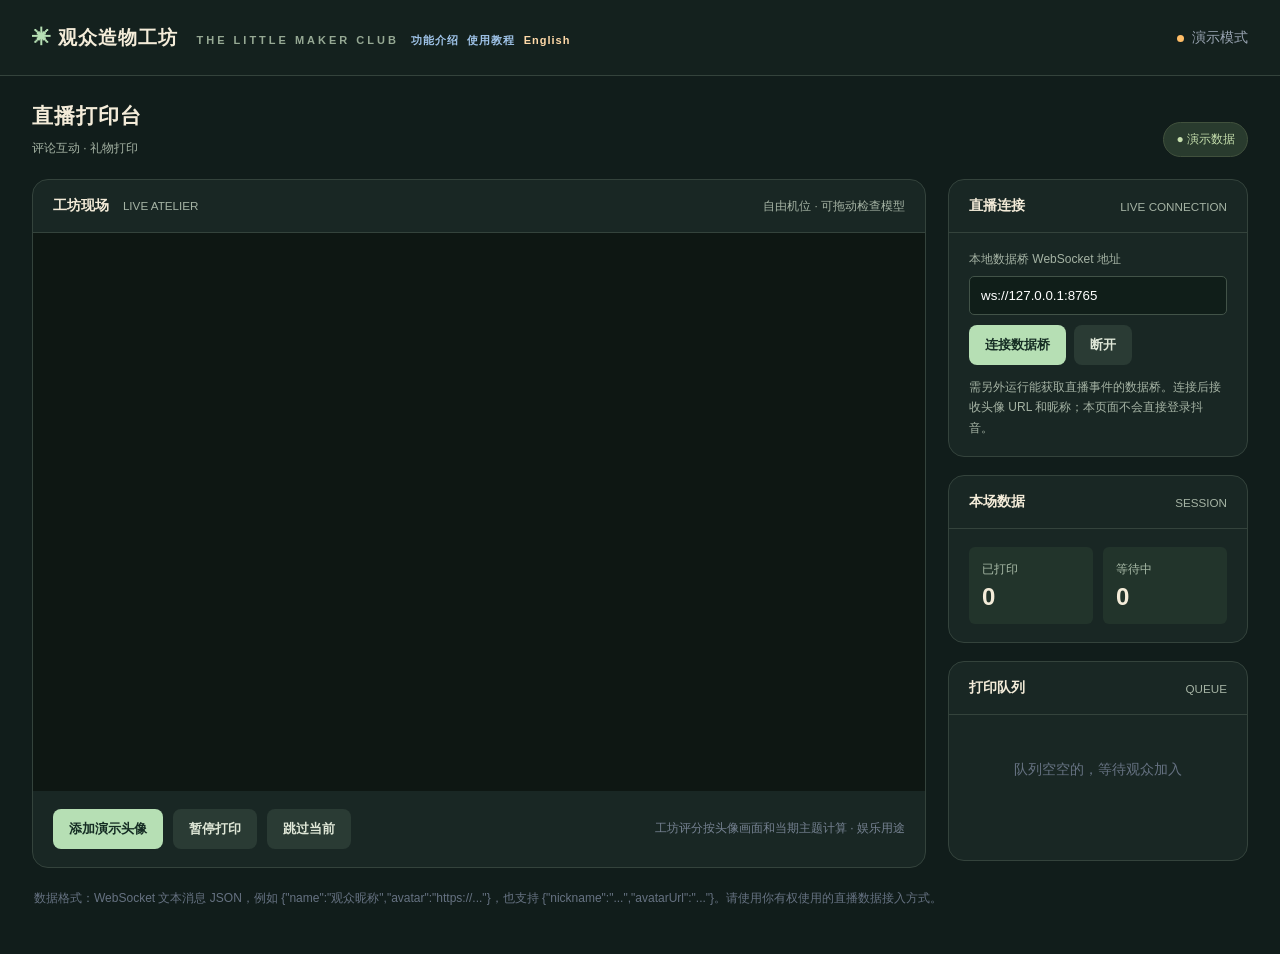
==== index.html @ a40df963 "Award free large portraits at print milestones and count queued interactions" ====
<!doctype html><html lang="zh-CN"><head><meta charset="utf-8"><meta name="viewport" content="width=device-width,initial-scale=1"><title>观众造物工坊 · LITTLE MAKER CLUB</title><style>
.scene-bar{display:flex;gap:7px;align-items:center;flex-wrap:wrap;padding:12px 18px;background:#171c24;border-bottom:1px solid #303642}.scene-bar>span{color:#a9b1bb;font-size:12px;margin-right:8px}.scene-bar button{font-size:12px;padding:8px 11px;background:#272e38;color:#c8cfd8;border:1px solid transparent}.scene-bar button.selected{background:#4a3930;border-color:#c99b70;color:#ffe0be}.scene-bar button:focus-visible{outline:2px solid #e6bd91;outline-offset:2px}

.print-hud{position:absolute;right:20px;bottom:24px;width:215px;padding:14px 16px;background:#071c27da;border:1px solid #74e8ff55;border-radius:8px;color:#adf6ff;box-shadow:0 0 28px #00bbff14;pointer-events:none;font:12px "Microsoft YaHei",sans-serif}.print-hud b{float:right;font:600 13px monospace;color:#efffff}.fx-track{height:3px;background:#ffffff18;margin-top:12px;overflow:hidden}.fx-track i{display:block;width:0;height:100%;background:#67efff;box-shadow:0 0 9px #46e6ff}

.canvas{height:740px!important}.overlay{display:none}.result{bottom:12px;left:18px;transform:none;opacity:.9;scale:.8;transform-origin:bottom left}.live{color:#fff5db!important} .layout{grid-template-columns:minmax(0,1fr) 300px!important} @media(max-width:850px){.layout{grid-template-columns:1fr!important}.canvas{height:650px!important}}

*{box-sizing:border-box}body{margin:0;background:#0b0e14;color:#f4f5f7;font:14px 'Microsoft YaHei',sans-serif}header{height:72px;border-bottom:1px solid #262b35;display:flex;align-items:center;justify-content:space-between;padding:0 32px;background:#11151d}.brand{font-weight:800;font-size:19px;letter-spacing:1px}.brand b{color:#ff654f}.tag{font-size:11px;letter-spacing:2px;color:#7d8796;margin-left:12px}.status{color:#9aa5b3}.dot{display:inline-block;width:7px;height:7px;border-radius:50%;background:#ffbd67;margin-right:8px}main{max-width:1600px;margin:auto;padding:26px 32px}.top{display:flex;justify-content:space-between;align-items:end;margin-bottom:22px}h1{font-size:24px;margin:0 0 6px}p{margin:0;color:#8792a1}.badge{background:#28221d;color:#ffbc79;padding:8px 12px;border-radius:6px;font-size:12px}.layout{display:grid;grid-template-columns:minmax(0,1fr) 320px;gap:18px}.panel{background:#141922;border:1px solid #292f3b;border-radius:10px;overflow:hidden}.stagehead,.panelhead{padding:17px 20px;display:flex;align-items:center;justify-content:space-between;border-bottom:1px solid #292f3b;font-weight:bold}.stagehead small,.panelhead small{color:#788394;font-weight:normal}.canvas{height:510px;position:relative;background:radial-gradient(ellipse at 50% 48%,#303a48,#151b25 65%,#10151e)}canvas{width:100%;height:100%;display:block}.overlay{position:absolute;left:22px;top:20px;color:#a0aab8;font-size:12px;line-height:2}.overlay strong{display:block;color:#fff;font-size:15px}.live{position:absolute;right:20px;top:20px;color:#ff806b;font-size:12px}.result{position:absolute;bottom:22px;left:50%;transform:translateX(-50%);background:#f4f0e9;color:#1b2028;border-radius:8px;padding:10px 22px;display:flex;align-items:center;gap:14px;min-width:220px;box-shadow:0 8px 25px #0008}.result img,.avatar{width:48px;height:48px;border-radius:50%;object-fit:cover;background:#e9a48d}.result strong{font-size:24px}.result span{display:block;font-size:11px;color:#656b73}.controls{padding:18px 20px;display:flex;gap:10px;align-items:center;flex-wrap:wrap}button{border:0;border-radius:6px;padding:11px 16px;cursor:pointer;font-weight:bold;background:#ff6852;color:white}button.secondary{background:#252c37;color:#d5dce5}button:hover{filter:brightness(1.12)}.hint{color:#768292;font-size:12px;margin-left:auto}.side{display:flex;flex-direction:column;gap:18px}.body{padding:18px 20px}.label{color:#98a3b1;font-size:12px;margin-bottom:8px;display:block}input{width:100%;background:#0e131b;border:1px solid #343c49;color:#fff;padding:11px;border-radius:5px;outline:none}input:focus{border-color:#ff6852}.row{display:flex;gap:8px;margin-top:10px}.row button{white-space:nowrap}.note{font-size:12px;line-height:1.7;color:#7f8a99;margin-top:12px}.metrics{display:grid;grid-template-columns:1fr 1fr;gap:10px}.metric{background:#1b222d;padding:13px;border-radius:6px}.metric small{color:#8894a3}.metric strong{display:block;font-size:24px;margin-top:6px}.queue{min-height:145px}.item{display:flex;align-items:center;gap:10px;padding:10px 0;border-bottom:1px solid #272e39}.item img{width:34px;height:34px;border-radius:50%}.item span{flex:1}.item b{color:#ffae80}.empty{color:#667282;text-align:center;padding:28px 0}footer{color:#667282;font-size:12px;padding:20px 2px;line-height:1.7}@media(max-width:850px){.layout{grid-template-columns:1fr}.canvas{height:400px}main{padding:20px 15px}header{padding:0 16px}.tag{display:none}}
body.scene-only header,body.scene-only .top,body.scene-only .side,body.scene-only .controls,body.scene-only .stagehead,body.scene-only footer,body.scene-only .scene-bar{display:none!important}
body.scene-only main{max-width:none;margin:0;padding:0}
body.scene-only .layout{display:block;padding:0;gap:0}
body.scene-only .layout>section.panel{margin:0;border:0;background:transparent;box-shadow:none}
body.scene-only .canvas{width:100vw;height:100vh;border:0;border-radius:0}
body.scene-only{background:#0b0e14}
.ad-strip{display:flex;align-items:center;justify-content:center;gap:10px;flex-wrap:wrap;background:#121a26;border-bottom:1px solid #2a3547;color:#b9c6d6;font-size:13.5px;padding:10px 22px;letter-spacing:.4px}


.ad-strip .wx{background:#0d1420;border:1px solid #3a4658;border-radius:6px;padding:5px 14px;color:#ffbc79;font:600 14px Consolas,'Courier New',monospace;cursor:pointer}.ad-strip .wx:hover{border-color:#ffbc79;color:#ffd9a8}.ad-strip .wx.copied{border-color:#67e8ff;color:#67e8ff}.stagehead{justify-content:flex-start;gap:14px}.stagehead small{margin-left:auto}
</style><meta name="referrer" content="no-referrer"><link rel="stylesheet" href="assets/live-rules.css"><link rel="stylesheet" href="assets/workshop.css?v=20261122-gift-icons"></head><body><div class="ad-strip"><span class="zg">本程序由 志哥AI 免费开源出品</span><span>·</span><span><b>完全免费</b>，不收取任何费用</span><span>·</span><span>想要同款直播程序或定制开发？<b>600～1800 元</b>即可完整定制，加志哥本人微信：</span><button type="button" class="wx" data-wx="EEEyuan99" title="点击复制微信号">EEEyuan99</button><button type="button" class="wx" data-wx="19372388661" title="点击复制微信号">19372388661</button></div><script src="wx-copy.js"></script><header><div class="brand"><b>✳</b> 观众造物工坊 <span class="tag">THE LITTLE MAKER CLUB</span> <a href="./features.html" style="color:#9fc3e8;font-size:11px;text-decoration:none;margin-left:6px">功能介绍</a> <a href="./guide.html" style="color:#9fc3e8;font-size:11px;text-decoration:none;margin-left:2px">使用教程</a> <a href="./index-en.html" hreflang="en" style="color:#ffd9a8;font-size:11px;text-decoration:none;margin-left:2px" title="Switch to English version">English</a></div><div class="status"><i class="dot"></i><span id="status">演示模式</span></div></header><main><div class="top"><div><h1>直播打印台</h1><p>评论互动 · 礼物打印</p></div><div class="badge" id="mode">● 演示数据</div></div><div class="layout"><section class="panel"><div class="stagehead"><span>工坊现场 <small style="margin-left:10px">LIVE ATELIER</small></span><small>自由机位 · 可拖动检查模型</small></div><div class="canvas" id="stage"><div class="overlay"><strong>AVATAR PRINTER 01</strong>正在制作观众的专属头像<br>打印完成后自动切换下一位</div><div class="live">● LIVE PREVIEW</div><div class="result"><img id="currentImg" alt="当前头像"><div><span id="currentName">等待头像进入队列</span><strong id="score">-- <small>分</small></strong></div></div></div><div class="controls"><button id="demo">添加演示头像</button><button class="secondary" id="toggle">暂停打印</button><button class="secondary" id="skip">跳过当前</button><span class="hint">工坊评分按头像画面和当期主题计算 · 娱乐用途</span></div></section><aside class="side"><div class="panel"><div class="panelhead">直播连接 <small>LIVE CONNECTION</small></div><div class="body"><label class="label" for="url">本地数据桥 WebSocket 地址</label><input id="url" value="ws://127.0.0.1:8765" spellcheck="false"><div class="row"><button id="connect">连接数据桥</button><button class="secondary" id="disconnect">断开</button></div><p class="note">需另外运行能获取直播事件的数据桥。连接后接收头像 URL 和昵称；本页面不会直接登录抖音。</p></div></div><div class="panel"><div class="panelhead">本场数据 <small>SESSION</small></div><div class="body metrics"><div class="metric"><small>已打印</small><strong id="count">0</strong></div><div class="metric"><small>等待中</small><strong id="waiting">0</strong></div></div></div><div class="panel"><div class="panelhead">打印队列 <small>QUEUE</small></div><div class="body queue" id="queue"><div class="empty">队列空空的，等待观众加入</div></div></div></aside></div><footer>数据格式：WebSocket 文本消息 JSON，例如 {"name":"观众昵称","avatar":"https://..."}，也支持 {"nickname":"...","avatarUrl":"..."}。请使用你有权使用的直播数据接入方式。</footer></main><script type="importmap">{"imports":{"three":"./assets/three.module.js"}}</script><script type="module">
const SCENE_MODE=/[?&]scene\b/.test(location.search);
if(SCENE_MODE)document.body.classList.add('scene-only');
import {WorkshopSession,workshopRules,eventAmount,countWaitingInteractions,FreePrintDraw} from './workshop-state.mjs?v=free-print';
import {InteractionGate,giftPlan,referenceRules} from './interaction-plan.mjs';
import {decorateGift,GIFT_STYLES,LABEL_LAYOUT} from './gift-product.mjs?v=complete-halo';
import {SCORE_THEMES,scorePortrait} from './workshop-score.mjs?v=high-score-2';
import {createPrinterHeat,paintChampion,updatePortraitLeaders,expirePortraitLeaders} from './workshop-machinery.mjs?v=champion-8';
import {GiftDirector} from './gift-director.mjs?v=frame-right-4';
const interactionGate=new InteractionGate();
import {EventAudit} from './event-audit.mjs';
const eventAudit=new EventAudit();
import {mountWorkshopHUD} from './workshop-hud.mjs?v=free-print';
const workshopSession=new WorkshopSession();
let freePrintDraw=new FreePrintDraw();
import {SceneChannel} from './scene-channel.mjs';
import {SceneOutput,AA_MODES} from './scene-output.mjs';
import {FortuneSlip} from './fortune-slip.mjs?v=portrait-center-exit';
const sceneChan=new SceneChannel();
let viewPC=null,viewStream=null,lastViewSeen=0,pendingViewIce=[];
let directOutput=false;
function closeViewConnection(){viewPC?.close();viewPC=null;viewStream?.getTracks().forEach(t=>t.stop());viewStream=null;pendingViewIce=[];}
setInterval(()=>{if(mirrorConnected&&Date.now()-lastViewSeen>12000){closeViewConnection();mirrorConnected=false;setSceneDetached(false);updateYieldNote()}},3000);
const peerSid=Date.now().toString(36)+Math.random().toString(36).slice(2,7),peerBorn=Date.now(),peers=new Map();
function peerRank(p){return p.born-(p.scene?1e12:0)}
function myRank(){return peerBorn-(SCENE_MODE?1e12:0)}
function iAmLeader(){const now=Date.now();for(const[sid,p]of[...peers]){if(now-p.t>6000){peers.delete(sid);continue}if(peerRank(p)<myRank()||(peerRank(p)===myRank()&&sid<peerSid))return false}return true}
function printAllowed(){return iAmLeader()}
let mirrorConnected=false;
function updateYieldNote(){const el=document.getElementById('yield-note');if(!el)return;let t='';
if(mirrorConnected)t+='📺 画面已移至独立窗口：OBS 直接抓取该窗口';
if(!SCENE_MODE&&peers.size)t+=(t?'；':'')+'🎬 另一打印窗口接管打印中：本窗口只计数，不重复打印';
el.textContent=t}
if(sceneChan){sceneChan.onmessage=ev=>{const m=ev.data||{};
if(directOutput&&m.type?.startsWith('view-'))return;
if(m&&m.type==='who'&&m.sid&&m.sid!==peerSid){peers.set(m.sid,{t:Date.now(),born:m.born,scene:!!m.scene});updateYieldNote()}
else if(m&&m.type==='view-request'&&iAmLeader()){lastViewSeen=Date.now();
  (async()=>{try{
    if(viewPC){try{viewPC.close()}catch(e){}viewPC=null}
    if(!viewStream){viewStream=renderer.domElement.captureStream(0);viewStream.getVideoTracks().forEach(t=>t.contentHint='detail')}
    pendingViewIce=[];viewPC=new RTCPeerConnection();const inputChannel=viewPC.createDataChannel('controls',{ordered:false,maxRetransmits:0});inputChannel.onmessage=e=>{try{const m=JSON.parse(e.data);if(m.type==='view-camera-change')sceneChan.onmessage({data:m})}catch(e){}};
    viewStream.getVideoTracks().forEach(t=>{try{viewPC.addTrack(t,viewStream)}catch(e){}});
    viewPC.onicecandidate=e=>{if(e.candidate)try{sceneChan.postMessage({type:'view-ice',candidate:{candidate:e.candidate.candidate,sdpMid:e.candidate.sdpMid,sdpMLineIndex:e.candidate.sdpMLineIndex}})}catch(e){}};
    for(const sender of viewPC.getSenders()){const params=sender.getParameters();if(!params.encodings?.length)params.encodings=[{}];params.encodings[0].scaleResolutionDownBy=1;params.encodings[0].maxBitrate=80000000;params.encodings[0].maxFramerate=targetFps;params.degradationPreference='maintain-resolution';try{await sender.setParameters(params)}catch(e){}}
    const codecs=RTCRtpSender.getCapabilities?.('video')?.codecs||[];const preferred=codecs.filter(c=>c.mimeType.toLowerCase()==='video/h264');if(preferred.length)for(const transceiver of viewPC.getTransceivers())transceiver.setCodecPreferences([...preferred,...codecs.filter(c=>!preferred.includes(c))]);
    const offer=await viewPC.createOffer();await viewPC.setLocalDescription(offer);
    mirrorConnected=true;lastViewSeen=Date.now();updateYieldNote();
    try{sceneChan.postMessage({type:'view-offer',sdp:{type:offer.type,sdp:offer.sdp}})}catch(e){}
  }catch(e){console.warn('[view]',e)}})();
}
else if(m&&m.type==='view-stats'){const el=document.getElementById('output-fps');if(el)el.textContent='目标 '+targetFps+' FPS · 实际解码：'+m.fps+' FPS · '+m.width+'×'+m.height}
else if(m&&m.type==='view-camera-request'){sceneChan.postMessage({type:'view-camera',p:camera.position.toArray(),t:controls.target.toArray(),fov:camera.fov})}
else if(m&&m.type==='view-camera-change'&&Array.isArray(m.p)&&Array.isArray(m.t)&&m.p.length===3&&m.t.length===3&&[...m.p,...m.t].every(Number.isFinite)){const damping=controls.enableDamping;controls.enableDamping=false;controls.update();camera.position.fromArray(m.p);controls.target.fromArray(m.t);controls.update();controls.enableDamping=damping;clearTimeout(cameraSaveTimer);cameraSaveTimer=setTimeout(()=>{try{localStorage.setItem('printer-view-last',JSON.stringify({p:camera.position.toArray(),t:controls.target.toArray()}))}catch(e){}},300)}
else if(m&&m.type==='view-answer'&&viewPC&&m.sdp){lastViewSeen=Date.now();viewPC.setRemoteDescription(m.sdp).then(async()=>{for(const c of pendingViewIce.splice(0))await viewPC.addIceCandidate(c)}).catch(()=>{})}
else if(m&&m.type==='view-ice'&&viewPC&&m.candidate){lastViewSeen=Date.now();viewPC.remoteDescription?viewPC.addIceCandidate(m.candidate).catch(()=>{}):pendingViewIce.push(m.candidate)}
else if(m&&(m.type==='view-ping'||m.type==='view-ready')){lastViewSeen=Date.now();setSceneDetached(true);if(!mirrorConnected){mirrorConnected=true;updateYieldNote()}}
else if(m&&m.type==='view-bye'){closeViewConnection();mirrorConnected=false;setSceneDetached(false);updateYieldNote()}};setInterval(()=>{try{sceneChan.postMessage({type:'who',sid:peerSid,born:peerBorn,scene:SCENE_MODE})}catch(e){}},2000);setInterval(updateYieldNote,2500)}
import {addRulesDownload} from './download-rules.mjs';
import {nextRenderScale} from './render-budget.mjs';
import {PRINT_DEFAULTS,printOptions,renderPrintSettings} from './print-settings.mjs?v=completion-speech';
import {GiftSpeech} from './gift-speech.mjs?v=chinese-female-2';
import {FEMALE_VOICES,isFemaleChineseVoice} from './neural-voices.mjs';
import {PrinterAudio} from './printer-audio.mjs?v=recorded-only-4';
import {DemoRules,RULES} from './demo-rules.mjs';
import * as THREE from './assets/three.module.js';
import {OrbitControls} from './assets/OrbitControls.js';
import {Reflector} from './assets/Reflector.js';
import {batchStaticSiblings} from './scene-batching.mjs';
import {createControlBridge} from './control-bridge.mjs?v=delta-4';
const $=id=>document.getElementById(id),stage=$('stage'),scene=new THREE.Scene();
const machineAudio=new PrinterAudio();
scene.background=new THREE.Color('#d8c8b3');scene.fog=null;
const camera=new THREE.PerspectiveCamera(36,1,.1,500);camera.position.set(5.8,8.2,18.6);const renderer=new THREE.WebGLRenderer({antialias:false,powerPreference:'high-performance'});renderer.setPixelRatio(1);renderer.shadowMap.enabled=true;renderer.shadowMap.type=THREE.PCFSoftShadowMap;renderer.localClippingEnabled=true;renderer.outputColorSpace=THREE.SRGBColorSpace;renderer.toneMapping=THREE.ACESFilmicToneMapping;renderer.toneMappingExposure=1.05;stage.prepend(renderer.domElement);
renderer.shadowMap.autoUpdate=false;const sceneOutput=new SceneOutput(renderer);
const fortuneSlip=new FortuneSlip(sceneOutput.scene);
const controls=new OrbitControls(camera,renderer.domElement);controls.target.set(3.4,2.2,1.15);controls.enableDamping=true;controls.maxPolarAngle=Math.PI/2-.05;controls.minDistance=3;controls.maxDistance=180;
scene.add(new THREE.HemisphereLight(0xffe9cf,0x4b4040,.65));const key=new THREE.DirectionalLight(0xffe9d0,2.6);key.position.set(-5,11,7);key.castShadow=true;key.shadow.mapSize.set(1024,1024);Object.assign(key.shadow.camera,{left:-10,right:10,top:10,bottom:-10});key.shadow.bias=-.00008;key.shadow.normalBias=.018;scene.add(key);const fill=new THREE.DirectionalLight(0xd9e6ff,.8);fill.position.set(6,4,2);scene.add(fill);
const material=(color,metalness=0,roughness=.5)=>new THREE.MeshStandardMaterial({color,metalness,roughness});const black=new THREE.MeshPhysicalMaterial({color:'#424951',metalness:.92,roughness:.24,clearcoat:.45,clearcoatRoughness:.16,envMapIntensity:1.6}),rubber=material('#242623',0,.9),blue=new THREE.MeshPhysicalMaterial({color:'#365b49',metalness:.88,roughness:.2,clearcoat:.7,clearcoatRoughness:.12,envMapIntensity:1.7}),silver=material('#d9e0e4',1,.12),white=material('#f2efe1',.05,.43),brass=material('#ae8c4b',.7,.3);
function mesh(geo,mat,parent=scene){let m=new THREE.Mesh(geo,mat);m.castShadow=m.receiveShadow=true;parent.add(m);return m}
function box(w,h,d,x,y,z,mat,parent=scene){let m=mesh(new THREE.BoxGeometry(w,h,d),mat,parent);m.position.set(x,y,z);return m}
function cyl(r,len,x,y,z,mat,axis='y',parent=scene){let m=mesh(new THREE.CylinderGeometry(r,r,len,80),mat,parent);m.position.set(x,y,z);if(axis==='x')m.rotation.z=Math.PI/2;if(axis==='z')m.rotation.x=Math.PI/2;return m}
function torus(r,t,x,y,z,mat,parent=scene){let m=mesh(new THREE.TorusGeometry(r,t,24,128),mat,parent);m.position.set(x,y,z);return m}
function tube(points,r,mat,parent=scene){return mesh(new THREE.TubeGeometry(new THREE.CatmullRomCurve3(points.map(p=>new THREE.Vector3(...p))),48,r,8,false),mat,parent)}
function texture(w,h,draw){let c=document.createElement('canvas');c.width=w;c.height=h;draw(c.getContext('2d'),w,h);let t=new THREE.CanvasTexture(c);t.colorSpace=THREE.SRGBColorSpace;return t}
const wood=texture(1024,1024,(c,w,h)=>{c.fillStyle='#785039';c.fillRect(0,0,w,h);let seed=31;function rand(){seed=(seed*1664525+1013904223)>>>0;return seed/4294967296}for(let i=0;i<2600;i++){let y=rand()*h;c.strokeStyle=`rgba(${rand()>.5?'30,13,4':'229,163,101'},${rand()*.13})`;c.lineWidth=rand()*3;c.beginPath();c.moveTo(0,y);for(let x=0;x<=w;x+=32)c.lineTo(x,y+Math.sin(x/150+i)*rand()*12);c.stroke()}});wood.wrapS=wood.wrapT=THREE.RepeatWrapping;wood.repeat.set(3,3);
const desk=box(38,.3,32,0,-.35,0,new THREE.MeshPhysicalMaterial({map:wood,bumpMap:wood,bumpScale:.005,roughness:.19,metalness:0,clearcoat:1,clearcoatRoughness:.1,envMapIntensity:1.35}));const wall=box(40,20,.3,0,9,-6,material('#d8cbb8',0,.95));
// Home maker corner: warm daylight, shelving and everyday desk objects.
const oak=new THREE.MeshStandardMaterial({map:wood,roughness:.68});const cream=material('#e8dcc6',0,.84),sage=material('#819378',0,.85),terra=material('#b5785c',0,.8);
// Wall trim and a broad, softly lit window behind the machine.
box(38,.18,.15,0,.1,-5.76,cream);box(5.1,5.5,.16,-6.2,5.3,-5.72,cream);
let daylightTex=texture(256,512,(c,w,h)=>{let g=c.createLinearGradient(0,0,0,h);g.addColorStop(0,'#bad0d7');g.addColorStop(.65,'#e4e7d7');g.addColorStop(1,'#b2bea0');c.fillStyle=g;c.fillRect(0,0,w,h);c.fillStyle='#879c8155';for(let i=0;i<9;i++){c.beginPath();c.arc(i*35,h-30-(i%3)*24,45,0,Math.PI*2);c.fill()}});
let windowPane=mesh(new THREE.PlaneGeometry(4.7,5.1),new THREE.MeshBasicMaterial({map:daylightTex}));windowPane.position.set(-6.2,5.3,-5.62);box(.1,5.2,.12,-6.2,5.3,-5.51,cream);box(4.8,.1,.12,-6.2,5.25,-5.51,cream);box(5.5,.16,.65,-6.2,2.53,-5.35,oak);
const curtainMat=material('#d4bfa1',0,1);for(let side of [-1,1])for(let i=0;i<7;i++){let fold=cyl(.11,5.8,-6.2+side*2.6+i*.085,5.3,-5.25,curtainMat);fold.scale.z=.6}cyl(.055,6.3,-6.1,8.3,-5.25,brass,'x');
// Warm wooden shelves with spare filament and books.
for(let y of [3.5,6.5]){box(5.2,.16,.95,5.9,y,-5.15,oak);for(let x of [3.8,8]){box(.08,.55,.06,x,y-.3,-5.6,black);box(.08,.06,.65,x,y-.08,-5.3,black)}}
for(let i=0;i<5;i++){let x=4.05+i*.29;box(.23,.8+(i%3)*.15,.6,x,7.05,-5.18,material(['#879c88','#d7b89c','#a98b7c','#bcc3bc','#b39c78'][i]));box(.19,.025,.015,x,6.9,-4.87,cream)}
for(let i=0;i<3;i++){let x=5+i*.9;cyl(.38,.24,x,3.98,-5.05,black,'z');cyl(.29,.27,x,3.98,-5.05,material(['#dbc5a4','#9da99a','#c38767'][i]),'z');cyl(.09,.29,x,3.98,-5.05,cream,'z')}
function plant(x,y,z,scale=1){const g=new THREE.Group();scene.add(g);g.position.set(x,y,z);g.scale.setScalar(scale);let pot=mesh(new THREE.CylinderGeometry(.34,.25,.53,40),terra,g);pot.position.y=.265;cyl(.3,.025,0,.53,0,material('#433a2b'),'y',g);for(let i=0;i<8;i++){let a=i*2.4,h=.8+(i%3)*.18;let stem=tube([[0,.5,0],[Math.cos(a)*.12,h,Math.sin(a)*.12],[Math.cos(a)*.34,h+.12,Math.sin(a)*.34]],.016,sage,g);let leaf=mesh(new THREE.SphereGeometry(1,24,12),sage,g);leaf.scale.set(.13,.3,.045);leaf.position.set(Math.cos(a)*.34,h+.15,Math.sin(a)*.34);leaf.rotation.set(.35,a,-.5*Math.cos(a))}}
plant(7.5,6.6,-5.2,.85);plant(-5.7,-.18,-2,1.35);
// Reading lamp, ceramic mug, notebook and a small supply box on the desk.
cyl(.48,.09,5.6,-.12,-1.6,black);cyl(.045,2.08,5.6,.94,-1.6,brass);let shade=mesh(new THREE.ConeGeometry(.65,.75,48,1,true),new THREE.MeshStandardMaterial({color:'#e5cda8',roughness:.9,side:THREE.DoubleSide}));shade.position.set(5.6,2.13,-1.6);let lamp=new THREE.PointLight(0xffc282,6,8,1.7);lamp.position.set(5.6,1.86,-1.6);scene.add(lamp);const nightSpot=new THREE.SpotLight(0xffc47b,34,13,.88,.72,1.35);nightSpot.position.set(5.6,1.93,-1.6);nightSpot.target.position.set(4.7,.62,.45);scene.add(nightSpot,nightSpot.target);const nightBounce=new THREE.PointLight(0xffbf76,5.5,9,1.8);nightBounce.position.set(3.25,1.45,.55);scene.add(nightBounce);const lampGlowTex=texture(128,128,(c,w,h)=>{let g=c.createRadialGradient(w/2,h/2,1,w/2,h/2,w*.49);g.addColorStop(0,'rgba(255,235,188,.85)');g.addColorStop(.2,'rgba(255,196,112,.42)');g.addColorStop(1,'rgba(255,163,76,0)');c.fillStyle=g;c.fillRect(0,0,w,h)});const lampGlow=new THREE.Sprite(new THREE.SpriteMaterial({map:lampGlowTex,color:0xffd18a,transparent:true,opacity:.6,blending:THREE.AdditiveBlending,depthWrite:false,toneMapped:false}));lampGlow.position.set(5.6,1.93,-1.6);lampGlow.scale.set(2.8,2.8,1);lampGlow.visible=false;scene.add(lampGlow);cyl(.19,.06,5.6,1.78,-1.6,new THREE.MeshBasicMaterial({color:0xffedc3}));
cyl(.27,.55,5.4,.1,.7,cream);cyl(.23,.01,5.4,.38,.7,material('#684735'));let handle=torus(.17,.045,5.72,.13,.7,cream);box(1.2,.09,.85,6.4,-.08,.8,sage);box(1.13,.05,.8,6.4,-.025,.8,cream);box(1.2,.025,.85,6.4,.015,.8,sage);let pen=cyl(.025,.9,6.3,.07,.7,brass,'x');pen.rotation.y=.25;// Linen-wrapped rigid storage box: generated fabric albedo and derived PBR microdetail.
const storage=new THREE.Group();storage.position.set(-5.9,-.175,1.2);scene.add(storage);
function roundedStorageBox(w,h,d,r,mat,x,y,z){const geo=new THREE.BoxGeometry(w,h,d,10,8,10),a=geo.attributes.position;const inner=new THREE.Vector3(w/2-r,h/2-r,d/2-r);for(let i=0;i<a.count;i++){let p=new THREE.Vector3().fromBufferAttribute(a,i),q=p.clone().clamp(inner.clone().negate(),inner);const offset=p.clone().sub(q).normalize().multiplyScalar(r);p.copy(q).add(offset);a.setXYZ(i,p.x,p.y,p.z)}geo.computeVertexNormals();let m=mesh(geo,mat,storage);m.position.set(x,y,z);return m}
const storageCloth=new THREE.MeshPhysicalMaterial({color:0xc6b99e,metalness:0,roughness:.9,sheen:.45,sheenColor:0xe4d9c2,sheenRoughness:.85});const lidCloth=storageCloth.clone();lidCloth.color.set(0xe8dfce);const pipingMat=material('#b8a98c',0,.92);
roundedStorageBox(1.4,.65,1.1,.025,storageCloth,0,.325,0);roundedStorageBox(1.45,.045,1.15,.018,material('#625848',0,1),0,.663,0);roundedStorageBox(1.49,.095,1.19,.025,lidCloth,0,.715,0);
// Turned fabric piping and small stitched thread segments around the lid edge.
for(let z of [-.588,.588]){cyl(.008,1.42,0,.7,z,pipingMat,'x',storage);for(let x=-.68;x<.7;x+=.047)box(.022,.003,.003,x,.735,z,pipingMat,storage)}for(let x of [-.738,.738]){cyl(.008,1.12,x,.7,0,pipingMat,'z',storage);for(let z=-.53;z<.55;z+=.047)box(.003,.003,.022,x,.735,z,pipingMat,storage)}
new THREE.TextureLoader().load('./assets/generated/linen.png',albedo=>{albedo.colorSpace=THREE.SRGBColorSpace;albedo.wrapS=albedo.wrapT=THREE.RepeatWrapping;albedo.repeat.set(1.8,1.2);albedo.anisotropy=renderer.capabilities.getMaxAnisotropy();
const canvas=document.createElement('canvas');canvas.width=canvas.height=512;const c=canvas.getContext('2d',{willReadFrequently:true});c.drawImage(albedo.image,0,0,512,512);const src=c.getImageData(0,0,512,512),height=new Float32Array(512*512);for(let i=0;i<height.length;i++)height[i]=(src.data[i*4]*.2126+src.data[i*4+1]*.7152+src.data[i*4+2]*.0722)/255;
function dataMap(normal){const data=new Uint8Array(512*512*4);for(let y=0;y<512;y++)for(let x=0;x<512;x++){const i=y*512+x;let rgb;if(normal){let dx=(height[y*512+(x+1)%512]-height[y*512+(x+511)%512])*1.6,dy=(height[((y+1)%512)*512+x]-height[((y+511)%512)*512+x])*1.6;let n=new THREE.Vector3(-dx,-dy,1).normalize();rgb=[(n.x*.5+.5)*255,(n.y*.5+.5)*255,(n.z*.5+.5)*255]}else{let r=210+height[i]*35;rgb=[r,r,r]}data.set([...rgb,255],i*4)}const t=new THREE.DataTexture(data,512,512);t.wrapS=t.wrapT=THREE.RepeatWrapping;t.repeat.copy(albedo.repeat);t.magFilter=THREE.LinearFilter;t.minFilter=THREE.LinearMipmapLinearFilter;t.generateMipmaps=true;t.anisotropy=albedo.anisotropy;t.needsUpdate=true;return t}
const normal=dataMap(true),roughness=dataMap(false);for(const mat of [storageCloth,lidCloth]){mat.map=albedo;mat.normalMap=normal;mat.normalScale.set(.65,.65);mat.roughnessMap=roughness;mat.needsUpdate=true}
});
// A small framed print adds a lived-in background without crowding the printer.
box(1.65,1.95,.12,1.1,4.8,-5.73,oak);let art=texture(256,320,(c,w,h)=>{c.fillStyle='#eee2cb';c.fillRect(0,0,w,h);c.fillStyle='#c8956a';c.beginPath();c.arc(155,105,49,0,Math.PI*2);c.fill();c.fillStyle='#8d9a80';c.beginPath();c.moveTo(0,320);c.lineTo(0,245);c.quadraticCurveTo(100,100,256,230);c.lineTo(256,320);c.fill()});let picture=mesh(new THREE.PlaneGeometry(1.45,1.75),new THREE.MeshStandardMaterial({map:art,roughness:1}));picture.position.set(1.1,4.8,-5.66);
// Black aluminium gantry, grooves, screws, leadscrews and feet.
box(6.6,.4,4.25,0,.28,-.1,black);const glassBedMaterial=new THREE.MeshPhysicalMaterial({color:0x171e20,metalness:.15,roughness:.19,clearcoat:1,clearcoatRoughness:.12});box(6.05,.12,3.8,0,.55,-.1,glassBedMaterial);
// Actual planar reflection with restrained, angle-dependent glass reflectance.
const bedShader={...Reflector.ReflectorShader,uniforms:THREE.UniformsUtils.clone(Reflector.ReflectorShader.uniforms)};
bedShader.vertexShader=bedShader.vertexShader.replace('varying vec4 vUv;', 'varying vec4 vUv; varying float vFacing;').replace('vUv = textureMatrix', 'vFacing = abs(dot(normalize(normalMatrix * normal), normalize(-(modelViewMatrix * vec4(position,1.0)).xyz))); vUv = textureMatrix');
bedShader.fragmentShader=bedShader.fragmentShader.replace('varying vec4 vUv;', 'varying vec4 vUv; varying float vFacing;').replace('gl_FragColor = vec4( blendOverlay( base.rgb, color ), 1.0 );','float reflectance = 0.28 + 0.4 * pow(1.0 - clamp(vFacing,0.0,1.0),3.0); gl_FragColor = vec4(base.rgb * vec3(0.92,0.97,1.0), reflectance);');
const bedReflection=new Reflector(new THREE.PlaneGeometry(5.82,3.52),{textureWidth:384,textureHeight:256,clipBias:.003,shader:bedShader,multisample:0});bedReflection.rotation.x=-Math.PI/2;bedReflection.position.set(0,.613,-.1);bedReflection.material.transparent=true;bedReflection.material.depthWrite=false;bedReflection.renderOrder=1;scene.add(bedReflection);
// Clear-coated wood: softly filtered live reflections layered over grain and shadows.
const deskShader={...bedShader,uniforms:THREE.UniformsUtils.clone(bedShader.uniforms)};
deskShader.fragmentShader=bedShader.fragmentShader.replace('vec4 base = texture2DProj( tDiffuse, vUv );',`vec2 uv=vUv.xy/vUv.w;vec2 blur=vec2(.0011,.0015);vec4 base=texture2D(tDiffuse,uv)*.4; base+=texture2D(tDiffuse,uv+vec2(blur.x,0.0))*.15; base+=texture2D(tDiffuse,uv-vec2(blur.x,0.0))*.15; base+=texture2D(tDiffuse,uv+vec2(0.0,blur.y))*.15; base+=texture2D(tDiffuse,uv-vec2(0.0,blur.y))*.15;`).replace('0.28 + 0.4 * pow','0.23 + 0.32 * pow').replace('vec3(0.92,0.97,1.0)','vec3(1.0,0.96,0.90)');
const deskReflection=new Reflector(new THREE.PlaneGeometry(37.9,31.9),{textureWidth:384,textureHeight:256,clipBias:.002,shader:deskShader,multisample:0});deskReflection.rotation.x=-Math.PI/2;deskReflection.position.set(0,-.197,0);deskReflection.material.transparent=true;deskReflection.material.depthWrite=false;deskReflection.renderOrder=0;scene.add(deskReflection);
// Exclude other mirrors from offscreen passes to avoid recursive reflection renders.
let lastReflectionPass=-Infinity,shadowThisFrame=false;
for(const [surface,other] of [[deskReflection,bedReflection],[bedReflection,deskReflection]]){const renderReflection=surface.onBeforeRender;let lastReflectionAt=-Infinity;surface.onBeforeRender=function(...args){const now=performance.now();if(shadowThisFrame||now-lastReflectionAt<500||now-lastReflectionPass<70)return;lastReflectionAt=lastReflectionPass=now;const visible=other.visible;other.visible=false;try{return renderReflection.apply(this,args)}finally{other.visible=visible}}}

for(let x of [-3.05,3.05]){box(.32,5.8,.38,x,3.4,-1.45,black);box(.045,5.5,.018,x,3.45,-1.248,rubber);cyl(.05,5.3,x-.13,3.3,-1.13,silver);box(.68,.24,.85,x,.63,-1.4,blue);for(let y of [.7,5.9])cyl(.07,.04,x,y,-1.2,silver,'z')}
box(6.5,.34,.4,0,6.25,-1.45,black);for(let x of [-3,3])for(let z of [-1.55,1.45])cyl(.18,.22,x,.05,z,rubber);
const gantry=new THREE.Group();scene.add(gantry);gantry.position.y=2.6;box(6,.18,.28,0,0,-1.28,silver,gantry);box(5.9,.07,.03,0,-.11,-1.09,rubber,gantry);for(let i=0;i<28;i++)box(.035,.04,.02,-2.85+i*.21,-.11,-1.066,black,gantry);for(let x of [-3.05,3.05]){box(.48,.58,.46,x,0,-1.4,blue,gantry);for(let dx of [-.14,.14])for(let dy of [-.18,.18])cyl(.035,.025,x+dx,dy,-1.155,silver,'z',gantry)}
const head=new THREE.Group();gantry.add(head);head.position.z=-.83;box(.83,.8,.65,0,0,0,blue,head);box(.64,.42,.52,0,.59,-.05,black,head);box(.58,.56,.035,0,-.02,.34,black,head);torus(.25,.032,0,-.02,.38,silver,head);cyl(.21,.035,0,-.02,.37,rubber,'z',head);const fan=new THREE.Group();head.add(fan);fan.position.set(0,-.02,.4);for(let i=0;i<7;i++){let blade=box(.085,.24,.018,0,.11,0,black,fan);blade.rotation.z=i*Math.PI*2/7;blade.position.set(Math.sin(-blade.rotation.z)*.11,Math.cos(blade.rotation.z)*.11,0)}cyl(.06,.05,0,-.02,.43,silver,'z',head);cyl(.1,.18,0,-.48,.04,brass,'y',head);let tip=mesh(new THREE.ConeGeometry(.09,.14,20),brass,head);tip.rotation.z=Math.PI;tip.position.set(0,-.64,.04);
const wires=[];const spoolColors=['#1383ba','#e1bd34','#d13138','#4e938c'];for(let i=0;i<4;i++){let x=-3.7-i*.24;cyl(.6,.14,x,4.02,-1.2,black,'x');cyl(.48,.17,x,4.02,-1.2,material(spoolColors[i],.1,.5),'x');cyl(.15,.2,x,4.02,-1.2,silver,'x');wires.push(tube([[x,4.5,-1.2],[-3.5,6.5,-1.3],[-1,6.4,-1.4],[0,3.3,-.9]],.025,material(spoolColors[i])))}let cable=tube([[-2.8,6.3,-1.5],[-.4,5.8,-1.5],[0,3.3,-1]],.075,black);
// Mechanical fittings are children of the moving head; hoses terminate in their sockets.
const filamentPorts=[];for(let i=0;i<4;i++){let port=new THREE.Object3D();port.position.set(-.21+i*.14,.91,-.06);head.add(port);filamentPorts.push(port);cyl(.052,.1,port.position.x,.85,port.position.z,silver,'y',head);cyl(.037,.035,port.position.x,.905,port.position.z,black,'y',head)}
const harnessPort=new THREE.Object3D();harnessPort.position.set(.29,.72,-.23);head.add(harnessPort);cyl(.09,.21,.29,.64,-.23,rubber,'y',head);for(let y=.57;y<.75;y+=.035)torus(.09,.009,.29,y,-.23,rubber,head).rotation.x=Math.PI/2;
const hosePose=new THREE.Vector3(Infinity,Infinity,Infinity);
const hoseEnds=filamentPorts.map(()=>new THREE.Vector3());
const harnessEnd=new THREE.Vector3();
function updateHoses(){
if(Math.abs(hosePose.x-head.position.x)<.0001&&Math.abs(hosePose.y-gantry.position.y)<.0001&&Math.abs(hosePose.z-head.position.z)<.0001)return;
hosePose.set(head.position.x,gantry.position.y,head.position.z);
head.updateWorldMatrix(true,false);
const ends=hoseEnds;
for(let i=0;i<filamentPorts.length;i++)ends[i].copy(filamentPorts[i].position).applyMatrix4(head.matrixWorld);
const end=harnessEnd.copy(harnessPort.position).applyMatrix4(head.matrixWorld);
for(let i=0;i<wires.length;i++){const target=ends[i];const curve=new THREE.CatmullRomCurve3([new THREE.Vector3(-3.7-i*.24,4.5,-1.2),new THREE.Vector3(-3.5,6.55+i*.04,-1.3),new THREE.Vector3(-1,Math.max(6.4,target.y+.7),-1.4),target.clone().add(new THREE.Vector3(0,.38,0)),target]);updateHoseGeometry(wires[i],curve,56,.025,10)}
updateHoseGeometry(cable,new THREE.CatmullRomCurve3([new THREE.Vector3(-2.8,6.3,-1.5),new THREE.Vector3(-.4,Math.max(5.8,end.y+.8),-1.5),end.clone().add(new THREE.Vector3(0,.35,0)),end]),48,.065,12)}
// Preserve the tube topology, UVs and GPU buffers as the print head moves.
function updateHoseGeometry(object,curve,segments,radius,sides){
 let geo=object.geometry;
 if(!geo.userData.dynamicHose){geo.dispose();geo=new THREE.TubeGeometry(curve,segments,radius,sides,false);geo.userData.dynamicHose=true;geo.attributes.position.setUsage(THREE.DynamicDrawUsage);geo.attributes.normal.setUsage(THREE.DynamicDrawUsage);object.geometry=geo;return}
 geo.parameters.path=curve;
 const frames=curve.computeFrenetFrames(segments,false),point=new THREE.Vector3(),pos=geo.attributes.position,normal=geo.attributes.normal;
 for(let i=0;i<=segments;i++){curve.getPointAt(i/segments,point);const n=frames.normals[i],b=frames.binormals[i];for(let j=0;j<=sides;j++){const angle=j/sides*Math.PI*2,sin=Math.sin(angle),cos=-Math.cos(angle),x=cos*n.x+sin*b.x,y=cos*n.y+sin*b.y,z=cos*n.z+sin*b.z,k=i*(sides+1)+j;normal.setXYZ(k,x,y,z);pos.setXYZ(k,point.x+radius*x,point.y+radius*y,point.z+radius*z)}}
 pos.needsUpdate=normal.needsUpdate=true;geo.computeBoundingSphere();
}
// Chamfered machined face plate and polished edge inlays catch the studio sunlight.
function chamferPanel(w,h,d,r,mat,parent,x,y,z){let shape=new THREE.Shape();shape.moveTo(-w/2+r,-h/2);shape.lineTo(w/2-r,-h/2);shape.lineTo(w/2,-h/2+r);shape.lineTo(w/2,h/2-r);shape.lineTo(w/2-r,h/2);shape.lineTo(-w/2+r,h/2);shape.lineTo(-w/2,h/2-r);shape.lineTo(-w/2,-h/2+r);shape.closePath();let m=mesh(new THREE.ExtrudeGeometry(shape,{depth:d,bevelEnabled:true,bevelThickness:.012,bevelSize:.012,bevelSegments:2,steps:1}),mat,parent);m.position.set(x,y,z);return m}
chamferPanel(.77,.75,.035,.065,blue,head,0,0,.325);torus(.273,.025,0,-.02,.405,silver,head);for(let x of [-.34,.34])box(.018,.48,.02,x,0,.38,silver,head);for(let x of [-3.05,3.05]){box(.022,5.45,.025,x-.14,3.4,-1.225,silver);box(.022,5.45,.025,x+.14,3.4,-1.225,silver)}box(6.15,.028,.035,0,6.38,-1.23,silver);
// Detailed conveyor: twin extrusion rails, bearing blocks, drums and geared motor.
const beltMaterial=material('#262923',0,.88);const beltTexture=texture(512,512,(c,w,h)=>{c.fillStyle='#777';c.fillRect(0,0,w,h);for(let i=0;i<512;i+=4){c.fillStyle=i%8?'#666':'#888';c.fillRect(0,i,w,1)}for(let i=0;i<512;i+=8){c.fillStyle='#777';c.fillRect(i,0,1,h)}});beltTexture.colorSpace=THREE.NoColorSpace;beltTexture.wrapS=beltTexture.wrapT=THREE.RepeatWrapping;beltTexture.repeat.set(8,2);beltMaterial.bumpMap=beltTexture;beltMaterial.bumpScale=.006;
const beltStart=-4.3,beltEnd=12,beltLength=beltEnd-beltStart,beltCenter=(beltEnd+beltStart)/2,beltSpeed=.21;box(beltLength+.2,.25,2.1,beltCenter,.3,3.2,black);box(beltLength,.07,1.85,beltCenter,.46,3.2,beltMaterial);
const rollerGroup=new THREE.Group();scene.add(rollerGroup);const rollers=[];
for(let x of [beltStart+.13,beltEnd-.13]){let drum=new THREE.Group();drum.position.set(x,.32,3.2);rollerGroup.add(drum);cyl(.18,1.88,0,0,0,silver,'z',drum);for(let z of [-.9,.9])cyl(.185,.055,0,0,z,black,'z',drum);box(.025,.025,1.7,0,.18,0,rubber,drum);rollers.push(drum);for(let z of [2.17,4.23]){box(.42,.37,.14,x,.32,z,blue);cyl(.12,.17,x,.32,z,silver,'z');cyl(.06,.2,x,.32,z,black,'z');for(let dx of [-.14,.14])for(let dy of [-.12,.12])bolt(x+dx,.32+dy,z+.1)}}
for(let z of [2.16,4.24]){box(beltLength,.24,.12,beltCenter,.3,z,silver);for(let y of [.24,.35])box(beltLength-.25,.028,.015,beltCenter,y,z+.07,black);for(let x=-3.7;x<=beltEnd-.5;x+=.75)bolt(x,.42,z+.08);box(beltLength-.5,.04,.055,beltCenter,.53,z,silver)}
for(let x of [-3.55,3.55,10.9])for(let z of [2.4,4]){box(.16,.4,.16,x,.03,z,black);cyl(.045,.17,x,-.18,z,silver);cyl(.17,.055,x,-.23,z,rubber)}
box(.56,.55,.66,-4.15,.18,4.69,blue);for(let y=-.02;y<.43;y+=.065)box(.63,.025,.58,-4.15,y,4.7,blue);cyl(.19,.21,-4.15,.2,5.1,black,'z');for(let dx of [-.19,.19])for(let dy of [-.18,.18])bolt(-4.15+dx,.2+dy,5.025);tube([[-4.2,.15,4.8],[-4.6,-.1,4.8],[-4.8,-.13,3.6]],.032,black);
const updatePrinterHeat=createPrinterHeat(THREE,scene,head);
const beltLines=[];for(let i=0;i<84;i++)beltLines.push(box(.012,.006,1.82,beltStart+i*beltLength/84,.5,3.2,material('#373b34')));
// All belt strips have identical geometry and material; render them in one call.
const beltLineInstances=new THREE.InstancedMesh(beltLines[0].geometry,beltLines[0].material,beltLines.length);
beltLineInstances.castShadow=beltLineInstances.receiveShadow=true;beltLineInstances.instanceMatrix.setUsage(THREE.DynamicDrawUsage);beltLineInstances.frustumCulled=false;scene.add(beltLineInstances);
for(let i=0;i<beltLines.length;i++){const b=beltLines[i];b.updateMatrix();beltLineInstances.setMatrixAt(i,b.matrix);scene.remove(b);if(i){b.geometry.dispose();b.material.dispose()}}
function updateBeltLines(){for(let i=0;i<beltLines.length;i++){const b=beltLines[i];b.position.x=beltStart+(i*beltLength/84+beltOffset)%beltLength;b.updateMatrix();beltLineInstances.setMatrixAt(i,b.matrix)}beltLineInstances.instanceMatrix.needsUpdate=true}
// Articulated arm with joint housings, forked links, harness and parallel gripper.
box(.9,.09,.85,-3.7,.51,2.4,black);for(let x of [-4.02,-3.38])for(let z of [2.1,2.7]){cyl(.045,.035,x,.57,z,silver)}cyl(.36,.17,-3.7,.64,2.4,silver);cyl(.3,.24,-3.7,.83,2.4,blue);
const arm=new THREE.Group();arm.position.set(-3.7,.95,2.4);scene.add(arm);
function joint(parent,r){cyl(r,.46,0,0,0,blue,'z',parent);for(let z of [-.25,.25]){cyl(r*.8,.06,0,0,z,silver,'z',parent);cyl(r*.52,.075,0,0,z,black,'z',parent)}for(let i=0;i<6;i++){let a=i*Math.PI/3;bolt(Math.cos(a)*r*.67,Math.sin(a)*r*.67,.3,parent)}}
const shoulder=new THREE.Group();arm.add(shoulder);shoulder.rotation.z=-.25;joint(shoulder,.23);for(let z of [-.18,.18]){box(.21,1.1,.085,0,.6,z,silver,shoulder);box(.11,.7,.02,0,.6,z+Math.sign(z)*.05,blue,shoulder)}box(.27,.7,.23,0,.57,0,black,shoulder);
const elbow=new THREE.Group();elbow.position.y=1.19;shoulder.add(elbow);elbow.rotation.z=-.4;joint(elbow,.2);for(let z of [-.16,.16]){box(.17,.85,.07,0,.48,z,silver,elbow);box(.08,.55,.015,0,.48,z+Math.sign(z)*.045,blue,elbow)}box(.2,.55,.22,0,.45,0,black,elbow);
const wrist=new THREE.Group();wrist.position.y=.94;elbow.add(wrist);wrist.rotation.z=-.8;joint(wrist,.14);box(.35,.2,.3,0,.18,0,black,wrist);const fingers=[];for(let side of [-1,1]){let f=new THREE.Group();f.position.x=side*.15;wrist.add(f);box(.055,.3,.15,0,.4,0,silver,f);box(.09,.08,.15,-side*.035,.55,0,black,f);fingers.push(f)}
tube([[-.15,.1,-.31],[-.27,.5,-.31],[-.13,1.1,-.31]],.035,black,shoulder);tube([[-.12,.1,-.29],[-.24,.45,-.29],[-.12,.88,-.29]],.027,black,elbow);for(let y of [.3,.75])box(.28,.045,.035,0,y,-.31,rubber,shoulder);
// Precision joint flange details and end-effector linear slide.
for(const [part,r] of [[shoulder,.23],[elbow,.2],[wrist,.14]]){for(let z of [-.3,.3]){torus(r*.85,.012,0,0,z,silver,part);torus(r*.59,.009,0,0,z,black,part)}for(let i=0;i<12;i++){let angle=i*Math.PI/6;let fin=box(.026,.07,.3,Math.cos(angle)*r,Math.sin(angle)*r,0,blue,part);fin.rotation.z=angle-Math.PI/2}cyl(r*.3,.035,0,0,.315,silver,'z',part);for(let y of [.33,.65]){bolt(-.065,y,.235,part);bolt(.065,y,.235,part)}}
box(.48,.08,.34,0,.27,0,silver,wrist);for(let z of [-.1,.1])cyl(.022,.43,0,.31,z,silver,'x',wrist);for(let i=0;i<fingers.length;i++){let finger=fingers[i];box(.11,.09,.32,0,.3,0,blue,finger);for(let y=.43;y<.58;y+=.025)box(.012,.008,.145,i?-.034:.034,y,0,rubber,finger);bolt(0,.38,.09,finger)}
for(let y of [.38,.72]){box(.31,.045,.12,0,y,-.33,blue,shoulder);bolt(-.11,y,-.255,shoulder);bolt(.11,y,-.255,shoulder)}tube([[-.25,.05,-.2],[-.42,.4,-.3],[-.25,.8,-.32]],.018,material('#ba9a50',.4,.5),shoulder);
// Reachable two-link arm with a true grasp attachment at the upper rim.
const armL1=3.27,armL2=3.06;for(const child of shoulder.children){if(child===elbow)continue;if(child.position.y>.25){child.position.y*=armL1/1.19;child.scale.y*=armL1/1.19}}elbow.position.y=armL1;
for(const child of elbow.children){if(child===wrist)continue;if(child.position.y>.25){child.position.y*=armL2/.94;child.scale.y*=armL2/.94}}wrist.position.y=armL2;
const gripAnchor=new THREE.Object3D();gripAnchor.position.set(0,.55,0);wrist.add(gripAnchor);let transferState=null;
function solveArm(target,opening){const dx=target.x-arm.position.x,dz=target.z-arm.position.z;const horizontal=Math.hypot(dx,dz);const wy=target.y-arm.position.y+.55;const distance=Math.hypot(horizontal,wy);const clamped=Math.min(armL1+armL2-.001,Math.max(.201,distance));const c=(clamped*clamped-armL1*armL1-armL2*armL2)/(2*armL1*armL2);const e=-Math.acos(THREE.MathUtils.clamp(c,-1,1));const a=Math.atan2(wy,horizontal)-Math.atan2(armL2*Math.sin(e),armL1+armL2*Math.cos(e));arm.rotation.y=-Math.atan2(dz,dx);shoulder.rotation.z=a-Math.PI/2;elbow.rotation.z=e;wrist.rotation.z=Math.PI-(shoulder.rotation.z+elbow.rotation.z);wrist.rotation.order="ZYX";wrist.rotation.y=Math.PI/2;fingers.forEach((g,i)=>g.position.x=(i?1:-1)*opening)}
const restGrip=new THREE.Vector3(-2.7,2.5,2.4);function articulateArm(){solveArm(restGrip,.22)}articulateArm();
const transferTarget=new THREE.Vector3();
function transferEase(u){u=THREE.MathUtils.clamp(u,0,1);return u*u*(3-2*u)}
function beginTransfer(){
 const p=currentProduct;
 const pick=new THREE.Vector3(.25,p.g.position.y+2.3*p.factor,-.05-.13*p.factor);
 transferState={pick,place:pick.clone().add(new THREE.Vector3(0,-.105,3.25)),start:gripAnchor.getWorldPosition(new THREE.Vector3()),offset:p.g.position.clone().sub(pick),released:false};
}
function beltReadyForTransfer(product){
 const tail=products.at(-1);
 if(!tail)return true;
 const clearance=tail.halfWidth*tail.factor+product.halfWidth*product.factor+.14;
 // The arm takes another 4.45 simulation seconds before it lowers the product.
 return tail.g.position.x+3.85*beltSpeed-.25>=clearance;
}
function runTransfer(t){
 const st=transferState,p=currentProduct,target=transferTarget,grip=.12*p.factor;
 let opening=.24;
 if(t<1.2)target.copy(st.start).lerp(st.pick,transferEase(t/1.2));
 else if(t<1.65){
  target.copy(st.pick);
  opening=THREE.MathUtils.lerp(.24,grip,transferEase((t-1.2)/.45));
 }else if(t<4.45){
  target.copy(st.pick).lerp(st.place,transferEase((t-2.07)/1.94));
  target.y+=.7*transferEase(Math.min((t-1.65)/.7,(4.45-t)/.7));
  opening=grip;
 }else if(t<4.9){
  target.copy(st.place);
  opening=THREE.MathUtils.lerp(grip,.24,transferEase((t-4.45)/.45));
 }else target.copy(st.place).lerp(restGrip,transferEase((t-4.9)/1.1));
 solveArm(target,opening);
 if(t>=1.65&&!st.released){
  // Keep the medallion upright as the wrist turns toward the belt.
  if(t<4.45)gripAnchor.getWorldPosition(p.g.position).add(st.offset);
  else{
   p.g.position.copy(st.place).add(st.offset);
   st.released=true;
   products.push(p);
  }
 }
 if(t>=6){currentProduct=null;transferState=null;active=null;busy=false;phase='idle';next()}
}
function updateScreen(){}
// Neutral studio reflection capture gives metals actual reflected shapes.
const studio=new THREE.Scene();studio.background=new THREE.Color('#45413b');
function softbox(w,h,x,y,z,power){let m=new THREE.Mesh(new THREE.PlaneGeometry(w,h),new THREE.MeshBasicMaterial({color:new THREE.Color(power,power*.97,power*.92),side:THREE.DoubleSide}));m.position.set(x,y,z);m.lookAt(0,2,0);studio.add(m)}
softbox(6,8,-6,6,4,5);softbox(3,7,6,4,1,3);softbox(7,3,0,9,-3,4);const pmrem=new THREE.PMREMGenerator(renderer);const studioTarget=pmrem.fromScene(studio,.06,.1,50);scene.environment=studioTarget.texture;scene.environmentIntensity=.65;pmrem.dispose();studio.traverse(o=>{o.geometry?.dispose();o.material?.dispose()});
const rimLight=new THREE.DirectionalLight(0xe0ecff,1);rimLight.position.set(3,7,-4);scene.add(rimLight);
const grain=texture(512,512,(c,w,h)=>{let seed=73;for(let y=0;y<h;y++)for(let x=0;x<w;x++){seed=(seed*1664525+1013904223)>>>0;let v=115+(seed>>>27);c.fillStyle=`rgb(${v},${v},${v})`;c.fillRect(x,y,1,1)}});grain.colorSpace=THREE.NoColorSpace;grain.wrapS=grain.wrapT=THREE.RepeatWrapping;grain.repeat.set(5,5);grain.anisotropy=renderer.capabilities.getMaxAnisotropy();black.bumpMap=grain;black.bumpScale=.004;blue.bumpMap=grain;blue.bumpScale=.003;rubber.bumpMap=grain;rubber.bumpScale=.009;
// Fine extrusion channels, fasteners and mounting plates.
function bolt(x,y,z,parent=scene){let m=mesh(new THREE.CylinderGeometry(.045,.045,.025,6),silver,parent);m.rotation.x=Math.PI/2;m.position.set(x,y,z);let socket=cyl(.018,.027,x,y,z+.012,black,'z',parent)}
for(let x of [-3.05,3.05]){for(let dx of [-.105,.105]){box(.025,5.5,.012,x+dx,3.4,-1.247,silver);box(.022,5.5,.014,x+dx*.5,3.4,-1.235,rubber)}box(.49,.65,.045,x,.98,-1.18,black);for(let dx of [-.16,.16])for(let y of [.76,1.2,6.16,6.33])bolt(x+dx,y,-1.14);for(let y=.85;y<5.8;y+=.075){let ring=torus(.053,.007,x-.13,y,-1.13,silver);ring.rotation.x=Math.PI/2}}
for(let x=-2.6;x<=2.6;x+=.38)bolt(x,0,-1.09,gantry);
for(let x of [-.31,.31])for(let y of [-.3,.3])bolt(x,y,.37,head);
for(let y=.37;y<.78;y+=.065)box(.69,.025,.58,0,y,-.06,silver,head);
for(let x of [-2.55,2.55])for(let z of [-1.5,1.3]){cyl(.105,.16,x,.58,z,silver);box(.26,.05,.35,x,.66,z,black)}
for(let z of [-1.9,1.7])box(5.7,.04,.025,0,.62,z,silver);
const bedLabel=texture(512,128,(c,w,h)=>{c.fillStyle='#c6c6bc';c.font='24px monospace';c.fillText('CAUTION  /  HOT SURFACE',12,52);c.font='16px monospace';c.fillText('PRECISION MOTION SYSTEM',12,92)});let plate=mesh(new THREE.PlaneGeometry(1.9,.47),new THREE.MeshStandardMaterial({map:bedLabel,transparent:true,roughness:.7}));plate.rotation.x=-Math.PI/2;plate.position.set(0,.619,1.15);
const portraitView=document.createElement('button');portraitView.className='secondary';portraitView.textContent='头像近景';let closeView=false;portraitView.onclick=()=>{closeView=!closeView;if(closeView){camera.position.set(2,4.8,11);controls.target.set(1.5,1.65,2.2)}else{camera.position.set(6.8,9.6,24.5);controls.target.set(3.6,2.3,1.3)}controls.update();portraitView.textContent=closeView?'返回全景':'头像近景'};document.querySelector('.controls').append(portraitView);
const qualitySelect=document.createElement('select');qualitySelect.style.cssText='background:#151c28;color:#d9e9ff;border:1px solid #31445d;border-radius:8px;padding:9px;min-width:180px';
const QUALITY_PRESETS={lite:{label:'流畅优先 · 1×',ratio:1,refl:0,shadow:0,fx:1},1:{label:'标准 · 1×',ratio:1,refl:384,shadow:1024,fx:1},2:{label:'高画质 · 1.25×',ratio:1.25,refl:768,shadow:1536,fx:1},4:{label:'超高画质 · 1.5×',ratio:1.5,refl:1024,shadow:2048,fx:1},8:{label:'极致画质 · 2×',ratio:2,refl:1024,shadow:2048,fx:1}};
for(const [value,p] of Object.entries(QUALITY_PRESETS)){const o=document.createElement('option');o.value=value;o.textContent=p.label;qualitySelect.append(o)}
qualitySelect.style.minWidth='180px';
let qualityKey='';try{qualityKey=localStorage.getItem('printer-quality-key')||''}catch(e){}
if(!QUALITY_PRESETS[qualityKey]){let q='';try{q=localStorage.getItem('printer-quality')}catch(e){}qualityKey=(q==='1'||q==='2'||q==='4'||q==='8')?q:'lite'}
let qualityLite=false,fxEnabled=true,giftEffectsEnabled=true,sceneReflectionsEnabled=false,qualityLevel=2;
try{sceneReflectionsEnabled=localStorage.getItem('printer-scene-reflections')==='on'}catch(e){}
function applyQuality(){renderScaleLimit=Infinity;const p=QUALITY_PRESETS[qualityKey];qualityLevel=p.ratio;qualityLite=qualityKey==='lite';fxEnabled=!!p.fx;const reflectionsOn=!qualityLite&&sceneReflectionsEnabled;bedReflection.visible=deskReflection.visible=reflectionsOn;if(reflectionsOn){const rw=p.refl>=1024?1024:p.refl>=768?768:384,rh=p.refl>=1024?768:p.refl>=768?512:256;bedReflection.getRenderTarget().setSize(rw,rh);deskReflection.getRenderTarget().setSize(rw,rh)}if(p.shadow){key.castShadow=true;const sm=p.shadow;if(key.shadow.mapSize.x!==sm){key.shadow.mapSize.set(sm,sm);key.shadow.map?.dispose();key.shadow.map=null;key.shadow.needsUpdate=true}}else{key.castShadow=false}if(!fxEnabled){const all=new Set(products);if(currentProduct)all.add(currentProduct);for(const q of all)if(q.glint){q.glint.visible=false;q.glintAge=null}}try{localStorage.setItem('printer-quality-key',qualityKey);localStorage.setItem('printer-quality',String(p.ratio))}catch(e){}qualitySelect.value=qualityKey;resizeRenderSurface();syncVisualPreset()}
qualitySelect.onchange=()=>{qualityKey=qualitySelect.value;applyQuality()};setTimeout(applyQuality,0);document.querySelector('.controls').insertBefore(qualitySelect,document.querySelector('.hint'));
const overlayButton=document.createElement('button');overlayButton.className='secondary';let overlayOn=true;try{overlayOn=localStorage.getItem('printer-overlay')!=='off'}catch(e){}function applyOverlay(){const el=document.querySelector('.canvas .result');if(el)el.style.display=overlayOn?'':'none';overlayButton.textContent=overlayOn?'状态牌：显示':'状态牌：隐藏';overlayButton.setAttribute('aria-pressed',String(overlayOn));try{localStorage.setItem('printer-overlay',overlayOn?'on':'off')}catch(e){}}overlayButton.onclick=()=>{overlayOn=!overlayOn;applyOverlay()};applyOverlay();document.querySelector('.controls').appendChild(overlayButton);
const aaButton=document.createElement('select');aaButton.id='antialias-mode';aaButton.style.cssText=qualitySelect.style.cssText;
let aaMode='msaa4';try{const saved=localStorage.getItem('printer-aa-mode');if(AA_MODES[saved])aaMode=saved}catch(e){}
for(const [value,mode] of Object.entries(AA_MODES)){const o=document.createElement('option');o.value=value;o.textContent=mode.label;aaButton.append(o)}
function applyAA(){renderScaleLimit=Infinity;aaButton.value=aaMode;try{localStorage.setItem('printer-aa-mode',aaMode)}catch(e){}resizeRenderSurface();syncVisualPreset()}
aaButton.title='MSAA 平滑模型边缘；超采样同时改善文字、纹理。实际档位受显卡支持限制。';aaButton.onchange=()=>{aaMode=aaButton.value;applyAA()};setTimeout(applyAA,0);document.querySelector('.controls').appendChild(aaButton);

// Switchable rooms are independent of the printer and its simulation state.
function decorGroup(build){const before=new Set(scene.children);build();const group=new THREE.Group();for(const child of [...scene.children])if(!before.has(child))group.add(child);scene.add(group);group.visible=false;return group}
const study=decorGroup(()=>{box(2.4,5.3,.65,8,2.5,-5.1,oak);for(let y of [.2,1.5,2.8,4.1]){box(2.3,.08,.75,8,y,-4.96,cream);for(let i=0;i<6;i++){let h=.6+(i%3)*.14;box(.22,h,.48,7.1+i*.32,y+h/2+.05,-4.8,material(['#9caeab','#dfc9a8','#967f68'][i%3]))}}let clockFace=cyl(.55,.08,-2.7,4.8,-5.65,cream,'z');torus(.55,.025,-2.7,4.8,-5.57,brass);box(.025,.32,.025,-2.7,4.94,-5.59,black);let hand=box(.26,.025,.025,-2.58,4.8,-5.57,black);box(1.4,.07,1,-5.5,-.1,3.4,cream)});
const rainTexture=texture(256,512,(c,w,h)=>{let g=c.createLinearGradient(0,0,0,h);g.addColorStop(0,'#18283f');g.addColorStop(1,'#526879');c.fillStyle=g;c.fillRect(0,0,w,h);for(let i=0;i<22;i++){let x=(i*71)%w,y=250+(i*43)%230;c.fillStyle=i%3?'#edd6a85e':'#9ac5e354';c.fillRect(x,y,5,9)}c.strokeStyle='#c8ddeb70';c.lineWidth=1;for(let i=0;i<130;i++){let x=(i*47)%w,y=(i*97)%h;c.beginPath();c.moveTo(x,y);c.lineTo(x-3,y+12+i%15);c.stroke()}});
const workshop=decorGroup(()=>{box(3.8,2.3,.12,5.9,5,-4.9,material('#9c7853'));for(let x=4.2;x<7.7;x+=.24)for(let y=4.05;y<6;y+=.24)cyl(.023,.015,x,y,-4.82,black,'z');for(let i=0;i<5;i++){let x=4.5+i*.6;box(.12,.55,.1,x,4.85,-4.68,material(['#a74b35','#b9a05c','#52665e'][i%3]));cyl(.025,.38,x,5.3,-4.68,silver)}box(.75,.16,.18,7,5.4,-4.65,silver);box(.12,.7,.12,7,5.05,-4.65,oak);box(1.75,.55,1.1,-5.7,.07,3.1,material('#596656'));box(1.85,.06,1.18,-5.7,.38,3.1,black);box(.5,.1,.08,-5.7,.47,3.1,silver)});
const garden=decorGroup(()=>{plant(7.5,-.18,.4,1.5);plant(-7,-.18,1.3,1.8);plant(3.9,6.6,-5.1,.9);plant(-7.8,2.62,-5.2,.8);for(let i=0;i<6;i++){let x=-8.8+i*.55;box(.065,8,.065,x,3.9,-5.5,oak)}for(let i=0;i<10;i++){let y=7-i*.33;let leaf=mesh(new THREE.SphereGeometry(1,20,12),sage);leaf.scale.set(.15,.28,.05);leaf.position.set(8.2+Math.sin(i)*.22,y,-4.7);leaf.rotation.z=Math.sin(i)*.7}});
// Generated photographic plates and material scans, stored with this project.
const generatedLoader=new THREE.TextureLoader(),generatedRooms={};let requestedRoom='home';
const generatedStatus=document.createElement('div');generatedStatus.style.cssText='position:absolute;left:18px;top:18px;color:#fff;background:#26332bd9;border-radius:5px;padding:6px 10px;font-size:11px';generatedStatus.textContent='生图背景加载中';stage.append(generatedStatus);
const backdrop=mesh(new THREE.PlaneGeometry(32,18),new THREE.MeshBasicMaterial({color:0xffffff}));backdrop.position.set(1,8,-5.79);backdrop.castShadow=backdrop.receiveShadow=false;backdrop.visible=false;
// Remove duplicate background decoration; foreground desk props remain genuine 3D.
for(const o of [...scene.children]){if(o!==backdrop&&o!==wall&&o.position.z<-4.3)o.visible=false}
for(const group of [study,workshop,garden])for(const o of group.children)if(o.position.z<-4.3)o.visible=false;
for(const id of ['home','study','night','workshop','garden'])generatedLoader.load('./assets/generated/'+(id==='home'?'home-window-v2':id)+'.png',t=>{t.colorSpace=THREE.SRGBColorSpace;t.anisotropy=renderer.capabilities.getMaxAnisotropy();generatedRooms[id]=t;if(requestedRoom===id)applyGeneratedRoom(id)},undefined,()=>{if(requestedRoom===id)generatedStatus.textContent='背景加载失败，请刷新重试'});
function applyGeneratedRoom(id){requestedRoom=id;const t=generatedRooms[id];backdrop.visible=!!t;if(t){backdrop.material.map=t;backdrop.material.needsUpdate=true;generatedStatus.textContent='AI生图背景 · 3D实时打印'}else generatedStatus.textContent='生图背景加载中'}
generatedLoader.load('./assets/generated/oak.png',t=>{wood.image=t.image;wood.needsUpdate=true;wood.anisotropy=renderer.capabilities.getMaxAnisotropy();t.dispose()});
generatedLoader.load('./assets/generated/plaster.png',t=>{t.colorSpace=THREE.SRGBColorSpace;t.wrapS=t.wrapT=THREE.RepeatWrapping;t.repeat.set(8,4);wall.material.map=t;wall.material.needsUpdate=true});
generatedLoader.load('./assets/generated/linen.png',t=>{t.colorSpace=THREE.SRGBColorSpace;t.wrapS=t.wrapT=THREE.RepeatWrapping;t.repeat.set(2,4);curtainMat.map=t;curtainMat.needsUpdate=true;shade.material.map=t;shade.material.needsUpdate=true});
const rooms={home:{name:'温馨家庭',wall:'#d8cbb8',sky:'#d8c8b3',key:2.6,env:.65,lamp:6,exposure:1.05},study:{name:'日光书房',wall:'#e2ded2',sky:'#e1ddd1',key:3.1,env:.8,lamp:1,exposure:1.08,group:study},night:{name:'雨夜工作角',wall:'#555d6b',sky:'#343e50',key:.72,env:.34,lamp:11,exposure:1.18},workshop:{name:'复古手作室',wall:'#b6a28a',sky:'#b1a08c',key:2,env:.55,lamp:8,exposure:1.03,group:workshop},garden:{name:'清新植物房',wall:'#c7d2ba',sky:'#ccd6bf',key:2.8,env:.8,lamp:2,exposure:1.08,group:garden}};
const sceneBar=document.createElement('div');sceneBar.className='scene-bar';const sceneLabel=document.createElement('span');sceneLabel.textContent='房间场景';sceneBar.append(sceneLabel);const sceneButtons=[];
function setRoom(id){machineAudio.cue('scene');applyGeneratedRoom(id);const r=rooms[id]||rooms.home;for(const g of [study,workshop,garden])g.visible=g===r.group;wall.material.color.set(r.wall);scene.background.set(r.sky);key.intensity=r.key*(id==='night'?1:1.5);key.color.set(id==='night'?'#a9c6ed':'#ffe9d0');fill.intensity=id==='night'?.34:.8;rimLight.intensity=id==='night'?.28:1;lamp.intensity=id==='night'?11:r.lamp;nightSpot.visible=id==='night';nightBounce.visible=id==='night';lampGlow.visible=id==='night';scene.environmentIntensity=r.env*1.55;renderer.toneMappingExposure=id==='night'?1.18:r.exposure;windowPane.material.map=id==='night'?rainTexture:daylightTex;windowPane.material.needsUpdate=true;curtainMat.color.set(id==='garden'?'#abb89c':id==='night'?'#8e8b99':'#d4bfa1');desk.material.color.set(id==='workshop'?'#c2a17b':'#ffffff');for(const b of sceneButtons){b.setAttribute('aria-pressed',String(b.dataset.room===id));b.classList.toggle('selected',b.dataset.room===id)}try{localStorage.setItem('printer-room',id)}catch{}}
for(const [id,r] of Object.entries(rooms)){let b=document.createElement('button');b.type='button';b.textContent=r.name;b.dataset.room=id;b.onclick=()=>setRoom(id);sceneButtons.push(b);sceneBar.append(b)}document.querySelector('.stagehead').after(sceneBar);let savedRoom='home';try{savedRoom=localStorage.getItem('printer-room')||'home'}catch{}setRoom(rooms[savedRoom]?savedRoom:'home');
const viewBar=document.createElement('div');viewBar.className='scene-bar';const viewLabel=document.createElement('span');viewLabel.textContent='镜头视角';viewBar.append(viewLabel);
const viewList=document.createElement('div');viewList.style.cssText='display:flex;gap:6px;flex-wrap:wrap;align-items:center';
const defaultCamPos=camera.position.toArray().map(n=>+n.toFixed(3)),defaultCamTarget=controls.target.toArray().map(n=>+n.toFixed(3));
window.__getCam=()=>({p:camera.position.toArray().map(n=>+n.toFixed(3)),t:controls.target.toArray().map(n=>+n.toFixed(3))});
let championLayoutDirty=true;
window.__setCam=(p,t)=>{camera.position.set(p[0],p[1],p[2]);controls.target.set(t[0],t[1],t[2]);controls.update();championLayoutDirty=true};
function loadViews(){try{return JSON.parse(localStorage.getItem('printer-views')||'[]')}catch(e){return []}}
function saveViews(v){try{localStorage.setItem('printer-views',JSON.stringify(v));championLayoutDirty=true}catch(e){}}
function applyView(v){if(!v)return;camera.position.set(v.p[0],v.p[1],v.p[2]);controls.target.set(v.t[0],v.t[1],v.t[2]);controls.update();championLayoutDirty=true;sceneChan?.postMessage({type:'view-camera',p:camera.position.toArray(),t:controls.target.toArray(),fov:camera.fov});try{localStorage.setItem('printer-view-active',v.id)}catch(e){}}
let viewActiveId='';try{viewActiveId=localStorage.getItem('printer-view-active')||''}catch(e){}
function renderViews(){viewList.innerHTML='';for(const v of loadViews()){const b=document.createElement('button');b.type='button';b.textContent=(viewActiveId===v.id?'● ':'')+v.name;b.title='点击恢复'+v.name;b.onclick=()=>{applyView(v);viewActiveId=v.id;renderViews()};const d=document.createElement('button');d.type='button';d.textContent='✕';d.title='删除'+v.name;d.onclick=e=>{e.stopPropagation();saveViews(loadViews().filter(x=>x.id!==v.id));if(viewActiveId===v.id)viewActiveId='';renderViews()};viewList.append(b,d)}
const add=document.createElement('button');add.type='button';add.textContent='＋保存当前视角';add.onclick=()=>{const views=loadViews();if(views.length>=10){add.textContent='最多10个';setTimeout(()=>{add.textContent='＋保存当前视角'},1200);return}const v={id:'v'+Date.now(),name:'镜头'+(views.length+1),p:camera.position.toArray().map(n=>+n.toFixed(3)),t:controls.target.toArray().map(n=>+n.toFixed(3))};views.push(v);saveViews(views);viewActiveId=v.id;try{localStorage.setItem('printer-view-active',v.id)}catch(e){};renderViews();add.textContent='已保存✓';setTimeout(()=>{add.textContent='＋保存当前视角'},1200)};viewList.append(add);
const init=document.createElement('button');init.type='button';init.textContent='初始视角';init.onclick=()=>{applyView({id:'',p:defaultCamPos,t:defaultCamTarget});viewActiveId='';renderViews()};viewList.append(init)}
if(!loadViews().length)saveViews([{id:'init0',name:'初始',p:defaultCamPos,t:defaultCamTarget}]);
try{if(localStorage.getItem('printer-camera-medium-v1')!=='1'){const views=loadViews();const initial=views.find(v=>v.id==='init0');if(initial){initial.p=[...defaultCamPos];initial.t=[...defaultCamTarget];saveViews(views)}const lastView=JSON.parse(localStorage.getItem('printer-view-last')||'null');if(lastView?.p&&Math.hypot(lastView.p[0]-6.8,lastView.p[1]-9.6,lastView.p[2]-24.5)<1){lastView.p=[...defaultCamPos];lastView.t=[...defaultCamTarget];localStorage.setItem('printer-view-last',JSON.stringify(lastView))}localStorage.setItem('printer-camera-medium-v1','1')}}catch{}
const activeView=loadViews().find(v=>v.id===viewActiveId);
if(activeView)applyView(activeView);
else{try{const lv=JSON.parse(localStorage.getItem('printer-view-last')||'null');if(lv&&lv.p){camera.position.set(lv.p[0],lv.p[1],lv.p[2]);controls.target.set(lv.t[0],lv.t[1],lv.t[2]);controls.update()}}catch(e){}}
controls.addEventListener('end',()=>{championLayoutDirty=true;sceneChan?.postMessage({type:'view-camera',p:camera.position.toArray(),t:controls.target.toArray(),fov:camera.fov});try{localStorage.setItem('printer-view-last',JSON.stringify({p:camera.position.toArray().map(n=>+n.toFixed(3)),t:controls.target.toArray().map(n=>+n.toFixed(3))}))}catch(e){}});
renderViews();sceneBar.after(viewBar);viewBar.append(viewList);
const batchingStats=batchStaticSiblings(scene,new Set([desk,wall,backdrop,windowPane,bedReflection,deskReflection,...wires,cable,...rollers,...beltLines]));
const scoreCards=new Map();
const scoreCanvas=document.createElement('canvas');
scoreCanvas.width=scoreCanvas.height=40;
const scoreContext=scoreCanvas.getContext('2d',{willReadFrequently:true});
const championTime={value:0};
const championWidth=3.1,championHeight=3.95;
const championFrames=[1,2].map(rank=>{
 const group=new THREE.Group();
 group.visible=false;
 scene.add(group);
 const faceTexture=texture(768,988,()=>{});
 faceTexture.anisotropy=renderer.capabilities.getMaxAnisotropy();
 const frame=box(championWidth,championHeight,.1,0,0,0,brass,group);
 frame.castShadow=false;
 const background=new THREE.ShaderMaterial({
 uniforms:{time:championTime,rainbow:{value:rank===1}},
 vertexShader:'varying vec2 vUv;void main(){vUv=uv;gl_Position=projectionMatrix*modelViewMatrix*vec4(position,1.);}',
 fragmentShader:`varying vec2 vUv;uniform float time;uniform bool rainbow;
 vec3 spectrum(float phase){
  return .57+.43*cos(phase+vec3(0.,4.18879,2.09439));
 }
 void main(){
  vec2 p=vUv-.5;
  float edge=max(abs(p.x),abs(p.y));
  float border=smoothstep(.39,.48,edge);
  float flow=pow(max(0.,sin(atan(p.y,p.x)*3.-time*1.45)),10.);
  float pulse=.5+.5*sin(time*1.6);
  vec3 base=mix(vec3(.015,.027,.045),vec3(.035,.065,.075),vUv.y);
  vec3 gold=vec3(.72,.39,.10)*(flow*.85+.16*pulse)*border;
  vec3 color=base+(rainbow?spectrum(atan(p.y,p.x)*2.-time*2.)*(border*.72+.045):gold);
  for(int i=0;i<5;i++){
   float a=time*1.15+float(i)*1.256637;
   vec2 orbit=.30*vec2(cos(a),sin(a))+vec2(0.,.06);
   float d=length(p-orbit);
   vec3 light=rainbow?spectrum(a*2.):vec3(1.,.77,.36);
   color+=(.68*exp(-d*d*2400.)+.16*exp(-d*d*260.))*light;
  }
  gl_FragColor=vec4(color,1.);
 }`
 });
 const glow=mesh(new THREE.PlaneGeometry(championWidth-.14,championHeight-.14),background,group);
 glow.position.z=.055;
 glow.castShadow=false;
 const face=mesh(new THREE.PlaneGeometry(championWidth-.14,championHeight-.14),new THREE.MeshBasicMaterial({map:faceTexture,toneMapped:false,transparent:true,depthWrite:false}),group);
 face.position.z=.065;
 face.castShadow=false;
 return {rank,group,faceTexture,shown:undefined,shownAvatar:undefined};
});
const champions={live:[]},viewerSince={live:new Map()},viewerActivity=new Map();
const portraitCamera=camera.clone();
function alignPortraitCamera(view,target){
 const dz=view.position.z-target.z;
 if(dz<=0)return;
 const distance=Math.hypot(view.position.x-target.x,dz);
 view.position.x=target.x;
 view.position.z=target.z+distance;
 view.lookAt(target);
}
function broadcastCamera(){
 if(camera.aspect>=1)return camera;
 portraitCamera.position.copy(camera.position);
 portraitCamera.quaternion.copy(camera.quaternion);
 portraitCamera.aspect=camera.aspect;
 portraitCamera.projectionMatrix.copy(camera.projectionMatrix);
 // A vertical lens shift places the conveyor lower without adding camera pitch.
 portraitCamera.projectionMatrix.elements[9]+=.20;
 portraitCamera.projectionMatrixInverse.copy(portraitCamera.projectionMatrix).invert();
 alignPortraitCamera(portraitCamera,controls.target);
 portraitCamera.updateMatrixWorld(true);
 return portraitCamera;
}
let championAspect=0;
function fitChampionFrames(outputCamera){
 if(championAspect===camera.aspect&&!championLayoutDirty)return;
 championAspect=camera.aspect;
 championLayoutDirty=false;
 const saved=loadViews().find(view=>view.name==='镜头2'&&view.p?.length===3&&view.t?.length===3&&[...view.p,...view.t].every(Number.isFinite));
 const reference=outputCamera.clone();
 if(saved){
  const target=new THREE.Vector3().fromArray(saved.t);
  reference.position.fromArray(saved.p);
  reference.lookAt(target);
  if(reference.aspect<1)alignPortraitCamera(reference,target);
 }
 reference.updateMatrixWorld(true);
 const portrait=reference.aspect<1,centers=portrait?[-.66,-.17]:[-.41,-.13];
 const top=portrait?.83:.81,z=-5.54;
 const beamTop=Math.max(...[-3.25,0,3.25].map(x=>new THREE.Vector3(x,6.45,-1.25).project(reference).y));
 const bottom=Math.min(top-.07,Math.max(portrait?.16:.31,beamTop+.04));
 const cursor=new THREE.Vector2(),raycaster=new THREE.Raycaster(),corner=new THREE.Vector3();
 const wallPlane=new THREE.Plane(new THREE.Vector3(0,0,1),-z);
 for(let i=0;i<championFrames.length;i++){
  const {group}=championFrames[i],x=centers[i],halfSpace=portrait?.235:.124;
  cursor.set(x,(top+bottom)/2);
  raycaster.setFromCamera(cursor,reference);
  if(!raycaster.ray.intersectPlane(wallPlane,group.position)){group.visible=false;continue}
  group.visible=true;
  let min=0,max=2.5;
  for(let attempt=0;attempt<12;attempt++){
   const scale=(min+max)/2,halfWidth=championWidth*scale/2,halfHeight=championHeight*scale/2;
   let fits=true;
   for(const dx of [-halfWidth,halfWidth])for(const dy of [-halfHeight,halfHeight]){
    corner.set(group.position.x+dx,group.position.y+dy,z+.065*scale).project(reference);
    fits&&=Math.abs(corner.x-x)<=halfSpace&&corner.y>=bottom&&corner.y<=top;
   }
   if(fits)min=scale;else max=scale;
  }
  group.scale.setScalar(min);
 }
}
function showChampion(){
 const leaders=champions.live;
 for(const frame of championFrames){
  const entry=leaders[frame.rank-1]||null;
  if(entry===frame.shown&&entry?.avatar===frame.shownAvatar)continue;
  frame.shown=entry;
  frame.shownAvatar=entry?.avatar;
  paintChampion(frame.faceTexture.image,entry,entry?.avatar,frame.rank);
  frame.faceTexture.needsUpdate=true;
 }
}
function scoreCompletedJob(job,product){
 const key=job.transactionId;
 let card=key&&scoreCards.get(key);
 const avatar=product.avatarMat.map?.image;
 if(!card){
  const tally=job.live?workshopSession.live.completed:workshopSession.demo.completed;
  const theme=Math.floor(tally/8)%SCORE_THEMES.length;
  let image=null;
  if(avatar?.width&&avatar?.height){
   try{
    const edge=Math.min(avatar.width,avatar.height);
    scoreContext.drawImage(avatar,(avatar.width-edge)/2,(avatar.height-edge)/2,edge,edge,0,0,40,40);
    image=scoreContext.getImageData(0,0,40,40);
   }catch{}
  }
  const giftLevel=job.priority||job.giftLevel||String(job.source||'').startsWith('礼物')?Math.max(1,job.giftLevel||1):0;
  const stayMinutes=job.stayMinutes||0;
  const encodedGiftValue=Number(job.priorityValue)%1000;
  const giftValue=encodedGiftValue||giftLevel*3;
  card={theme,value:job.scoreScored?job.score:scorePortrait(image,theme,giftLevel,job.score,{live:job.live,stayMinutes,giftValue})};
  if(key&&job.copy<job.total)scoreCards.set(key,card);
 }
 if(key&&job.copy===job.total)scoreCards.delete(key);
 job.score=card.value;
 drawProductLabel(product.labelTex.image.getContext('2d'),2048,840,job);
 product.labelTex.needsUpdate=true;
}
function viewerRankKey(userId,name){
 return String(userId||'').trim()||'nickname:'+String(name||'观众').normalize('NFKC').trim();
}
function recordCompletedLeader(job,product,blessing){
 const group='live';
 const avatar=product?.avatarMat?.map?.image||null;
 let userId;
 if(job.live){
  const fallback=viewerRankKey(null,job.name);
  userId=viewerRankKey(job.userId,job.name);
  const matches=champions.live.filter(entry=>entry.live&&viewerRankKey(null,entry.name)===fallback);
  const previous=matches.length===1?matches[0]:null;
  if(previous?.userId===fallback&&job.userId&&!champions.live.some(entry=>entry.userId===userId))previous.userId=userId;
  else if(previous&&!job.userId)userId=previous.userId;
 }else{
  const previous=champions.live.find(entry=>!entry.live&&entry.name===job.name);
  userId=previous?.userId||'machine:'+String(job.transactionId||job.name||Date.now());
 }
 const record={name:job.name,userId,live:!!job.live,score:job.score,avatar,blessing,lastActiveAt:Date.now()};
 const existing=champions.live.find(entry=>entry.userId===userId);
 if(existing)existing.lastActiveAt=record.lastActiveAt;
 if(!updatePortraitLeaders(champions[group],record))return;
 showChampion();
 if(!avatar){
  const img=new Image();
  img.crossOrigin='anonymous';
  img.onload=()=>{if(champions[group].includes(record)){record.avatar=img;showChampion()}};
  img.onerror=()=>{img.onerror=null;img.src=fallbackAvatar(job.name)};
  img.src=job.avatar||fallbackAvatar(job.name);
 }
}
function drawProductLabel(c,w,h,v){
 c.save();c.scale(2,2);w/=2;h/=2;
 c.fillStyle='#101d29';c.fillRect(0,0,w,h);
 c.strokeStyle='#b99a64';c.lineWidth=4;c.strokeRect(12,12,w-24,h-24);
 const chars=Array.from(String(v.name||'观众').trim());
 const name=chars.length>7?chars.slice(0,6).join('')+'…':chars.join('');
 c.textAlign='center';c.textBaseline='middle';
 c.font='bold 128px "Microsoft YaHei",sans-serif';c.fillStyle='#fff5dc';c.fillText(name,w/2,150);
 c.font='bold 106px "Microsoft YaHei",sans-serif';c.fillStyle='#ffdc88';
 c.fillText(Number.isFinite(v.score)?'工坊评分  '+v.score+' 分':'正在制作',w/2,305);
 c.restore();
}

const products=[];let currentProduct=null,phase='idle',elapsed=0,active=null,last=performance.now(),beltOffset=0,loadId=0;
const productGeometryCache=new Map();
function productGeometry(key,create){
 let geometry=productGeometryCache.get(key);
 if(!geometry){
  geometry=create();
  geometry.userData.sharedProduct=true;
  geometry.computeBoundingBox();
  geometry.computeBoundingSphere();
  productGeometryCache.set(key,geometry);
 }
 return geometry;
}
function productRing(radius,tube,x,y,z,material,group){
 const ring=mesh(productGeometry('ring:'+radius+':'+tube,()=>new THREE.TorusGeometry(radius,tube,24,128)),material,group);
 ring.position.set(x,y,z);
 return ring;
}
function productPortrait(){
 const segments=96,rings=18,positions=[],uvs=[],indices=[],radius=.607;
 for(let r=0;r<=rings;r++){let rr=r/rings;for(let j=0;j<=segments;j++){let angle=j/segments*Math.PI*2,px=Math.cos(angle)*rr,py=Math.sin(angle)*rr;positions.push(px*radius,py*radius,.065*(1-rr*rr));uvs.push(.5+px*.5,.5+py*.5)}}
 for(let r=0;r<rings;r++)for(let j=0;j<segments;j++){let a=r*(segments+1)+j,b=a+segments+1;indices.push(a,b,a+1,b,b+1,a+1)}
 const geometry=new THREE.BufferGeometry();
 geometry.setAttribute('position',new THREE.Float32BufferAttribute(positions,3));
 geometry.setAttribute('uv',new THREE.Float32BufferAttribute(uvs,2));
 geometry.setIndex(indices);
 geometry.computeVertexNormals();
 return geometry;
}
function productCover(portrait){
 const geometry=portrait.clone(),positions=geometry.attributes.position,radius=.607;
 for(let i=0;i<positions.count;i++){
  const x=positions.getX(i),y=positions.getY(i);
  const rr=Math.min(1,(x*x+y*y)/(radius*radius));
  positions.setZ(i,.018+.125*(1-rr));
 }
 geometry.computeVertexNormals();
 return geometry;
}
function createProduct(v){let g=new THREE.Group();scene.add(g);g.position.set(.25,0,-.05);let plane=new THREE.Plane(new THREE.Vector3(0,-1,0),.6);const isGift=!!v.giftLevel||String(v.source||'').startsWith('礼物');const giftLevel=v.giftLevel||1;const giftStyle=GIFT_STYLES[giftLevel];g.userData={giftLevel:isGift?giftLevel:0,giftStyle:isGift?giftStyle.name:'普通头像',live:!!v.live};const tier=isGift?3:v.score>=80?2:v.score>=70?1:0;
let porcelain=new THREE.MeshPhysicalMaterial({color:[0x98623a,0xc6d0d6,0x252b2c,0xefebe0][tier],metalness:[0,.85,.12,.05][tier],roughness:[.38,.24,.2,.22][tier],clearcoat:[.5,.35,.7,.8][tier],clippingPlanes:[plane]});
if(isGift){porcelain.color.setHex(giftStyle.body)}
if(tier===0){porcelain.map=wood;porcelain.color.set(0xffffff)}
if(tier===1){porcelain.bumpMap=grain;porcelain.bumpScale=.002}
if(tier>=2){porcelain.bumpMap=grain;porcelain.bumpScale=.001}
box(1.75,.12,.85,0,.64,0,porcelain,g);let stand=box(1.52,.55,.58,0,.91,-.02,porcelain,g);stand.rotation.x=-.16;// Raised medallion: machined edge, inset portrait and convex clear resin.
let rimMat=new THREE.MeshPhysicalMaterial({color:[0xb87843,0xdce4e9,0xc3cbd0,0xeac16b][tier],metalness:1,roughness:[.2,.12,.1,.14][tier],envMapIntensity:2.4,clearcoat:1,clearcoatRoughness:.06,clippingPlanes:[plane]});
if(isGift){rimMat.color.setHex(giftStyle.metal);rimMat.emissive.setHex(giftStyle.metal);rimMat.emissiveIntensity=.16;rimMat.envMapIntensity=3.5;rimMat.roughness=.1}
let frameBody=mesh(new THREE.CylinderGeometry(tier===2?.735:.69,tier===2?.735:.69,.22,tier===2?8:96),rimMat,g);frameBody.rotation.x=Math.PI/2;frameBody.position.set(0,1.7,-.14);
if(tier===0){productRing(.68,.025,0,1.7,.012,porcelain,g)}
if(tier===1){for(let i=0;i<32;i++){let a=i*Math.PI/16;let notch=box(.014,.035,.025,Math.cos(a)*.674,1.7+Math.sin(a)*.674,.012,rimMat,g);notch.rotation.z=a-Math.PI/2}}
if(tier===3&&!isGift){productRing(.705,.018,0,1.7,.014,rimMat,g);box(1.72,.045,.78,0,.72,0,rimMat,g);for(let x of [-.7,.7])box(.07,.42,.57,x,.93,-.02,rimMat,g)}
if(tier===2){let lower=mesh(new THREE.CylinderGeometry(.86,.88,.12,8),porcelain,g);lower.scale.z=.48;lower.position.y=.66}

let insetMat=new THREE.MeshStandardMaterial({color:0x292c30,metalness:.55,roughness:.35,clippingPlanes:[plane]});
productRing(.635,.025,0,1.7,-.012,insetMat,g);productRing(.672,.018,0,1.7,-.002,rimMat,g);productRing(.665,.014,0,1.7,-.252,rimMat,g);
let avatarMat=new THREE.MeshBasicMaterial({color:0xffffff,toneMapped:false,clippingPlanes:[plane]});
// Radially curved UV surface preserves the full image while catching light like a badge.
const portraitGeo=productGeometry('portrait',productPortrait);
let face=mesh(portraitGeo,avatarMat,g);face.position.set(0,1.7,.006);
// Solid convex cover glass: refraction, Fresnel reflections and a polished rim.
const coverGeometry=productGeometry('cover',()=>productCover(portraitGeo));
let glassMat=new THREE.MeshPhysicalMaterial({color:0xffffff,metalness:0,roughness:.025,transmission:0,transparent:true,opacity:.035,ior:1.5,specularIntensity:1,envMapIntensity:2.2,clearcoat:1,clearcoatRoughness:.012,depthWrite:false,clippingPlanes:[plane]});
let cover=mesh(coverGeometry,glassMat,g);cover.position.set(0,1.7,.018);cover.castShadow=false;cover.receiveShadow=false;
const glassEdgeMat=new THREE.MeshPhysicalMaterial({color:0xe8f4f2,metalness:0,roughness:.055,transparent:true,opacity:.24,envMapIntensity:1.6,clearcoat:1,clearcoatRoughness:.03,depthWrite:false,clippingPlanes:[plane]});
let glassEdge=productRing(.607,.012,0,1.7,.036,glassEdgeMat,g);glassEdge.castShadow=false;glassEdge.receiveShadow=false;
// A brief softbox reflection sweeps across the convex glass on completion.
const glintMaterial=new THREE.ShaderMaterial({transparent:true,depthWrite:false,blending:THREE.AdditiveBlending,toneMapped:false,uniforms:{sweep:{value:-1.4},strength:{value:0}},vertexShader:`varying vec2 glassUv;void main(){glassUv=uv;gl_Position=projectionMatrix*modelViewMatrix*vec4(position,1.0);}`,fragmentShader:`varying vec2 glassUv;uniform float sweep;uniform float strength;void main(){vec2 p=glassUv*2.0-1.0;float edge=1.0-smoothstep(.91,1.0,length(p));float d=abs(p.x+p.y*.38-sweep);float core=exp(-d*d/0.0018);float glow=exp(-d*d/0.022);float a=(core*.5+glow*.16)*edge*strength;gl_FragColor=vec4(vec3(1.0,.82,.42),a);}`});
let glint=mesh(coverGeometry,glintMaterial,g);glint.position.set(0,1.7,.022);glint.castShadow=glint.receiveShadow=false;glint.visible=false;glint.renderOrder=4;
// A small bevel under the portrait and a stepped plinth give the object weight.
box(1.58,.055,.72,0,.726,.005,porcelain,g);box(1.7,.035,.8,0,.572,0,porcelain,g);box(.48,.14,.22,0,1.15,-.14,porcelain,g);
const giftFX=isGift?decorateGift(THREE,g,plane,giftLevel):null;
let labelTex=texture(2048,840,(c,w,h)=>drawProductLabel(c,w,h,{name:v.name}));labelTex.anisotropy=renderer.capabilities.getMaxAnisotropy();let label=mesh(new THREE.PlaneGeometry(LABEL_LAYOUT.width,LABEL_LAYOUT.height),new THREE.MeshBasicMaterial({map:labelTex,toneMapped:false,clippingPlanes:[plane]}),g);label.position.set(0,LABEL_LAYOUT.y,LABEL_LAYOUT.z);label.rotation.x=-.16;g.userData.label={...LABEL_LAYOUT,texture:[2048,840]};

const productBounds=new THREE.Box3().setFromObject(g);
label.renderOrder=20;
const entry={labelMat:label.material,labelTime:0,g,plane,avatarMat,labelTex,giftFX,glint,glintAge:null,disposed:false,halfWidth:(productBounds.max.x-productBounds.min.x)/2};
const loader=new THREE.TextureLoader();
const useAvatar=tex=>{
 if(entry.disposed){tex.dispose();return}
 tex.colorSpace=THREE.SRGBColorSpace;
 tex.anisotropy=renderer.capabilities.getMaxAnisotropy();
 tex.minFilter=THREE.LinearMipmapLinearFilter;
 tex.magFilter=THREE.LinearFilter;
 tex.generateMipmaps=true;
 avatarMat.map=tex;
 avatarMat.color.set('#ffffff');
 avatarMat.needsUpdate=true;
};
loader.load(v.avatar||fallbackAvatar(v.name),useAvatar,undefined,()=>{
 if(!entry.disposed&&v.avatar)loader.load(fallbackAvatar(v.name),useAvatar);
});
return entry;
}
function disposeProduct(p){
 if(p.disposed)return;
 fortuneSlip.release(p);
 p.disposed=true;p.g.removeFromParent();const geometries=new Set(),materials=new Set(),textures=new Set();
 p.g.traverse(o=>{if(o.geometry)geometries.add(o.geometry);if(o.material)for(const mat of Array.isArray(o.material)?o.material:[o.material]){materials.add(mat);if(mat.map&&mat.map!==wood&&mat.map!==grain)textures.add(mat.map)}});
 for(const geo of geometries)if(!geo.userData.sharedProduct)geo.dispose();for(const tex of textures)tex.dispose();for(const mat of materials)mat.dispose();
}
let autoDemo=false;let lastDemoFill=0;function replenishDemo(force){if(liveMode||liveEverConnected||!autoDemo||paused||busy||queue.length||!demoPeople.length)return;const demoGap=Number(printRules.demoGapMs);if(!force&&(demoGap===0||(lastDemoFill&&Date.now()-lastDemoFill<demoGap)))return;lastDemoFill=Date.now();const person=randomPerson();queue.push({...person,size:Math.random()<.3?'large':'small',priority:false,source:'自动演示',copy:1,total:1});renderQueue();updateScreen()}
function idleTestFill(){
 if(!printRules.idleFill||!printAllowed()||paused||!demoPeople.length)return;
 if(busy||queue.length){lastLiveMsgAt=Date.now();return}
 const idleSeconds=Number(printRules.idleSeconds)||30;
 if(Date.now()-lastLiveMsgAt<idleSeconds*1000)return;
 const person=randomPerson();
 lastLiveMsgAt=Date.now();
 queue.push({...person,size:'small',priority:false,live:false,source:'空闲补位·测试头像',copy:1,total:1});
 machineAudio.cue('queue');renderQueue();next();
}
function enqueueFreePrint(){
 const live=liveMode||liveEverConnected;
 const viewer=freePrintDraw.draw(workshopSession.totalCompleted,live,demoPeople,Date.now(),liveRoom);
 if(!viewer)return false;
 queue.push({...viewer,size:'large',priority:false,live,freePrint:true,source:'随机事件·免费大头像',
  copy:1,total:1});
 renderQueue();
 return true;
}
function preemptForGift(){
 if(paused||!busy||phase!=='printing'||active?.priority||active?.giftLevel||!queue[0]?.priority)return;
 let at=queue.findIndex(job=>!job.priority);if(at<0)at=queue.length;
 queue.splice(at,0,active);
 if(currentProduct)disposeProduct(currentProduct);
 currentProduct=null;transferState=null;active=null;busy=false;phase='idle';elapsed=0;lastPct=-1;articulateArm(0);
}
function next(){if(autoDemo)replenishDemo();if(paused||busy||!queue.length)return;busy=true;active=queue.shift();if(!Number.isFinite(active.score))active.score=60+Math.floor(Math.random()*36);currentProduct=createProduct(active);currentProduct.factor=active.size==='huge'?1.85:active.size==='large'?(active.priority||String(active.source||'').startsWith('礼物')?1.6:1.35):1;currentProduct.g.scale.setScalar(currentProduct.factor);currentProduct.g.position.y=.57*(1-currentProduct.factor);prepareFilament(currentProduct);machineAudio.cue('start');phase='printing';elapsed=0;renderQueue();$('currentName').textContent=active.name;$('currentImg').src=active.avatar||fallbackAvatar(active.name);$('score').textContent='打印中';updateScreen()}
let liveWindow=null;
function setSceneDetached(detached){
 stage.style.display=detached?'none':'';
 liveButton.textContent=detached?'显示兼容小窗':'兼容直播小窗';
 const status=document.getElementById('room-open-status');
 if(status)status.textContent=detached?'画面已移至独立窗口，主程序继续控制。关闭弹窗可恢复画面。':'画面已回到主程序。';
}

let cameraSaveTimer=0;let smoothMode=true;try{smoothMode=localStorage.getItem('printer-smooth')!=='off'}catch(e){}let renderScaleLimit=Infinity,perfFrames=0,perfStart=performance.now(),renderFps=0;
const frameRates=[24,30,60,90,120];let targetFps=30;try{const saved=Number(localStorage.getItem('printer-target-fps'));if(frameRates.includes(saved))targetFps=saved}catch(e){}
const outputSizes={landscape:[1280,720],'landscape-1080p':[1920,1080],portrait:[720,1280],'portrait-1080p':[1080,1920],'landscape-4k':[3840,2160],'portrait-4k':[2160,3840]};
let outputOrient='portrait-1080p';try{const savedOrient=localStorage.getItem('printer-orient');const userChoseOrient=localStorage.getItem('printer-orient-user-choice')==='1';outputOrient=userChoseOrient&&outputSizes[savedOrient]?savedOrient:(savedOrient?.startsWith('portrait')?savedOrient:'portrait-1080p');localStorage.setItem('printer-orient',outputOrient)}catch(e){}
if(!outputSizes[outputOrient])outputOrient='portrait-1080p';
// Preserve full-resolution portrait output while selecting the highest preset; costly live reflections stay off.
try{if(localStorage.getItem('printer-max-quality-v3')!=='on'){
  outputOrient='portrait-4k';qualityKey='8';aaMode='msaa4';targetFps=30;smoothMode=false;
  localStorage.setItem('printer-orient',outputOrient);
  localStorage.setItem('printer-orient-user-choice','1');
  localStorage.setItem('printer-quality-key',qualityKey);
  localStorage.setItem('printer-quality','2');
  localStorage.setItem('printer-aa-mode',aaMode);
  localStorage.setItem('printer-target-fps',String(targetFps));
  localStorage.setItem('printer-smooth','off');
  localStorage.setItem('printer-scene-reflections','off');
  localStorage.setItem('printer-max-quality-v3','on');
}}catch{}
function resizeRenderSurface(){const [w,h]=outputSizes[outputOrient];sceneOutput.configure(w,h,qualityLevel,aaMode,smoothMode?renderScaleLimit:Infinity);renderer.domElement.style.objectFit='contain';}
function resize(){const [w,h]=outputSizes[outputOrient];if(camera.aspect!==w/h){camera.aspect=w/h;camera.updateProjectionMatrix()}resizeRenderSurface()}
window.addEventListener('resize',resize);resize();
const outputTools=document.createElement('div');outputTools.style.cssText='display:flex;gap:8px;align-items:center;flex-wrap:wrap;padding:12px 20px;border-top:1px solid #292f3b';
const liveButton=document.createElement('button');liveButton.textContent='兼容直播小窗';liveButton.className='secondary';
const directButton=document.createElement('button');directButton.id='direct-output';directButton.textContent='直播直出 · 免转码';directButton.title='直接捕获本窗口，按 Esc 返回控制台；保留画质与互动队列';
let controlScroll=0;
function setDirectOutput(enabled){
 if(enabled===directOutput)return;
 if(enabled){controlScroll=window.scrollY;directOutput=true;closeViewConnection();mirrorConnected=false;setSceneDetached(false);document.body.classList.add('scene-only','direct-output');window.scrollTo(0,0);window.pywebview?.api?.close_scene_window?.().catch(()=>{})}
 else{directOutput=false;document.body.classList.remove('direct-output');if(!SCENE_MODE)document.body.classList.remove('scene-only');window.pywebview?.api?.resize_direct_output?.(false).catch(()=>{});window.scrollTo(0,controlScroll)}
 resize();
}
directButton.onclick=async()=>{if(window.pywebview?.api?.open_control_window){try{await window.pywebview.api.open_control_window()}catch(e){alert('配置窗口打开失败：'+e.message);return}}if(!outputOrient.startsWith('portrait')){sizeSelect.value=outputOrient.endsWith('4k')?'portrait-4k':'portrait-1080p';sizeSelect.dispatchEvent(new Event('change'))}setDirectOutput(true);if(window.pywebview?.api?.resize_direct_output){const borderW=Math.max(0,window.outerWidth-window.innerWidth),borderH=Math.max(0,window.outerHeight-window.innerHeight),height=Math.max(600,window.outerHeight),clientHeight=Math.max(1,height-borderH),width=Math.round(clientHeight*9/16+borderW);try{await window.pywebview.api.resize_direct_output(true,width,height)}catch(e){console.warn('竖屏窗口调整失败',e)}}};
window.addEventListener('keydown',e=>{if(e.key==='Escape'&&directOutput){e.preventDefault();setDirectOutput(false)}});
const directStyle=document.createElement('style');directStyle.textContent='body.direct-output{overflow:hidden}body.direct-output .output-tools,body.direct-output .output-settings{display:none!important}';document.head.append(directStyle);
outputTools.className='output-tools';outputTools.append(directButton);
const advancedButton=document.createElement('button');advancedButton.textContent='高级画质设置';advancedButton.className='secondary';advancedButton.setAttribute('aria-expanded','false');
outputTools.append(liveButton,advancedButton);const restartButton=document.createElement('button');
const topRestartButton=document.createElement('button');topRestartButton.id='restart-program-top';
const restartButtons=[restartButton,topRestartButton];
async function restartProgram(){
 if(!window.pywebview?.api){alert('请从桌面快捷方式打开程序后使用完整重启。');return}
 restartButtons.forEach(b=>{b.disabled=true;b.textContent='正在重启…'});
 try{await window.pywebview.api.restart_program()}catch(e){restartButtons.forEach(b=>{b.disabled=false;b.textContent='重启整个程序'});alert('重启失败：'+e.message)}
}
restartButtons.forEach(b=>{b.type='button';b.textContent='重启整个程序';b.className='secondary';b.title='关闭并重新启动整个程序，当前打印进度会重置';b.onclick=restartProgram});
outputTools.append(restartButton);
const topActions=document.createElement('div');topActions.style.cssText='display:flex;align-items:center;justify-content:flex-end;gap:10px;flex-wrap:wrap';
const modeBadge=document.getElementById('mode');modeBadge.before(topActions);topActions.append(topRestartButton,modeBadge);
stage.after(outputTools);
const outputSettings=document.createElement('div');outputSettings.hidden=true;outputSettings.style.cssText='padding:14px 20px;background:#141922;border-top:1px solid #292f3b';outputTools.after(outputSettings);
outputSettings.className='output-settings';
const sizeLabel=document.createElement('label');sizeLabel.textContent='输出分辨率 / 方向　';
const sizeSelect=document.createElement('select');sizeSelect.id='output-resolution';sizeSelect.style.cssText=qualitySelect.style.cssText;
for(const [value,label] of [['landscape','横屏 1280×720'],['landscape-1080p','横屏 1920×1080'],['portrait','竖屏 720×1280'],['portrait-1080p','竖屏 1080×1920'],['landscape-4k','横屏 4K · 3840×2160'],['portrait-4k','竖屏 4K · 2160×3840']]){const o=document.createElement('option');o.value=value;o.textContent=label;sizeSelect.append(o)}
sizeSelect.value=outputOrient;sizeLabel.append(sizeSelect);
const qualityLabel=document.createElement('label');qualityLabel.textContent='渲染精细度　';qualityLabel.style.cssText='display:inline-flex;align-items:center;gap:8px;margin:8px 16px';qualityLabel.append(qualitySelect);const aaLabel=document.createElement('label');aaLabel.textContent='抗锯齿　';aaLabel.style.cssText=qualityLabel.style.cssText;aaLabel.append(aaButton);outputSettings.append(sizeLabel,qualityLabel,aaLabel);
const visualPresets={low:{label:'低画质 · 流畅优先',key:'lite',aa:'off',description:'原生分辨率，关闭反射与阴影。'},standard:{label:'标准画质 · 均衡',key:'1',aa:'msaa2',description:'原生分辨率，MSAA 2×，基础反射和阴影。'},high:{label:'高画质 · 推荐',key:'2',aa:'msaa4',description:'1.25× 内部渲染，MSAA 4×，精细反射。'},ultra:{label:'超高画质 · 精细',key:'4',aa:'msaa4',description:'1.5× 内部渲染，MSAA 4×，更精细阴影；开销更高。'}};
const presetLabel=document.createElement('label');presetLabel.textContent='画质预设　';presetLabel.style.cssText=qualityLabel.style.cssText;
const presetSelect=document.createElement('select');presetSelect.id='visual-preset';presetSelect.style.cssText=qualitySelect.style.cssText;
for(const [value,preset] of Object.entries(visualPresets)){const option=document.createElement('option');option.value=value;option.textContent=preset.label;presetSelect.append(option)}
const customOption=document.createElement('option');customOption.value='custom';customOption.textContent='自定义';customOption.disabled=true;presetSelect.append(customOption);
presetLabel.append(presetSelect);outputSettings.prepend(presetLabel);
const presetDescription=document.createElement('p');presetDescription.style.cssText='margin:8px 0;color:#9fc3e8;font-size:12px';outputSettings.append(presetDescription);
function syncVisualPreset(){const match=Object.entries(visualPresets).find(([,p])=>p.key===qualityKey&&p.aa===aaMode);presetSelect.value=match?match[0]:'custom';presetDescription.textContent=match?match[1].description:'自定义画质：保留你选择的渲染倍数和抗锯齿设置。'}
presetSelect.onchange=()=>{const preset=visualPresets[presetSelect.value];if(!preset)return;qualityKey=preset.key;aaMode=preset.aa;applyQuality();applyAA();syncVisualPreset()};
syncVisualPreset();
const fpsLabel=document.createElement('label');fpsLabel.textContent='目标帧率　';fpsLabel.style.cssText=qualityLabel.style.cssText;
const fpsSelect=document.createElement('select');fpsSelect.id='target-fps';fpsSelect.style.cssText=sizeSelect.style.cssText;
for(const fps of frameRates){const option=document.createElement('option');option.value=String(fps);option.textContent=fps+' FPS';fpsSelect.append(option)}
fpsSelect.value=String(targetFps);fpsLabel.append(fpsSelect);outputSettings.append(fpsLabel);
const smoothLabel=document.createElement('label');smoothLabel.style.cssText='display:flex;align-items:center;gap:8px;margin:10px 0';
const smoothToggle=document.createElement('input');smoothToggle.type='checkbox';smoothToggle.checked=smoothMode;smoothToggle.style.cssText='width:18px;height:18px;margin:0';
smoothLabel.append(smoothToggle,document.createTextNode('流畅优先：掉帧时降低超采样，反射最高 30 FPS'));outputSettings.append(smoothLabel);
smoothToggle.onchange=()=>{smoothMode=smoothToggle.checked;renderScaleLimit=Infinity;perfFrames=0;perfStart=performance.now();try{localStorage.setItem('printer-smooth',smoothMode?'on':'off')}catch(e){}resizeRenderSurface()};
 const reflectionLabel=document.createElement('label');reflectionLabel.style.cssText='display:flex;align-items:center;gap:8px;margin:10px 0';
 const reflectionToggle=document.createElement('input');reflectionToggle.type='checkbox';reflectionToggle.checked=sceneReflectionsEnabled;reflectionToggle.style.cssText='width:18px;height:18px;margin:0';
 reflectionLabel.append(reflectionToggle,document.createTextNode('桌面与地面实时反射（额外渲染场景，可能明显增加负载）'));outputSettings.append(reflectionLabel);
 reflectionToggle.onchange=()=>{sceneReflectionsEnabled=reflectionToggle.checked;try{localStorage.setItem('printer-scene-reflections',sceneReflectionsEnabled?'on':'off')}catch(e){}applyQuality()};
const giftFxLabel=document.createElement('label');giftFxLabel.style.cssText='display:flex;align-items:center;gap:8px;margin:10px 0';
const giftFxToggle=document.createElement('input');giftFxToggle.type='checkbox';try{giftEffectsEnabled=localStorage.getItem('printer-gift-fx')!=='off'}catch(e){}giftFxToggle.checked=giftEffectsEnabled;giftFxToggle.style.cssText='width:18px;height:18px;margin:0';
giftFxLabel.append(giftFxToggle,document.createTextNode('礼物头像动态光圈（可临时关闭排查卡顿）'));outputSettings.append(giftFxLabel);
giftFxToggle.onchange=()=>{giftEffectsEnabled=giftFxToggle.checked;try{localStorage.setItem('printer-gift-fx',giftEffectsEnabled?'on':'off')}catch(e){}};
const renderNote=document.createElement('p');renderNote.style.cssText='font-size:12px;color:#9fc3e8;margin:8px 0';outputSettings.append(renderNote);
const captureCompatButton=document.createElement('button');captureCompatButton.className='secondary';captureCompatButton.textContent='开启捕获兼容模式并重启';captureCompatButton.style.cssText='margin:8px 0';
const captureCompatNote=document.createElement('p');captureCompatNote.style.cssText='font-size:12px;color:#9fb3c8;line-height:1.6';captureCompatNote.textContent='小窗已使用独立进程和独立浏览器配置。直播伴侣请优先添加“窗口捕获”，重新选择“直播小窗 · Avatar Printer”；旧素材需重新选择窗口。仍黑屏时可尝试软件兼容模式，会重启且降低性能。';
let captureCompatEnabled=false;
async function syncCaptureCompatibility(){if(!window.pywebview?.api)return;try{captureCompatEnabled=await window.pywebview.api.get_capture_compatibility();captureCompatButton.textContent=captureCompatEnabled?'关闭捕获兼容模式并重启':'开启捕获兼容模式并重启'}catch(e){}}
window.addEventListener('pywebviewready',syncCaptureCompatibility);syncCaptureCompatibility();
captureCompatButton.onclick=async()=>{if(!window.pywebview?.api){captureCompatNote.textContent='请从桌面快捷方式打开程序使用兼容模式。';return}captureCompatButton.disabled=true;try{await window.pywebview.api.set_capture_compatibility(!captureCompatEnabled);captureCompatButton.textContent='正在重启…'}catch(e){captureCompatButton.disabled=false;captureCompatNote.textContent='设置失败，请先重启整个程序加载新版功能：'+e.message}};
outputSettings.append(captureCompatButton,captureCompatNote);

function measureRender(now){perfFrames++;if(now-perfStart<3000)return;renderFps=perfFrames*1000/(now-perfStart);perfFrames=0;perfStart=now;if(smoothMode&&(!document.hidden||mirrorConnected)){const ratio=sceneOutput.scale,next=nextRenderScale(ratio,renderFps,targetFps);if(next<ratio){renderScaleLimit=next;resizeRenderSurface()}}renderNote.textContent='主渲染 '+Math.round(renderFps)+' FPS · 当前内部倍率 '+sceneOutput.scale.toFixed(2)+'× · 内部 '+sceneOutput.target.width+'×'+sceneOutput.target.height+' · MSAA '+sceneOutput.samples+'×';}

fpsSelect.onchange=async()=>{targetFps=Number(fpsSelect.value);nextRenderAt=0;try{localStorage.setItem('printer-target-fps',String(targetFps))}catch(e){}fpsNote.textContent='目标 '+targetFps+' FPS，等待实际帧率更新…';fpsSelect.disabled=true;try{if(viewPC)for(const sender of viewPC.getSenders()){const params=sender.getParameters();if(params.encodings?.length){params.encodings[0].maxFramerate=targetFps;await sender.setParameters(params)}}}catch(e){fpsNote.textContent='渲染帧率已更新，传输设置失败，请关闭并重新打开弹窗。'}finally{fpsSelect.disabled=false}};

const outputHelp=document.createElement('p');outputHelp.textContent='倍数提高内部渲染精度，让边缘更细腻，不改变输出分辨率，也不代表清晰度成倍增加。4×、8× 占用显卡较高。设置立即生效并自动保存。弹出后主程序收起画面，关闭弹窗后恢复。OBS 选择「直播小窗 · Avatar Printer」。声音继续由主窗口播放。帧率为目标上限，实际受屏幕刷新率、显卡性能和画质设置影响。';outputHelp.style.cssText='margin-top:12px;font-size:12px';outputSettings.append(outputHelp);const fpsNote=document.createElement('p');fpsNote.id='output-fps';fpsNote.style.cssText='margin-top:8px;font-size:12px;color:#9fc3e8';fpsNote.textContent='弹窗目标 '+targetFps+' FPS，打开弹窗后显示实际解码帧率。';outputSettings.append(fpsNote);
advancedButton.onclick=()=>{outputSettings.hidden=!outputSettings.hidden;advancedButton.setAttribute('aria-expanded',String(!outputSettings.hidden))};
sizeSelect.onchange=()=>{outputOrient=sizeSelect.value;try{localStorage.setItem('printer-orient',outputOrient);localStorage.setItem('printer-orient-user-choice','1')}catch(e){}resize();const [w,h]=outputSizes[outputOrient];if(window.pywebview?.api){sceneChan?.postMessage({type:'view-size',width:w,height:h})}else if(liveWindow&&!liveWindow.closed){try{liveWindow.resizeTo(w+liveWindow.outerWidth-liveWindow.innerWidth,h+liveWindow.outerHeight-liveWindow.innerHeight)}catch(e){}}};
async function openLiveView(){
 const st=$('room-open-status');
 let orient='landscape';try{orient=localStorage.getItem('printer-orient')||orient}catch(e){}
 if(window.pywebview?.api){try{st.textContent=await window.pywebview.api.open_scene_window('/live-view.html?scene=1',orient)}catch(e){st.textContent=e.message}return}
 if(liveWindow&&!liveWindow.closed){liveWindow.focus();return}
 const [popupWidth,popupHeight]=outputSizes[outputOrient];
 liveWindow=window.open('./live-view.html','avatar-printer-live','popup=yes,width='+popupWidth+',height='+popupHeight+',resizable=yes,scrollbars=no');
 st.textContent=liveWindow?'正在打开独立画面，连接成功后主程序将收起画面。OBS 请选择「观众造物工坊 · 直播画面」。':'弹窗被拦截，请允许本站弹窗后重试。';
}
liveButton.onclick=openLiveView;
function requestSceneFrame(callback){window.requestAnimationFrame(callback)}
machineAudio.isHidden=()=>document.hidden&&!mirrorConnected;
// Accelerated FDM preview: discrete layers, perimeter toolpath and deposited filament.
let simulationSpeed=6;const transportSpeed=4,printDuration=12,layerCount=72;
function layerPath(layer){let y=.58+(layer+1)/layerCount*1.85;let halfWidth,front,back;
if(y<.73){halfWidth=.84;front=.4;back=-.42}else if(y<1.18){halfWidth=.74;front=.25;back=-.3}else{halfWidth=Math.sqrt(Math.max(.0001,.69*.69-(y-1.7)*(y-1.7)));front=-.015;back=-.24}
const corners=[[-halfWidth,front],[halfWidth,front],[halfWidth,back],[-halfWidth,back],[-halfWidth,front]];let points=[];
for(let i=0;i<4;i++){let a=corners[i],b=corners[i+1];for(let n=0;n<24;n++){let f=n/24;points.push(new THREE.Vector3(.25+a[0]+(b[0]-a[0])*f,y,-.05+a[1]+(b[1]-a[1])*f))}}
points.push(points[0].clone());return points}
const filamentPaths=Array.from({length:layerCount},(_,layer)=>layerPath(layer));
const filamentPositions=new Float32Array(layerCount*96*6);
let filamentIndex=0;
for(const path of filamentPaths)for(let i=0;i<path.length-1;i++)for(const point of [path[i],path[i+1]]){
 filamentPositions[filamentIndex++]=point.x-.25;
 filamentPositions[filamentIndex++]=point.y;
 filamentPositions[filamentIndex++]=point.z+.05;
}
function prepareFilament(p){p.paths=filamentPaths;let geo=new THREE.BufferGeometry();geo.setAttribute('position',new THREE.BufferAttribute(filamentPositions,3));geo.setDrawRange(0,0);let line=new THREE.LineSegments(geo,new THREE.LineBasicMaterial({color:0xb9b4a6,transparent:true,opacity:.48}));p.g.add(line);p.filament=line;
p.bead=mesh(new THREE.SphereGeometry(.018,12,8),new THREE.MeshStandardMaterial({color:0xe8dfcd,roughness:.7}),p.g);p.bead.scale.set(1,.5,1)}
function updateDeposition(f){let step=Math.min(layerCount-.0001,f*layerCount),layer=Math.floor(step),fraction=step-layer;let path=currentProduct.paths[layer],index=fraction*(path.length-1),i=Math.floor(index);let pos=path[i].clone().lerp(path[Math.min(i+1,path.length-1)],index-i);currentProduct.plane.constant=currentProduct.g.position.y+(.58+layer/layerCount*1.85)*currentProduct.factor;
currentProduct.filament.geometry.setDrawRange(0,(layer*96+Math.floor(index))*2);currentProduct.bead.position.set(pos.x-.25,pos.y,pos.z+.05);gantry.position.y=currentProduct.g.position.y+pos.y*currentProduct.factor+.715;head.position.x=.25+(pos.x-.25)*currentProduct.factor;head.position.z=-.05+(pos.z+.05)*currentProduct.factor-.04;fan.rotation.z+=.5;}
function updateEffects(dt){const update=p=>{p.labelTime=(p.labelTime||0)+(paused?0:dt);p.labelMat?.color.setScalar(.96+.04*Math.sin(p.labelTime*2));p.giftFX?.update(paused?0:dt,fxEnabled&&giftEffectsEnabled&&!!p.haloReady);if(!fxEnabled||p.glintAge===null||!p.glint)return;if(!paused)p.glintAge+=dt;const f=Math.min(p.glintAge/1.15,1);p.glint.visible=f<1;p.glint.material.uniforms.sweep.value=-1.45+f*2.9;p.glint.material.uniforms.strength.value=Math.sin(Math.PI*f);if(f>=1){p.glintAge=null;p.glint.visible=false}};for(const p of products)if(p.g.visible)update(p);if(currentProduct&&!products.includes(currentProduct))update(currentProduct)}
let lastGlintTime=performance.now();
let animScheduled=false;function requestAnimate(){if(animScheduled)return;animScheduled=true;requestSceneFrame(t=>{animScheduled=false;animate(t)})}
window.printerDiagnostics=()=>({camera:camera.position.toArray(),target:controls.target.toArray(),fps:renderFps,output:[renderer.domElement.width,renderer.domElement.height],internal:[sceneOutput.target.width,sceneOutput.target.height],samples:sceneOutput.samples,aa:aaMode,batching:batchingStats,geometryCount:renderer.info.memory.geometries,textureCount:renderer.info.memory.textures,connected:viewPC?.connectionState,rendererCount:document.querySelectorAll('#stage canvas').length});
window.controlBridge=createControlBridge(document,{shareState:!!window.chrome?.webview&&!SCENE_MODE});window.addEventListener('control-gesture',()=>{giftSpeech.unlocked=true});
function advanceBeltProducts(dt){
 for(let i=products.length-1;i>=0;i--){
  const product=products[i];
  product.g.position.x+=dt*beltSpeed;
  if(product.g.position.x+(product.halfWidth||.875)*product.factor>=beltEnd-.15){
   disposeProduct(product);
   products.splice(i,1);
  }
 }
}
function finishPrint(){
 phase='reveal';elapsed=0;
 try{scoreCompletedJob(active,currentProduct)}catch(error){console.warn('结算画面更新失败',error)}
 currentProduct.haloReady=!!active.giftLevel||String(active.source||'').startsWith('礼物');
 const blessing=fortuneSlip.reveal(currentProduct,currentProduct.haloReady,active.gender);
 machineAudio.cue('complete');
 if(active.copy===active.total){
  if(!active.live)giftSpeech.enqueue(active.name+'，'+active.score+'分，做好啦。',{kind:'print'});
  else {
   const name=String(active.name).replace(/[<>\n\r]/g,'').slice(0,24);
   giftSpeech.enqueue(`${name}，${active.score}分，抽到${blessing}。`,{kind:'print'});
  }
 }
 currentProduct.glintAge=0;
 currentProduct.plane.constant=100;
 currentProduct.bead.visible=false;
 currentProduct.filament.geometry.setDrawRange(0,Infinity);
 logPrint(active);
 enqueueFreePrint();
 recordCompletedLeader(active,currentProduct,blessing);
 const pp=$('print-progress');
 if(pp)pp.textContent='当前：'+active.name+' · 出分 '+active.score+'分';
 $('score').innerHTML=active.score+' <small>分</small>';
 updateScreen();
}
let lastShadowRefresh=0,nextRenderAt=0;
function animate(now){
 requestAnimate();
 if(now+.5<nextRenderAt)return;
 const frameInterval=1000/targetFps;
 nextRenderAt=Math.max(nextRenderAt+frameInterval,now);
 const seconds=Math.max(0,Math.min((now-last)/1000,.25));
 const dt=seconds*transportSpeed;
 last=now;
 if(!paused){
  if(busy||products.length){
   beltOffset=(beltOffset+dt*beltSpeed)%beltLength;
   beltTexture.offset.x=(beltTexture.offset.x-dt*beltSpeed/beltLength)%1;
   for(const r of rollers)r.rotation.z=(r.rotation.z-dt*beltSpeed/.18)%(2*Math.PI);
   updateBeltLines();
  }
  advanceBeltProducts(dt);
  if(busy){
   elapsed+=phase==='printing'?seconds*simulationSpeed:dt;
   if(phase==='printing'){
    const fraction=Math.min(elapsed/printDuration,1);
    updateDeposition(fraction);
    const pct=Math.round(fraction*100);
    if(pct!==lastPct){
     lastPct=pct;
     const pp=$('print-progress');
     if(pp)pp.textContent='当前：'+active.name+' · 打印中 '+pct+'%';
    }
    if(fraction===1)finishPrint();
   }else if(phase==='reveal'){
    const raised=THREE.MathUtils.lerp(gantry.position.y,4.8,1-Math.exp(-seconds*9.5));
    gantry.position.y=Math.abs(raised-4.8)<.015?4.8:raised;
    if(elapsed>.55&&beltReadyForTransfer(currentProduct)){
     machineAudio.cue('transfer');
     phase='transfer';elapsed=0;beginTransfer();
    }
   }else if(phase==='transfer')runTransfer(elapsed);
  }
  if(!busy)next();
  if(busy)updateHoses();
  championTime.value=(championTime.value+seconds)%(Math.PI*400);
 }
 showChampion();
 updatePrinterHeat(paused?0:seconds,(liveMode||liveEverConnected?workshopSession.live:workshopSession.demo).completed,phase==='printing'&&!paused,fxEnabled,renderer.domElement.height);
 machineAudio.update({phase,paused,elapsed,beltSpeed});
 updateEffects(Math.min((now-lastGlintTime)/1000,.05));
 lastGlintTime=now;
 giftDirector.tick(Math.min((now-(giftDirector.lastFrameAt||now))/1000,.1),busy?active:null,phase,currentProduct?.factor||1);
 giftDirector.lastFrameAt=now;
 controls.update();
 const outputCamera=broadcastCamera();
 if(giftDirector.mode==='far'&&!giftDirector.transition)fitChampionFrames(outputCamera);
 shadowThisFrame=(busy||products.length)&&now-lastShadowRefresh>=400;
 if(shadowThisFrame){renderer.shadowMap.needsUpdate=true;lastShadowRefresh=now}
 fortuneSlip.update(now,outputCamera);
 sceneOutput.render(scene,outputCamera);
 measureRender(now);
 if(viewPC)viewStream?.getVideoTracks()[0]?.requestFrame();
}

const demoEngine=new DemoRules();let queue=demoEngine.queue,count=0,paused=false,busy=false,socket,timer;const placeholder='data:image/svg+xml,'+encodeURIComponent('<svg xmlns="http://www.w3.org/2000/svg" width="100" height="100"><rect width="100" height="100" fill="#f2b59c"/><circle cx="50" cy="38" r="20" fill="#fff"/><path d="M15 100c3-40 67-40 70 0" fill="#fff"/></svg>');$('currentImg').src=placeholder;function fallbackAvatar(name){const safe=String(name||'').replace(/[<>\n\r]/g,'').trim()||'客人';let h=0;for(let i=0;i<safe.length;i++)h=(h*31+safe.charCodeAt(i))>>>0;const pals=[['#ffb284','#c96f4a'],['#a9b8f4','#5a6fd6'],['#91cbb1','#4d927b'],['#efa8b9','#d16a86'],['#e6bc6a','#bd8f3a'],['#ba9ee0','#7e5cc0'],['#89b9cd','#4f88a5'],['#d8b992','#a5825c']];const p=pals[h%pals.length];const c=document.createElement('canvas');c.width=c.height=128;const x=c.getContext('2d');const g=x.createLinearGradient(0,0,128,128);g.addColorStop(0,p[0]);g.addColorStop(1,p[1]);x.fillStyle=g;x.fillRect(0,0,128,128);x.fillStyle='rgba(255,255,255,.22)';for(let i=0;i<5;i++){x.beginPath();x.arc((h>>>(i*5))%128,(h>>>(i*7))%128,Math.max(2,10+((h>>>(i*3))%22)),0,7);x.fill()}x.fillStyle='#fff';x.font='800 54px "Microsoft YaHei",sans-serif';x.textAlign='center';x.textBaseline='middle';x.fillText(safe.slice(0,1),64,68);return c.toDataURL('image/png')}
let waitingInteractions=0,queueRefreshPending=false,visibleQueue=[];
function renderQueue(){
 if(queueRefreshPending)return;
 queueRefreshPending=true;
 setTimeout(()=>{
  queueRefreshPending=false;
  waitingInteractions=countWaitingInteractions(queue);
  $('waiting').textContent=queue.length;
  const visible=queue.slice(0,5),list=$('queue');
  if(visible.length===visibleQueue.length&&visible.every((job,i)=>job===visibleQueue[i])&&list.childElementCount)return;
  visibleQueue=visible;
  if(!visible.length){
   list.innerHTML='<div class="empty">队列空空的，等待观众加入</div>';
   return;
  }
  list.replaceChildren(...visible.map((job,i)=>{
   const row=document.createElement('div');
   row.className='item';
   const img=document.createElement('img');
   img.src=job.avatar||fallbackAvatar(job.name);
   img.onerror=()=>{img.onerror=null;img.src=placeholder};
   const name=document.createElement('span');
   name.textContent=(job.live?'':'[测试] ')+job.name+' · '+(job.size==='huge'?'超大':job.size==='large'?'大':'小')+'头像'+(job.total>1?' '+job.copy+'/'+job.total:'')+(job.priority?' · 礼物优先':'');
   const number=document.createElement('b');
   number.textContent='#'+(i+1);
   row.append(img,name,number);
   return row;
  }));
 },50);
}
function liveEvent(type,user,amount=1,sourceTag,markLive=true,details={}){
 const options=printOptions(printRules,type,sourceTag);
 const priority=type!=='like'&&!!options.priority;
 const protectTransactionId=busy&&(active?.priority||active?.giftLevel)?active.transactionId:null;
 const result=demoEngine.event(type,user,null,amount,{
  ...options,live:markLive,priority,giftLevel:details.giftLevel||0,
  priorityValue:details.priorityValue||0,protectTransactionId
 });
 const identity=String(user.userId||'');
 const joinedAt=markLive&&identity?viewerSince.live.get(identity):null;
 const stayMinutes=joinedAt?Math.max(0,(Date.now()-joinedAt)/60000):0;
 const score=scorePortrait(null,0,details.giftLevel||0,0,{
  live:markLive,stayMinutes,giftValue:Number(details.priorityValue)%1000||0
 });
 for(const job of result.jobs){
  job.live=!!markLive;
  job.userId=identity;
  job.gender=user.gender;
  job.stayMinutes=stayMinutes;
  job.score=score;
  job.scoreScored=!!markLive;
  job.giftLevel=details.giftLevel||0;
  job.priorityValue=details.priorityValue||0;
  if(sourceTag)job.source=sourceTag;
  if(details.giftName)job.giftName=details.giftName;
 }
 if(markLive)lastLiveMsgAt=Date.now();
 machineAudio.cue(priority?'gift':'queue');
 if(priority)preemptForGift();
 renderQueue();updateScreen();next();
 return result.added;
}
let liveRoom='',liveMode=false,lastPct=-1,liveEverConnected=false,lastSnapshotPeople=[],lastLiveFill=0,lastLiveMsgAt=Date.now();const liveStats={like:0,comment:0,gift:0};
function updateLiveStats(){const l=$('stat-likes'),c=$('stat-comments'),g=$('stat-gifts');if(l)l.textContent=liveStats.like;if(c)c.textContent=liveStats.comment;if(g)g.textContent=liveStats.gift}
function setLiveStatus(on){const el=$('live-status');if(!el)return;el.innerHTML=on?'<span style="color:#7fd69a">● 已连接数据桥 '+socket.url+'</span>':'<span style="color:#e08f8f">● 未连接 · 本地演示中</span>';const r=$('live-room');if(r)r.innerHTML=on&&liveRoom?'<a href="https://live.douyin.com/'+liveRoom+'" target="_blank" rel="noopener" style="color:#9fc3e8">打开直播间 '+liveRoom+' ↗</a>':'';const f=$('live-fetch');if(f&&!on)f.innerHTML='抓取：暂停（数据桥未连接，演示数据继续）'}
function add(v,isLive=true){
 const type=String(v.type||'comment'),name=String(v.name||v.nickname||'直播观众').slice(0,40),avatar=typeof (v.avatar||v.avatarUrl)==='string'?(v.avatar||v.avatarUrl):'';
 workshopSession.observe({...v,type},isLive);
 if(['comment','like','gift','follow','join','fansclub','share'].includes(type)){
  const user={name,avatar,userId:v.userId,gender:isLive?v.gender:undefined};
  if(isLive){
   const key=viewerRankKey(v.userId,name),now=Date.now(),since=viewerSince.live.get(key)??now;
   if(v.name||v.nickname)freePrintDraw.remember(key,user,now,String(v.room||liveRoom));
   viewerSince.live.delete(key);
   viewerSince.live.set(key,since);
   if(viewerSince.live.size>16000)viewerSince.live.delete(viewerSince.live.keys().next().value);
   viewerActivity.delete(key);
   viewerActivity.set(key,now);
   if(viewerActivity.size>16000)viewerActivity.delete(viewerActivity.keys().next().value);
   const fallback=viewerRankKey(null,name);
   const matches=champions.live.filter(entry=>entry.live&&viewerRankKey(null,entry.name)===fallback);
   const leader=champions.live.find(entry=>entry.userId===key)||
    (matches.length===1&&(!v.userId||matches[0].userId===fallback)?matches[0]:null);
   if(leader)leader.lastActiveAt=now;
  }
  let resultReason='',added=0;
  liveRoom=liveRoom||String(v.room||'');
  if(type==='gift'){
   const amount=eventAmount(v.count,isLive?Infinity:100),plan=giftPlan(v,printRules);if(isLive)liveStats.gift+=amount;updateLiveStats();
   if(printRules.gift&&printAllowed())added=liveEvent(plan.kind,user,amount,'礼物·'+plan.giftName,isLive,plan);
   else resultReason=printRules.gift?'另一个窗口负责打印':'礼物打印开关已关闭';
  }else{
   if(isLive&&type==='like')liveStats.like+=eventAmount(v.count);if(isLive&&type==='comment')liveStats.comment++;updateLiveStats();
   const amount=interactionGate.accept({...v,type,name},printRules,isLive),label={comment:'评论',like:'点赞',follow:'关注',join:'进场',fansclub:'粉丝团',share:'分享'}[type];
   if(amount&&printAllowed())added=liveEvent('like',user,amount,label,isLive);else resultReason=amount?'另一个窗口负责打印':interactionGate.reason;
  }
  eventAudit.record({...v,type,name},isLive,added,resultReason);requestAuditRender();
  if(isLive&&printAllowed()&&enqueueFreePrint())next();
  return;
 }
 if(type==='capture-status'){const f=$('live-fetch');if(f)f.textContent='抓取：直播间窗口已断开，正在重连…';return}
 if(type==='hello'){liveRoom=String(v.room||'');$('mode').textContent='● 直播数据';$('status').textContent='数据桥已连接 · 房间 '+liveRoom.slice(0,16);setLiveStatus(true);const ri=$('room-input');if(ri&&document.activeElement!==ri&&!ri.value)ri.value=liveRoom;if(Array.isArray(v.people)&&v.people.length)lastSnapshotPeople=v.people.slice(0,8)}else if(type==='room'){liveRoom=String(v.room||'');setLiveStatus(true);const ri=$('room-input');if(ri&&document.activeElement!==ri&&!ri.value)ri.value=liveRoom}else if(type==='ping'){if(v.room){if(!liveRoom)liveRoom=String(v.room);setLiveStatus(true);const ri=$('room-input');if(ri&&document.activeElement!==ri&&!ri.value)ri.value=liveRoom}if(Array.isArray(v.people)&&v.people.length)lastSnapshotPeople=v.people;const st=v.stats,f=$('live-fetch');if(f&&st){const ago=st.lastAgo==null?null:Math.round(st.lastAgo/1000);const captureMessage=v.capture==='closed'?'网页显示房间 '+(v.room||liveRoom)+' 已关闭，请确认填的是你当前正在直播的房间链接。':v.capture==='verify'?'网页要求登录或验证，请先在直播间窗口完成。':v.capture==='waiting'?'已连接直播间页面，等待直播互动。':'页面采集正常';f.textContent='抓取：'+captureMessage+' · 弹幕'+st.comment+' · 点赞'+st.like+' · 礼物'+st.gift+' · 观众'+st.roster+'人 · '+(ago==null?'等待直播动态':(ago<5?'刚刚有动态':ago+'秒前有动态'))}}
}
const liveDeliveryIds=new Set();
function receiveLiveEvent(event){
 if(!event.msgId&&!event.pageEventId)return true;
 const id=JSON.stringify([event.room||liveRoom,event.type,event.msgId?'platform':'page',event.msgId||event.pageEventId]);
 if(liveDeliveryIds.has(id))return false;
 liveDeliveryIds.add(id);
 if(liveDeliveryIds.size>16000)liveDeliveryIds.delete(liveDeliveryIds.values().next().value);
 return true;
}
let bridgeConnecting=false,bridgeStream='',bridgeSequence=0;
let autoStartT=0,autoStartN=0,captureStopped=false;
function autoStartBridge(){if(captureStopped||window.pywebview?.api)return;const now=Date.now();if(now-autoStartT<15000||autoStartN>=10)return;autoStartT=now;autoStartN++;let rid=(String(liveRoom||'').match(/(\d{5,25})/)||[])[1]||'';if(!rid){try{rid=((localStorage.getItem('printer-live-room')||'').match(/(\d{5,25})/)||[])[1]||''}catch(e){}}try{fetch('/__start-bridge?room='+rid+'&auto=1').then(r=>r.json()).then(j=>{if(j.ok&&!j.already)console.log('[自动] 数据桥已拉起，正在连接直播间…')}).catch(()=>{})}catch(e){}}
function retryBridge(){
 clearTimeout(timer);
 if(!captureStopped)timer=setTimeout(connectBridge,1500);
}
async function connectBridge(){
 if(captureStopped||bridgeConnecting||(socket&&socket.readyState<=1))return;
 bridgeConnecting=true;
 let address;
 try{
  const response=await fetch('/__bridge-status',{signal:AbortSignal.timeout(4000)});
  const status=await response.json();
  if(!status.ok)throw new Error('Bridge offline');
  address=status.url;
 }catch{
  retryBridge();
  autoStartBridge();
  return;
 }finally{bridgeConnecting=false}
 if(captureStopped)return;
 let connection;
 try{socket=connection=new WebSocket(address);if($('url'))$('url').value=address}
 catch{retryBridge();return}
 let streamReady=false;
 connection.onopen=()=>{
  if(captureStopped||connection!==socket){connection.close();return}
  connection.send(JSON.stringify({type:'resume-events',id:bridgeStream,after:bridgeSequence}));
  lastLiveMsgAt=Date.now();
  $('mode').textContent='● 直播数据';
  $('status').textContent='数据桥已连接';
  setLiveStatus(true);
  liveMode=true;
  liveEverConnected=true;
  for(let i=queue.length-1;i>=0;i--)if(!queue[i].live)queue.splice(i,1);
  renderQueue();
  updateScreen();
  autoDemo=false;
  const button=window.__autoDemoButton;
  if(button){button.textContent='自动演示：关';button.setAttribute('aria-pressed','false')}
 };
 connection.onmessage=e=>{
  if(captureStopped||connection!==socket)return;
  try{
   const event=JSON.parse(e.data);
   if(event.type==='event-stream'){
    bridgeStream=event.id;
    bridgeSequence=event.after;
    streamReady=true;
    const status=$('room-open-status');
    if(status)status.textContent=event.missed?'数据桥已重连，'+event.missed+' 条消息已超出补发缓存。':event.restarted?'数据桥已重启，继续接收新互动。':'数据桥已连接，正在接收互动。';
    return;
   }
   if(event.delivery){
    if(!streamReady||event.delivery.id!==bridgeStream||event.delivery.sequence<=bridgeSequence)return;
    if(event.delivery.sequence!==bridgeSequence+1){connection.close();return}
    bridgeSequence=event.delivery.sequence;
   }
   if(receiveLiveEvent(event))add(event);
  }catch(error){console.warn('处理直播事件失败',error)}
 };
 connection.onclose=()=>{
  if(connection!==socket)return;
  const status=$('room-open-status');
  if(status)status.textContent=captureStopped?'抓取已停止。':'数据桥连接已断开，正在重连…';
  $('mode').textContent='● 测试数据';
  $('status').textContent='数据桥未连接 · 本地演示';
  setLiveStatus(false);
  liveMode=false;
  autoDemo=false;
  retryBridge();
 };
}
connectBridge();requestAnimate();setInterval(()=>{if(document.hidden&&!paused)animate(performance.now())},250);setInterval(idleTestFill,1000);window.addEventListener('error',e=>{try{window.__pageErrors=(window.__pageErrors||[]).concat(String(e.message).slice(0,140)).slice(-8)}catch(err){}});
const demoNames=['橘子汽水','星星同学','奶油小熊','薄荷拿铁','蓝莓布丁','桃桃乌龙','快乐阿柴','月亮晚安','杨梅吐气','椰奶泡泡','芝士芋泥','焦糖玛奇朵','苏打绿豆','元气布丁','西瓜甜不甜','奶盖十三','柚子茶茶','豆乳盒子','麻薯团子','蛋挞小伙','软糖阿姨','气泡水呀','栗子同学','糯米滋滋'];
function testAvatar(i){const c=document.createElement('canvas');c.width=c.height=256;const x=c.getContext('2d');const colors=['#ffb284','#a9b8f4','#d8b992','#91cbb1','#ba9ee0','#efa8b9','#e6bc6a','#89b9cd','#f4a4a4','#9fd6a8','#d9c2f0','#f0d9a8','#a8d9d4','#f4b8d8','#c4d98a','#e0a8c4'];x.fillStyle=colors[i%colors.length];x.fillRect(0,0,256,256);x.fillStyle='#ffffff30';for(let k=0;k<6;k++){x.beginPath();x.arc(k*58-12,k%2?30:225,35,0,Math.PI*2);x.fill()}const animal=i%3!==1;x.fillStyle=animal?'#fff1da':'#423b51';for(const xx of [76,180]){x.beginPath();x.arc(xx,77,animal?30:24,0,Math.PI*2);x.fill()}x.fillStyle=animal?'#fff1da':'#f6d4bd';x.beginPath();x.ellipse(128,134,78,83,0,0,Math.PI*2);x.fill();x.fillStyle='#353342';for(const xx of [101,155]){x.beginPath();x.ellipse(xx,127,7,10,0,0,Math.PI*2);x.fill()}x.fillStyle='#eea193';for(const xx of [82,174]){x.beginPath();x.ellipse(xx,151,14,8,0,0,Math.PI*2);x.fill()}x.strokeStyle='#57424a';x.lineWidth=5;x.lineCap='round';x.beginPath();x.arc(128,149,18,0.15,Math.PI-.15);x.stroke();if(i%2===0){x.fillStyle='#8d624c';x.beginPath();x.ellipse(128,146,8,6,0,0,Math.PI*2);x.fill()}return c.toDataURL('image/png')}
let demoPeople=demoNames.map((name,i)=>({name,avatar:testAvatar(i)}));
$('demo').textContent='再加一批测试头像';$('demo').onclick=()=>updateScreen();
updateScreen();
$('toggle').onclick=()=>{paused=!paused;machineAudio.cue(paused?'pause':'resume');$('toggle').textContent=paused?'继续打印':'暂停打印';if(!paused)next()};$('skip').onclick=()=>{if(active?.transactionId&&active.copy===active.total)scoreCards.delete(active.transactionId);machineAudio.cue('skip');if(currentProduct){const i=products.indexOf(currentProduct);if(i>=0)products.splice(i,1);disposeProduct(currentProduct)}currentProduct=null;transferState=null;articulateArm();active=null;busy=false;phase='idle';next()};// Explicit opt-in required by browser audio policies.
const soundBar=document.createElement('div');soundBar.style.cssText='display:flex;align-items:center;gap:10px;padding:12px 20px;border-top:1px solid #303642;flex-wrap:wrap';
const soundButton=document.createElement('button');soundButton.className='secondary';soundButton.textContent='开启声音';syncQuickIcon('🔇 打开声音');soundButton.setAttribute('aria-pressed','false');const volumeLabel=document.createElement('label');volumeLabel.textContent='音量 ';volumeLabel.style.cssText='display:flex;align-items:center;gap:10px;color:#abb5c2';const volume=document.createElement('input');volume.type='range';volume.min='0';volume.max='100';volume.value='65';volume.setAttribute('aria-label','音效音量');volume.style.width='120px';volumeLabel.append(volume);const audioStatus=document.createElement('span');audioStatus.style.cssText='font-size:12px;color:#8b98a9';audioStatus.textContent='打印 / 完成 / 输送 / 机械臂 / 互动提示';soundBar.append(soundButton,volumeLabel,audioStatus);document.querySelector('.controls').after(soundBar);
let soundUserMuted=false,soundStarting=false;
async function unlockSound(test=false){if(soundStarting)return;soundStarting=true;try{if(test&&machineAudio.volume===0){machineAudio.setVolume(.65);volume.value='65'}await machineAudio.enable();soundButton.textContent='静音';syncQuickIcon('🔊 关闭声音');soundButton.setAttribute('aria-pressed','true');audioStatus.textContent='音频引擎：'+machineAudio.ctx.state+' · 音量 '+Math.round(machineAudio.volume*100)+'%';if(test)machineAudio.cue('complete')}catch(e){audioStatus.textContent='声音未启动：'+e.message+'；可用下方播放器检查输出'}finally{soundStarting=false}}
soundButton.onclick=()=>{if(machineAudio.enabled&&machineAudio.ctx?.state==='running'){soundUserMuted=true;machineAudio.mute();soundButton.textContent='开启声音';syncQuickIcon('🔇 打开声音');soundButton.setAttribute('aria-pressed','false');audioStatus.textContent='已静音'}else{soundUserMuted=false;unlockSound()}};

// —— 「打印现场」旁的快捷声音开关：一键关闭/打开全部声音（音效 + 互动播报），状态记忆 ——
const quickSound=document.createElement('button');quickSound.className='secondary quick-sound';quickSound.style.cssText='padding:8px 18px;font-size:15px;line-height:1.2;white-space:nowrap';
let quickOn=true;try{quickOn=localStorage.getItem('printer-sound')!=='off'}catch(e){}
function syncQuickIcon(icon){const qb=document.querySelector('.stagehead .quick-sound');if(qb)qb.textContent=icon}
function applyQuickSound(){quickSound.textContent=quickOn?'🔊 关闭声音':'🔇 打开声音';quickSound.title=quickOn?'点击关闭所有声音（音效+播报）':'点击开启所有声音（音效+播报）';quickSound.setAttribute('aria-pressed',String(quickOn));try{localStorage.setItem('printer-sound',quickOn?'on':'off')}catch(e){}}
function syncVoiceLabel(){const st=document.getElementById('speech-toggle');if(st){st.textContent=giftSpeech.enabled?'完成播报：开':'完成播报：关';st.setAttribute('aria-pressed',String(giftSpeech.enabled))}}
async function applyQuickState(){
  if(quickOn){soundUserMuted=false;giftSpeech.enabled=true;syncVoiceLabel();await unlockSound();quickSound.textContent='🔊'}
  else{soundUserMuted=true;machineAudio.mute();giftSpeech.enabled=false;giftSpeech.stop();syncVoiceLabel();quickSound.textContent='🔇';soundButton.textContent='开启声音';syncQuickIcon('🔇 打开声音');soundButton.setAttribute('aria-pressed','false')}
}
quickSound.onclick=()=>{quickOn=!quickOn;applyQuickSound();applyQuickState()};
applyQuickSound();

document.querySelector('.stagehead').insertBefore(quickSound,document.querySelector('.stagehead > small'));
const soundTest=document.createElement('button');soundTest.className='secondary';soundTest.textContent='测试声音';soundTest.onclick=()=>{soundUserMuted=false;unlockSound(true)};
const nativeAudio=document.createElement('audio');nativeAudio.controls=true;nativeAudio.preload='auto';nativeAudio.src='./assets/audio-check.wav';nativeAudio.volume=.7;nativeAudio.style.cssText='height:32px;width:240px';nativeAudio.setAttribute('aria-label','独立声音检查播放器');const nativeLabel=document.createElement('span');nativeLabel.textContent='独立声音检查';nativeLabel.style.fontSize='12px';
const repairAudio=document.createElement('button');repairAudio.className='secondary';repairAudio.textContent='修复声音';repairAudio.onclick=async()=>{soundUserMuted=false;machineAudio.setVolume(.65);volume.value='65';nativeAudio.currentTime=0;nativeAudio.play().then(()=>audioStatus.textContent='检查音正在播放；听不到时请检查标签页静音、系统音量和输出设备').catch(e=>audioStatus.textContent='音频文件播放受阻：'+e.message);try{await machineAudio.rebuild();soundButton.textContent='静音';syncQuickIcon('🔊 关闭声音');soundButton.setAttribute('aria-pressed','true')}catch(e){audioStatus.textContent='音频引擎重建失败：'+e.message}};
nativeAudio.addEventListener('error',()=>audioStatus.textContent='声音检查文件加载失败，请重新启动本地服务');
const autoButton=document.createElement('button');autoButton.className='secondary';autoButton.textContent='自动演示：关';autoButton.setAttribute('aria-pressed','false');autoButton.onclick=()=>{if(liveMode||liveEverConnected)return;autoDemo=!autoDemo;autoButton.textContent=autoDemo?'自动演示：开':'自动演示：关';autoButton.setAttribute('aria-pressed',String(autoDemo));if(autoDemo){replenishDemo(true);next()}};window.__autoDemoButton=autoButton;document.querySelector('.controls').append(autoButton);
volume.oninput=()=>{machineAudio.setVolume(Number(volume.value)/100);audioStatus.textContent=Number(volume.value)===0?'音量为0':`音量 ${volume.value}%`};
function gestureAudio(e){if(!giftSpeech.unlocked){giftSpeech.unlocked=true}if(e.target===soundButton||e.target===soundTest||soundUserMuted)return;if(!machineAudio.enabled||machineAudio.ctx?.state!=='running')unlockSound()}
document.addEventListener('pointerdown',gestureAudio);document.addEventListener('keydown',gestureAudio);document.addEventListener('visibilitychange',()=>{if(machineAudio.isHidden())machineAudio.silence();else if(machineAudio.enabled&&machineAudio.ctx?.state!=='running')audioStatus.textContent='点击页面恢复声音'});window.addEventListener('pagehide',()=>machineAudio.silence());
audioStatus.textContent='点击页面即启用声音，也可点击“测试声音”';
const speechPanel=document.createElement('div');speechPanel.style.cssText='padding:12px 20px;background:#1a202a;border-top:1px solid #343a46';speechPanel.innerHTML='<div style="display:flex;gap:10px;align-items:center;flex-wrap:wrap"><button id="speech-toggle" class="secondary" aria-pressed="true">完成播报：开</button><button id="speech-test" class="secondary">试听女声</button><select id="speech-voice" aria-label="播报语音" style="max-width:240px;padding:8px"><option value="">晓伊 · 自然聊天（推荐）</option></select><label>语速 <input id="speech-rate" aria-label="播报语速" type="range" min="0.8" max="1.3" step="0.01" value="1" style="width:90px"></label></div><p id="speech-caption" style="font-size:13px;line-height:1.8;margin-top:8px;color:#decab7" aria-live="polite">每笔打印完成后播报一次。</p>';
soundBar.after(speechPanel);const giftSpeech=new GiftSpeech(text=>$('speech-caption').textContent=text);$('speech-rate').value=String(giftSpeech.rate);
fetch('/__speech-status').then(r=>r.json()).then(s=>{if(s.offline&&localStorage.getItem('printer-offline-voice-v3')!=='on'){giftSpeech.stop();giftSpeech.voiceURI='edge:kokoro-female';localStorage.setItem('printer-female-voice',giftSpeech.voiceURI);localStorage.setItem('printer-offline-voice-v3','on');refreshVoices();$('speech-caption').textContent='本地中文女声已就绪；首次合成需要几秒，之后会缓存下一句。'}}).catch(()=>{});
window.speechDiagnostics=()=>({voice:giftSpeech.voiceURI,provider:giftSpeech.lastProvider,error:giftSpeech.lastError,speaking:giftSpeech.speaking,audioTime:giftSpeech.audio?.currentTime||0,audioReady:giftSpeech.audio?.readyState||0,queue:giftSpeech.queue.length});
if(!quickOn){soundUserMuted=true;machineAudio.mute();giftSpeech.enabled=false;syncVoiceLabel()}
function refreshVoices(){const select=$('speech-voice');select.replaceChildren();for(const voice of FEMALE_VOICES){const o=document.createElement('option');o.value='edge:'+voice.id;o.textContent=voice.name;select.append(o)}const local=document.createElement('option');local.value='local:auto';local.textContent='本机中文女声 · 离线';select.append(local);for(const v of giftSpeech.voices().filter(isFemaleChineseVoice)){const o=document.createElement('option');o.value=v.voiceURI;o.textContent='本机 · '+v.name;select.append(o)}select.value=giftSpeech.voiceURI;if(!select.value){giftSpeech.voiceURI='edge:'+FEMALE_VOICES[0].id;select.value=giftSpeech.voiceURI}if(!giftSpeech.speaking)$('speech-caption').textContent='当前女声：'+select.selectedOptions[0].textContent+'。点击“试听女声”听效果。'}
const speechInfo=document.createElement('p');speechInfo.className='note';speechInfo.style.marginTop='5px';speechInfo.textContent='本地中文女声无需联网；在线晓晓/晓伊需联网，文字会发送至微软语音服务。';speechPanel.append(speechInfo);const fallbackLabel=document.createElement('label');fallbackLabel.style.cssText='display:flex;align-items:center;gap:8px;font-size:12px;color:#a6b4a3;margin-top:8px';const fallbackInput=document.createElement('input');fallbackInput.type='checkbox';fallbackInput.checked=giftSpeech.allowLocalFallback;fallbackInput.style.cssText='width:16px;height:16px';fallbackInput.onchange=()=>{giftSpeech.allowLocalFallback=fallbackInput.checked;try{localStorage.setItem('printer-local-speech-fallback',fallbackInput.checked?'on':'off')}catch{}};fallbackLabel.append(fallbackInput,document.createTextNode('网络失败时用本机女声（机器感较明显）'));speechPanel.append(fallbackLabel);

if(globalThis.speechSynthesis){speechSynthesis.addEventListener('voiceschanged',refreshVoices);refreshVoices()}else $('speech-caption').textContent='当前浏览器不支持语音合成';
$('speech-voice').onchange=e=>{giftSpeech.stop();giftSpeech.voiceURI=e.target.value;giftSpeech.retryAfter=0;try{localStorage.setItem('printer-female-voice',giftSpeech.voiceURI)}catch{}refreshVoices()};$('speech-rate').oninput=e=>{giftSpeech.rate=Number(e.target.value);try{localStorage.setItem('printer-speech-rate',String(giftSpeech.rate))}catch{}};$('speech-toggle').onclick=()=>{giftSpeech.enabled=!giftSpeech.enabled;if(!giftSpeech.enabled)giftSpeech.stop();$('speech-toggle').textContent=giftSpeech.enabled?'完成播报：开':'完成播报：关';$('speech-toggle').setAttribute('aria-pressed',String(giftSpeech.enabled))};$('speech-test').onclick=()=>{giftSpeech.stop();giftSpeech.enabled=true;$('speech-toggle').textContent='完成播报：开';$('speech-toggle').setAttribute('aria-pressed','true');giftSpeech.retryAfter=0;giftSpeech.enqueue('头像做好啦，抽到上岸签。')};window.addEventListener('pagehide',()=>giftSpeech.stop());
// Demo-only panel: no live data connections.
const connectionPanel=$('connect').closest('.panel');connectionPanel.innerHTML=`<div class="panelhead">规则演示台 <small>仅测试数据</small></div><div class="body"><label class="label">测试观众</label><select id="demo-user" style="width:100%;padding:10px"></select><div id="rule-buttons" style="display:flex;gap:7px;flex-wrap:wrap;margin-top:12px"></div><div class="live-rules" aria-label="评论666打印一张小图，爱心一张大图，啤酒两张大图，棒棒糖三张大图"><div class="rule-row comment-rule"><b>评论 666</b><span>打印一张小图</span></div><div class="rule-row"><img src="assets/generated/original-icons/heart.png" alt="爱心"><span>打印大图一张</span></div><div class="rule-row"><img src="assets/generated/original-icons/beer.png" alt="啤酒"><span>打印大图两张</span></div><div class="rule-row"><img src="assets/generated/original-icons/lollipop.png" alt="棒棒糖"><span>打印大图三张</span></div></div><p class="note">评论 666 → 1张小图<br>爱心 → 1张大图<br>啤酒 → 2张大图<br>棒棒糖 → 3张大图<br>礼物立即插队，普通任务保留后重打。</p><label class="label">批量导入头像（仅本地使用）</label><input id="avatar-files" type="file" accept="image/*" multiple><p class="note" id="avatar-source">正在加载截图整理头像与抽象昵称…</p><label class="label">打印速度（仅打印，转运速度固定）</label><select id="demo-speed"><option value="1">1×</option><option value="4">4×</option><option value="6" selected>6×</option><option value="8">8×</option><option value="12">12× 快速验收</option></select><div class="row"><button id="scenario">运行规则演示</button><button id="reset-demo" class="secondary">清空重置</button></div><div id="demo-log" style="font-size:12px;line-height:1.8;color:#c4d0dc;max-height:180px;overflow:auto;margin-top:12px" aria-live="polite"></div></div>`;
addRulesDownload(connectionPanel.querySelector('.live-rules'));
const livePanel=document.createElement('div');livePanel.className='panel';livePanel.innerHTML='<div class="panelhead">直播连接 <small>LIVE ROOM</small></div><div class="body"><div id="live-status" style="font-size:13px;line-height:1.7"><span style="color:#e08f8f">● 未连接 · 本地演示中</span></div><div id="live-room" style="font-size:12px;line-height:1.7"></div><div id="print-progress" style="font-size:12px;line-height:1.7;color:#b9c6d6;margin-top:6px">当前：待命</div><div style="display:flex;gap:6px;margin-top:8px"><input id="room-input" placeholder="填当前直播间分享链接或房间号" style="flex:1;min-width:0;padding:8px;background:#141a24;border:1px solid #333c4c;border-radius:6px;color:#e8eef6;font-size:12px"><button id="room-set" class="secondary" style="padding:8px 12px;white-space:nowrap">切换房间并打开</button></div><p class="note" style="margin:6px 0 0">请填你当前正在直播的抖音房间。程序会另开一个网页直播间窗口读取互动，直播伴侣保持开播即可。</p><div style="margin-top:10px"><button id="room-open" style="width:100%">打开网页直播间</button><div class="row"><button id="capture-start">开始抓取</button><button id="capture-stop" class="secondary">停止抓取</button></div><div id="room-open-status" role="status" style="font-size:12px;line-height:1.7;color:#9fb3c8;margin-top:6px">依次打开网页直播间、确认房间正确并登录，再点「开始抓取」。</div></div><div id="live-fetch" style="font-size:12px;line-height:1.7;color:#9fb3c8;margin-top:6px">抓取状态：连接中…</div><div id="yield-note" style="font-size:12px;line-height:1.7;color:#ffd9a8;margin-top:2px"></div><div class="metrics" style="margin-top:10px"><div class="metric"><small>点赞</small><strong id="stat-likes">0</strong></div><div class="metric"><small>评论</small><strong id="stat-comments">0</strong></div><div class="metric"><small>礼物</small><strong id="stat-gifts">0</strong></div></div><details id="print-rules" open style="margin-top:10px"><summary style="cursor:pointer;color:#d4dce6;font-size:12px;user-select:none">打印规则（修改自动保存）</summary><div id="print-rules-body" style="display:grid;gap:7px;margin-top:9px;font-size:12px;color:#b9c6d6"></div><p class="note" style="margin-top:8px">评论和礼物默认打印；改动立即生效并记住，刷新页面仍保留。</p></details></div>';
const historyPanel=document.createElement('div');historyPanel.className='panel';historyPanel.innerHTML='<div class="panelhead">打印记录 <small>PRINT LOG</small></div><div class="body"><div id="print-history" class="queue" style="max-height:320px;overflow:auto"></div></div>';
connectionPanel.before(livePanel,historyPanel);
const printRules=Object.assign({comment:true,join:false,like:false,follow:false,gift:true,idleFill:false,demoGapMs:30000},(()=>{try{const s=JSON.parse(localStorage.getItem('printRules')||'{}')||{};if(s.v!==2){delete s.gift;s.v=2}return s}catch(e){return{}}})());
for(const [key,value] of Object.entries(PRINT_DEFAULTS)){if(printRules[key]===undefined)printRules[key]=value}
printRules.v=2;if(Number(printRules.workshopV)<3){referenceRules(printRules);printRules.workshopV=3;}if(Number(printRules.workshopV)<4){if(Number(printRules.loveCount)===5)printRules.loveCount=3;printRules.workshopV=4;try{localStorage.setItem('printRules',JSON.stringify(printRules))}catch(e){}}
if(Number(printRules.workshopV)<5){printRules.otherCount=5;printRules.otherSize='huge';printRules.workshopV=5;try{localStorage.setItem('printRules',JSON.stringify(printRules))}catch(e){}}
if(Number(printRules.workshopV)<6){printRules.duckCount=2;printRules.duckSize='huge';printRules.workshopV=6;try{localStorage.setItem('printRules',JSON.stringify(printRules))}catch(e){}}
if(Number(printRules.workshopV)<7){printRules.loveCount=5;printRules.loveSize='huge';printRules.workshopV=7;try{localStorage.setItem('printRules',JSON.stringify(printRules))}catch(e){}}
function savePrintRules(){try{localStorage.setItem('printRules',JSON.stringify(printRules))}catch(e){}}
renderPrintSettings($('print-rules-body'),printRules,savePrintRules,{completionSpeechOnly:true});
function sendRoom(raw){if(window.pywebview?.api){openLiveRoomWindow();return}const id=String(raw||'').match(/(\d{5,25})/);const i=$('room-input');if(!id){if(i){i.value='';i.placeholder='没识别出房间号，请填直播间号或链接'}return}const room=id[1];try{localStorage.setItem('printer-live-room',room)}catch(e){}const lr=$('live-room');if(socket&&socket.readyState===1){socket.send(JSON.stringify({type:'set-room',room}));if(lr)lr.innerHTML='<span style="color:#d9b96a">正在切换到直播间 '+room+' …</span>'}else if(lr)lr.innerHTML='<span style="color:#e08f8f">数据桥未连接，点「打开网页直播间」后再开始抓取 '+room+'</span>'}
async function openLiveRoomWindow(){
 const raw=$('room-input').value.trim();
 const match=raw.match(/^(?:https?:\/\/(?:live\.douyin\.com\/|www\.douyin\.com\/follow\/live\/))?([0-9]{5,25})(?:[/?#].*)?$/);
 const status=$('room-open-status');
 if(!match){status.textContent='请输入数字房间号或抖音网页直播间的完整链接';$('room-input').focus();return}
 const room=match[1];
 if(window.pywebview?.api){try{status.textContent=await window.pywebview.api.open_live_room(raw)}catch(e){status.textContent='打开失败：'+e.message}return}
 try{localStorage.setItem('printer-live-room',room)}catch(e){}
 try{status.textContent='正在打开独立直播窗口…';const j=await(await fetch('/__open-live?room='+room+'&debug=1')).json();status.textContent=j.ok?'独立直播窗口已打开（应用窗口），请在其中登录后点「开始抓取」。':'打开失败：'+(j.error||'')}catch(e){status.textContent='打开失败：'+e.message}
 status.textContent='已请求打开直播间，请在新窗口登录。登录不会自动连接数据桥。';
}
$('room-open').onclick=openLiveRoomWindow;
for(const [id,method] of [['capture-start','start_capture'],['capture-stop','stop_capture']])$(id).onclick=async()=>{
 const status=$('room-open-status');
 captureStopped=method==='stop_capture';
 if(!window.pywebview?.api){
   const mr=($('room-input').value.match(/(\d{5,25})/)||[]);const room=mr?mr[1]:(String(liveRoom||'').match(/(\d{5,25})/)||[,''])[1];
   $(id).disabled=true;
   try{
     if(method==='start_capture'){
       if(!room){status.textContent='请先在上方填写直播间号，再开始抓取';return}
       status.textContent='正在启动数据桥…';
       const j=await(await fetch('/__start-bridge?room='+room)).json();
       status.textContent=j.ok?(j.already?'数据桥已在运行，正在连接…':'数据桥已启动，正在连接直播评论…'):'启动失败：'+(j.error||'');
       if(j.ok)connectBridge();
     }else{
       status.textContent='正在停止数据桥…';
       const j=await(await fetch('/__stop-bridge')).json();
       status.textContent=j.ok?'抓取已停止，可以继续在直播窗口观看。':'停止失败';
     }
   }catch(e){status.textContent='操作失败：'+e.message}finally{$(id).disabled=false}
   return
 }
 $(id).disabled=true;
 try{status.textContent=await window.pywebview.api[method]($('room-input').value);if(method==='start_capture')connectBridge()}catch(e){status.textContent='操作失败：'+e.message}finally{$(id).disabled=false}
};
const roomSetBtn=$('room-set');if(roomSetBtn)roomSetBtn.onclick=()=>sendRoom($('room-input').value);
const roomInputEl=$('room-input');if(roomInputEl)roomInputEl.onkeydown=e=>{if(e.key==='Enter')sendRoom(e.target.value)};
try{const savedRoom=localStorage.getItem('printer-live-room');if(savedRoom&&roomInputEl)roomInputEl.value=savedRoom}catch(e){}
const printRecords=[];
let historyRevision=0;
function appendHistoryRecord(rec){
 const box=$('print-history');
 if(!box)return;
 if(box.firstElementChild?.classList.contains('empty'))box.firstElementChild.remove();
 const row=document.createElement('div');row.className='item';const img=document.createElement('img');img.loading='lazy';img.decoding='async';img.src=rec.avatar||placeholder;img.onerror=()=>{img.onerror=null;img.src=placeholder};const mid=document.createElement('div');mid.style.cssText='flex:1;min-width:0;line-height:1.5';const nm=document.createElement('span');nm.style.cssText='display:block;overflow:hidden;text-overflow:ellipsis;white-space:nowrap';nm.textContent=rec.name;const meta=document.createElement('small');meta.style.cssText='display:block;color:#93a1b3;font-size:11px';meta.textContent=(rec.live?'直播 · ':'测试 · ')+rec.source+' · '+(rec.size==='large'?'大图':'小图')+' · '+rec.score+'分 · '+rec.time;mid.append(nm,meta);const sc=document.createElement('b');sc.textContent=rec.score+'分';row.append(img,mid,sc);
 row.dataset.historyId=String(++historyRevision);
 box.prepend(row);
 while(box.childElementCount>30)box.lastElementChild.remove();
}
function renderHistory(){
 const box=$('print-history');
 if(box)box.innerHTML='<div class="empty">还没有打印记录，等第一位观众触发</div>';
}
const completedJobs=new WeakSet();
function logPrint(job){if(!job||completedJobs.has(job))return;completedJobs.add(job);workshopSession.complete(job);count=workshopSession.totalCompleted;$('count').textContent=count;printRecords.unshift({name:job.name,live:!!job.live,avatar:job.avatar||'',source:job.source||'',score:job.score,size:job.size,time:new Date().toTimeString().slice(0,8)});if(printRecords.length>400)printRecords.pop();appendHistoryRecord(printRecords[0])}
renderHistory();
const userSelect=$('demo-user');demoPeople.forEach((p,i)=>{let o=document.createElement('option');o.value=i;o.textContent=p.name;userSelect.append(o)});
function logDemo(message){let line=document.createElement('div');line.textContent=message;$('demo-log').prepend(line);while($('demo-log').children.length>20)$('demo-log').lastChild.remove()}
function randomPerson(){return demoPeople[Math.floor(Math.random()*demoPeople.length)]}
function triggerDemo(type,amount=1,user=randomPerson()){if(liveMode){testLog('直播连接中，测试已禁用。');return {added:0}}const before=queue.length+(busy?1:0);add({...user,type:type==='like'?'comment':'gift',text:'666',gift:type,raw:RULES[type].label,count:amount},false);const added=queue.length+(busy?1:0)-before;logDemo(user.name+'：'+RULES[type].label+' → '+added+'件（按当前规则）');return {added}}

for(const [type,label] of Object.entries({like:'评论666·小图1张',heart:'爱心·大图1张',beer:'啤酒·大图2张',lollipop:'棒棒糖·大图3张'})){let b=document.createElement('button');b.className='secondary';b.textContent=label;b.onclick=()=>triggerDemo(type);$('rule-buttons').append(b)}
$('avatar-files').onchange=async e=>{const people=[];for(const file of e.target.files){if(!file.type.startsWith('image/'))continue;try{const avatar=await new Promise((resolve,reject)=>{const r=new FileReader();r.onload=()=>resolve(r.result);r.onerror=reject;r.readAsDataURL(file)});await new Promise((resolve,reject)=>{const i=new Image();i.onload=resolve;i.onerror=reject;i.src=avatar});people.push({name:file.name.replace(/\.[^.]+$/,''),avatar})}catch{}}if(people.length){demoPeople=people;userSelect.innerHTML='';people.forEach((p,i)=>{const o=document.createElement('option');o.value=i;o.textContent=p.name;userSelect.append(o)});$('avatar-source').textContent='已导入 '+people.length+' 张头像，规则演示随机抽取；未上传到服务器。';logDemo('头像素材已替换')}};
$('demo').onclick=()=>{if(liveMode){testLog('直播连接中，测试已禁用。');return}for(let i=0;i<8;i++)add({...randomPerson(),type:'comment',text:'666'},false)};
$('demo-speed').onchange=()=>simulationSpeed=Number($('demo-speed').value);
function resetDemo(){
 if(liveMode||active?.live||queue.some(job=>job.live)||products.some(product=>product.g.userData.live)){
  testLog('直播已连接或真人头像仍在制作，测试队列暂不可重置。');
  return false;
 }
 interactionGate.reset();workshopSession.resetDemo();if(!liveEverConnected)freePrintDraw=new FreePrintDraw();champions.live=champions.live.filter(entry=>entry.live);scoreCards.clear();giftSpeech.stop();machineAudio.cue('reset');if(currentProduct)disposeProduct(currentProduct);for(const p of products)disposeProduct(p);products.length=0;currentProduct=null;transferState=null;active=null;queue.length=0;demoEngine.likes.clear();demoEngine.seen.clear();demoEngine.follows.clear();busy=false;paused=false;phase='idle';elapsed=0;count=workshopSession.totalCompleted;lastLiveMsgAt=Date.now();articulateArm(0);$('count').textContent=count;$('score').textContent='等待打印';$('currentName').textContent='测试已重置';$('currentImg').src=placeholder;$('toggle').textContent='暂停打印';renderQueue();updateScreen();$('demo-log').innerHTML='';
 return true;
}
$('reset-demo').onclick=resetDemo;
$('scenario').onclick=()=>{if(!resetDemo())return;simulationSpeed=12;$('demo-speed').value='12';for(const type of ['like','heart','beer','lollipop'])triggerDemo(type);logDemo('本轮共 '+(queue.length+(busy?1:0))+' 件，按当前打印规则执行。')};
document.querySelector('footer').textContent='演示材质分档：60–69 胡桃木/古铜圆框 · 70–79 拉丝铝/刻纹银框 · 80–89 深色石材/八角钢框 · 90–95 象牙色陶瓷/黄铜双环。模拟外观，不代表普通FDM可直接打印玻璃或金属。评分按头像画面和当期主题计算。';$('status').textContent='本地规则演示';$('mode').textContent='● 测试数据';

// Saved screenshot-derived avatar atlas; original fictional nicknames, randomized demo order.
let avatarImportVersion=0;const previousImport=$('avatar-files').onchange;$('avatar-files').onchange=e=>{avatarImportVersion++;return previousImport(e)};
async function loadPreparedAvatars(){const version=avatarImportVersion;try{const [entries,atlas]=await Promise.all([fetch('./assets/generated/avatar-names.json').then(r=>{if(!r.ok)throw Error('manifest');return r.json()}),new Promise((resolve,reject)=>{const image=new Image();image.onload=()=>resolve(image);image.onerror=reject;image.src='./assets/generated/avatar-atlas.png'})]);if(version!==avatarImportVersion)return;const people=entries.map(entry=>{let c=document.createElement('canvas');const w=atlas.width/4,h=atlas.height/3;c.width=Math.round(w-4);c.height=Math.round(h-4);let ctx=c.getContext('2d');ctx.imageSmoothingQuality='high';ctx.drawImage(atlas,entry.column*w+2,entry.row*h+2,w-4,h-4,0,0,c.width,c.height);return {name:entry.name,avatar:c.toDataURL('image/png')}});demoPeople=people;userSelect.innerHTML='';people.forEach((p,i)=>{let o=document.createElement('option');o.value=i;o.textContent=p.name;userSelect.append(o)});$('avatar-source').textContent='已载入12张截图整理头像（AI清理重绘），昵称原创虚构，随机抽取演示。';
const gallery=document.createElement('details');gallery.style.cssText='margin-top:12px;color:#bbc4ce;font-size:12px';let summary=document.createElement('summary');summary.textContent='查看 / 保存12张头像';gallery.append(summary);let grid=document.createElement('div');grid.style.cssText='display:grid;grid-template-columns:repeat(3,1fr);gap:8px;margin-top:10px';for(const p of people){const a=document.createElement('a');a.href=p.avatar;a.download=p.name+'.png';a.style.cssText='color:#d4dce6;text-decoration:none;text-align:center;line-height:1.5';let img=document.createElement('img');img.src=p.avatar;img.alt=p.name;img.style.cssText='width:100%;border-radius:50%;display:block';const caption=document.createElement('span');caption.textContent=p.name;a.append(img,caption);grid.append(a)}gallery.append(grid);$('avatar-source').after(gallery);logDemo('头像素材已载入，可用于规则自测。')}catch{ $('avatar-source').textContent='预设头像加载失败，可刷新或手动导入。'}}loadPreparedAvatars();

// —— 独立场景窗口：右上角可折叠设置（默认收起，OBS 采集画面干净）——
if(SCENE_MODE){
  const bar=document.createElement('div');bar.style.cssText='position:fixed;top:10px;right:10px;z-index:60;display:flex;flex-direction:column;align-items:flex-end;gap:8px';
  const gear=document.createElement('button');gear.textContent='⚙ 场景设置';gear.style.cssText='padding:7px 12px;background:rgba(13,17,24,.55);border:1px solid rgba(80,92,110,.6);border-radius:8px;color:#cfd8e3;font-size:12px;cursor:pointer';
  const panel=document.createElement('div');panel.style.cssText='display:none;flex-direction:column;gap:9px;padding:12px 14px;background:rgba(13,17,24,.85);border:1px solid #333c4c;border-radius:10px;backdrop-filter:blur(6px);min-width:230px';
  gear.onclick=()=>{const open=panel.style.display==='none';panel.style.display=open?'flex':'none';gear.style.background=open?'rgba(13,17,24,.9)':'rgba(13,17,24,.55)'};
  const row=(label,el)=>{const r=document.createElement('div');r.style.cssText='display:flex;align-items:center;justify-content:space-between;gap:12px;color:#c9d3de;font-size:12px';const l=document.createElement('span');l.textContent=label;r.append(l,el);panel.append(r)};
  const selStyle='padding:6px 8px;background:#141a24;border:1px solid #333c4c;border-radius:6px;color:#e8eef6;font-size:12px';
  const btnStyle='padding:6px 10px;background:#272e38;border:1px solid transparent;border-radius:6px;color:#c8cfd8;font-size:12px;cursor:pointer';
  const qs=document.createElement('select');qs.style.cssText=selStyle;
  for(const k of ['lite','1','2','4','8']){const o=document.createElement('option');o.value=k;o.textContent=QUALITY_PRESETS[k].label;qs.append(o)}
  qs.value=qualityKey;qs.onchange=()=>{qualityKey=qs.value;applyQuality()};
  row('画质',qs);
  const aa=document.createElement('select');aa.style.cssText=btnStyle;for(const [value,mode] of Object.entries(AA_MODES)){const o=document.createElement('option');o.value=value;o.textContent=mode.label;aa.append(o)}aa.value=aaMode;aa.onchange=()=>{aaMode=aa.value;applyAA()};row('抗锯齿',aa);
  const np=document.createElement('button');np.style.cssText=btnStyle;const syncNP=()=>{np.textContent=overlayOn?'显示':'隐藏'};np.onclick=()=>{overlayOn=!overlayOn;applyOverlay();syncNP()};syncNP();row('状态牌',np);
  const rs=document.createElement('select');rs.style.cssText=selStyle;
  for(const[id,label]of [["home", "温馨家庭"], ["study", "日光书房"], ["night", "雨夜工作角"], ["workshop", "复古手作室"], ["garden", "清新植物房"]]){const o=document.createElement('option');o.value=id;o.textContent=label;rs.append(o)}
  try{rs.value=localStorage.getItem('printer-room')||'home'}catch(e){};rs.onchange=()=>setRoom(rs.value);row('房间场景',rs);
  const os=document.createElement('select');os.style.cssText=selStyle;
  const ORIENTS=[['landscape','横屏 1280×720'],['landscape-1080p','横屏 1920×1080（1080P）'],['portrait','竖屏 720×1280'],['portrait-1080p','竖屏 1080×1920（1080P）'],['landscape-4k','横屏 4K · 3840×2160'],['portrait-4k','竖屏 4K · 2160×3840']];
  for(const[v,label]of ORIENTS){const o=document.createElement('option');o.value=v;o.textContent=label;os.append(o)}
  let orient='landscape';try{orient=localStorage.getItem('printer-orient')||'landscape'}catch(e){}
  os.value=orient;os.onchange=()=>{orient=os.value;try{localStorage.setItem('printer-orient',orient);localStorage.setItem('printer-orient-user-choice','1')}catch(e){}const SZ={landscape:[1280,720],'landscape-1080p':[1920,1080],portrait:[720,1280],'portrait-1080p':[1080,1920],'landscape-4k':[3840,2160],'portrait-4k':[2160,3840]};const[w,h]=SZ[orient]||[1280,720];if(window.pywebview?.api&&window.pywebview.api.resize_scene){sceneChan?.postMessage({type:'view-size',width:w,height:h})}else{try{window.resizeTo(w,h)}catch(e){}}};
  row('画面方向',os);
  const dv=document.createElement('button');dv.textContent='恢复初始视角';dv.style.cssText=btnStyle;dv.onclick=()=>applyView({id:'',p:defaultCamPos,t:defaultCamTarget});panel.append(dv);
  bar.append(gear,panel);document.body.append(bar);
  // 采集纯净模式：⚙ 按钮 3 秒无鼠标活动自动淡出，移动鼠标即重现（面板展开时不淡出）。
  gear.style.transition='opacity .45s';let gearTimer=0;
  const showGear=v=>{gear.style.opacity=v?'1':'0';gear.style.pointerEvents=v?'auto':'none'};
  const idleGear=()=>{if(panel.style.display!=='none')return;showGear(false)};
  window.addEventListener('mousemove',()=>{showGear(true);clearTimeout(gearTimer);gearTimer=setTimeout(idleGear,3000)});
  bar.addEventListener('mouseleave',idleGear);
  gearTimer=setTimeout(idleGear,3000);
  // 直播采集纯净画面：隐藏左上角 AI 背景角标与 LIVE PREVIEW 角标，只留 3D 渲染本身。
  generatedStatus.style.display='none';
  const lv=document.querySelector('.canvas .live');if(lv)lv.style.display='none';
  document.querySelectorAll('.canvas .overlay').forEach(o=>o.style.display='none');
}

// Original audience-facing experience; the renderer and event bridge stay shared.
generatedStatus.style.display='none';
const giftDirector=new GiftDirector(camera,controls,{p:camera.position.toArray(),t:controls.target.toArray()},{savedView:!!activeView&&activeView.id!=='init0'});
const workshopHUD=mountWorkshopHUD(stage,()=>camera.aspect);

const workshopPanel=document.createElement('div');workshopPanel.className='panel';
workshopPanel.innerHTML='<div class="panelhead">工坊直播包装 <small>AUDIENCE VIEW</small></div><div class="body"><p class="note" style="margin-top:0">主画面与独立窗口同步显示实时数字、礼物规则和当前打印状态。统计仅为本窗口本次接收的数据。</p><div class="workshop-controls"><button id="workshop-overlay" type="button">隐藏互动包装</button><button id="workshop-portrait" type="button" class="secondary">切到竖屏直播</button></div><div class="workshop-controls">互动效果预演（测试数据，不会发出礼物）<br><button id="workshop-comment" type="button" class="secondary">测试评论加入</button><button id="workshop-gift" type="button" class="secondary">测试小心心 × 1</button></div><div id="workshop-preview-note" class="note" role="status">未连接时显示演示统计；测试事件始终单独统计。</div></div>';
livePanel.after(workshopPanel);
let workshopVisible=true;try{workshopVisible=localStorage.getItem('workshop-visible')!=='off'}catch{}
function updateWorkshopVisibility(){workshopHUD.root.hidden=!workshopVisible;$('workshop-overlay').textContent=workshopVisible?'隐藏互动包装':'显示互动包装';$('workshop-overlay').setAttribute('aria-pressed',String(workshopVisible))}
updateWorkshopVisibility();
$('workshop-overlay').onclick=()=>{workshopVisible=!workshopVisible;updateWorkshopVisibility();try{localStorage.setItem('workshop-visible',workshopVisible?'on':'off')}catch{}};
$('workshop-portrait').textContent=outputOrient.startsWith('portrait')?'切到横屏直播':'切到竖屏直播';
$('workshop-portrait').onclick=()=>{const suffix=outputOrient.endsWith('4k')?'-4k':'-1080p';sizeSelect.value=(outputOrient.startsWith('portrait')?'landscape':'portrait')+suffix;sizeSelect.dispatchEvent(new Event('change'));$('workshop-portrait').textContent=outputOrient.startsWith('portrait')?'切到横屏直播':'切到竖屏直播'};
function oldPreviewWorkshop(type){if(liveMode){$('workshop-preview-note').textContent='直播连接期间暂停测试，避免混入观众队列。请断开数据桥后预演。';return}const user=randomPerson();add({...user,type,count:1,gift:'heart',raw:'小心心'},false);$('workshop-preview-note').textContent='已加入测试'+(type==='gift'?'礼物':'评论')+'事件。若对应打印开关关闭，仅显示事件，不生成作品。'}
$('workshop-comment').onclick=()=>previewWorkshop('comment');$('workshop-gift').onclick=()=>previewWorkshop('heart');

const testBox=document.createElement('div');testBox.className='workshop-controls';testBox.innerHTML='<b>完整互动测试</b><div class="row"><input id="test-name" value="测试观众" aria-label="测试观众昵称"><input id="test-count" type="number" min="1" max="100" value="1" aria-label="礼物数量" style="width:65px"></div><div id="complete-test-buttons" class="workshop-test-buttons"></div><div class="row"><button id="test-all" class="secondary">完整演示</button><button id="test-reset" class="secondary">清空测试</button><button id="test-reference" class="secondary">应用参考规则</button></div><div id="complete-test-log" class="note" role="log"></div>';
workshopPanel.querySelector('.body').append(testBox);
const TEST_EVENTS={comment:{type:'comment',text:'666'},wrongComment:{type:'comment',text:'路过看看'},follow:{type:'follow'},fansclub:{type:'fansclub'},share:{type:'share'},join:{type:'join'},like29:{type:'like',count:29},like:{type:'like',count:1},like30:{type:'like',count:30},heart:{type:'gift',gift:'heart',raw:'小心心'},beer:{type:'gift',gift:'beer',raw:'大啤酒'},lollipop:{type:'gift',gift:'lollipop',raw:'棒棒糖'},duck:{type:'gift',gift:'duck',raw:'加油鸭'},love:{type:'gift',gift:'love',raw:'爱你呦'},price5:{type:'gift',raw:'测试礼物·单价5',diamondCount:5},price10:{type:'gift',raw:'测试礼物·单价10',diamondCount:10},other:{type:'gift',raw:'未知单价礼物'}};
function testLog(message){const line=document.createElement('div');line.textContent=message;$('complete-test-log').prepend(line);while($('complete-test-log').children.length>8)$('complete-test-log').lastChild.remove();$('workshop-preview-note').textContent=message}
function previewWorkshop(key){if(liveMode){testLog('直播连接中，测试已禁用，避免混入真实观众队列。');return}const event=TEST_EVENTS[key];if(!event)return;const user=randomPerson(),name=$('test-name').value.trim().slice(0,24)||'测试观众';const before=queue.length+(busy?1:0);add({...user,...event,name,count:event.type==='gift'?eventAmount($('test-count').value):event.count||1},false);const added=queue.length+(busy?1:0)-before;testLog('测试 '+key+'：新增 '+added+' 件'+(!added?'（开关关闭、口令不符、重复关注或未满点赞阈值）':'') )}
for(const[key,label]of Object.entries({comment:'评论666',wrongComment:'非口令评论',follow:'关注',fansclub:'加粉丝团',share:'分享',join:'进场',like29:'点赞29下',like:'再点1下',like30:'点赞30下',heart:'小心心',beer:'大啤酒',lollipop:'棒棒糖',duck:'加油鸭',love:'爱你呦',price5:'单价5抖币',price10:'单价10抖币',other:'未知礼物'})){const b=document.createElement('button');b.className='secondary';b.dataset.test=key;b.textContent=label;b.onclick=()=>previewWorkshop(key);$('complete-test-buttons').append(b)}
$('test-reset').onclick=()=>{if(resetDemo())testLog('已清空测试队列与互动累计。')};
$('test-reference').onclick=()=>{referenceRules(printRules);savePrintRules();renderPrintSettings($('print-rules-body'),printRules,savePrintRules,{completionSpeechOnly:true});testLog('已应用参考规则：评论666 / 点赞30下 / 关注 / 粉丝团 / 分享 / 八类礼物。')};
$('test-all').onclick=()=>{if(!resetDemo())return;for(const key of ['wrongComment','comment','follow','follow','fansclub','fansclub','share','join','like29','like','heart','beer','lollipop','duck','love','price5','price10','other'])previewWorkshop(key)};

const auditPanel=document.createElement('div');auditPanel.className='panel';auditPanel.innerHTML='<div class="panelhead">互动验收记录 <small>EVENT AUDIT</small></div><div class="body"><p class="note" style="margin-top:0">显示实际接收来源、事件 ID、礼物单价、数量和生成作品数。测试记录不能当作实播通过。</p><button id="audit-export" class="secondary">导出验收 JSON</button><div id="interaction-audit" class="note" role="log" style="max-height:300px;overflow:auto"></div></div>';
workshopPanel.after(auditPanel);
let auditRenderPending=false;
function requestAuditRender(){
 if(auditRenderPending)return;
 auditRenderPending=true;
 setTimeout(()=>{auditRenderPending=false;renderAudit()},250);
}
function renderAudit(){const box=$('interaction-audit');if(!box)return;box.replaceChildren();for(const row of eventAudit.rows.slice(0,15)){const line=document.createElement('div');line.style.cssText='padding:8px 0;border-bottom:1px solid #34433c;line-height:1.7';const title=document.createElement('b');title.textContent=(row.mode==='测试'?'[测试] ':'[真实接收] ')+row.name+' · '+row.type;const detail=document.createElement('div');detail.textContent=row.source+' · 数量 '+row.count+(row.unitPrice!==null?' · 单价 '+row.unitPrice:'')+' · 新增 '+row.added+' 件 · '+row.reason+(row.messageId?' · ID '+row.messageId:'');line.append(title,detail);box.append(line)}if(!eventAudit.rows.length)box.textContent='等待实际事件或自测。'}
$('audit-export').onclick=()=>{const blob=new Blob([JSON.stringify(eventAudit.export(),null,2)],{type:'application/json'});const url=URL.createObjectURL(blob);const a=document.createElement('a');a.href=url;a.download='interaction-audit-'+Date.now()+'.json';a.click();setTimeout(()=>URL.revokeObjectURL(url),30000)};renderAudit();
function workshopSnapshot(){
  const data=workshopSession.snapshot(liveMode);
  return {...data,completed:workshopSession.totalCompleted,live:liveMode,visible:workshopVisible,paused,rules:workshopRules(printRules,{freePrint:true}),waiting:queue.length,waitingInteractions,
    active:busy&&active?{name:active.name,source:active.source,size:active.size,priority:active.priority,total:active.total,copy:active.copy,live:!!active.live,freePrint:!!active.freePrint,giftLevel:active.giftLevel||0,giftName:active.giftName||''}:null,
    progress:busy?(phase==='printing'?Math.round(Math.min(1,elapsed/printDuration)*100):100):0,phase,
    next:queue.slice(0,3).map(j=>({name:j.name,priority:j.priority,live:!!j.live}))};
}
let workshopTick=0,lastLeaderExpiryCheck=0;function updateWorkshop(){const now=Date.now();if(now-lastLeaderExpiryCheck>=5000){lastLeaderExpiryCheck=now;if(expirePortraitLeaders(champions.live,viewerActivity,now))showChampion()}const s=workshopSnapshot();workshopHUD.render(s);if(mirrorConnected&&iAmLeader()&&++workshopTick%4===0)sceneChan.postMessage({type:'view-workshop',state:s})}
updateWorkshop();setInterval(updateWorkshop,250);
window.workshopDiagnostics=()=>({state:workshopSnapshot(),real:workshopSession.snapshot(true),demo:workshopSession.snapshot(false),pageErrors:window.__pageErrors||[],cameraMode:giftDirector.mode,cameraMoving:!!giftDirector.transition,product:currentProduct?{factor:currentProduct.factor,...currentProduct.g.userData,avatarPixels:currentProduct.avatarMat.map?.image?[currentProduct.avatarMat.map.image.width,currentProduct.avatarMat.map.image.height]:null,fxPhase:currentProduct.giftFX?.phase}:null,audit:eventAudit.rows.slice(0,30)});

</script></body></html>
---- assets/workshop.css ----
/* Original workshop skin. Upstream MIT attribution is retained in LICENSE. */
:root{--ws-bg:#111d1b;--ws-panel:#192724;--ws-line:#34433c;--ws-cream:#f4ecd9;--ws-muted:#a5b3a4;--ws-mint:#b6dfb4;--ws-gold:#e5be7e}
body{background:var(--ws-bg);color:var(--ws-cream);font-family:'Microsoft YaHei',sans-serif}
body:not(.scene-only) header{background:#14211e;border-color:var(--ws-line);height:76px}
.ad-strip{display:none!important}.brand b{color:var(--ws-mint)}.tag{color:#96a994;letter-spacing:3px}
main{max-width:1700px;padding-top:26px}.top h1{font-size:28px;letter-spacing:1px}.top p{color:var(--ws-muted);margin-top:10px}.badge{background:#293b2e;color:#c6dfad;border:1px solid #41513d;border-radius:30px}
.layout{gap:22px!important}.panel{background:var(--ws-panel);border-color:var(--ws-line);border-radius:16px}.stagehead,.panelhead{border-color:var(--ws-line);color:var(--ws-cream)}.stagehead small,.panelhead small,.note,.label{color:var(--ws-muted)}
button{background:var(--ws-mint);color:#152c23;border-radius:8px;transition:filter .2s,transform .2s}button:hover{transform:translateY(-1px)}button.secondary{background:#2a3b34;color:#dfE7d7}input{background:#101e19;border-color:#425348}.metric{background:#22342b}.metric small{color:#a9bba8}.metric strong{color:var(--ws-cream)}
.canvas{height:auto!important;aspect-ratio:16/10;background:#0e1713;overflow:hidden;isolation:isolate}.canvas canvas{position:absolute;inset:0;object-fit:contain}.canvas>.overlay,.canvas>.live,.canvas>.result{display:none!important}

.workshop-hud{position:absolute;z-index:5;pointer-events:none;container-type:size;color:#fff4da;font-family:'Microsoft YaHei',sans-serif;text-shadow:0 2px 4px #21170de0;overflow:hidden}
.wh-counters{position:absolute;top:5%;left:3%;display:flex;align-items:flex-start;gap:1.8cqw}
.wh-counters>div{display:flex;flex-direction:column;gap:.4cqw}.wh-counters b{font:500 2.25cqw/1.1 Georgia,serif;font-variant-numeric:tabular-nums}.wh-counters div>span{font-size:.68cqw;color:#fff4de}
.wh-rules{position:absolute;top:8%;right:3%;width:26%;padding:1.2cqw 1.4cqw;border:1px solid #e6d0a24d;border-radius:.8cqw;background:#30271ddc;box-shadow:0 .4cqw 1.4cqw #120d0830;backdrop-filter:blur(5px)}
.wh-section{padding-bottom:.8cqw;border-bottom:1px solid #e9d7b444;text-align:center}.wh-section>b{font-size:1.6cqw;font-weight:800;color:#ffe1a3}
.wh-rule{display:flex;align-items:center;gap:.65cqw;margin:1cqw 0;font-size:1.15cqw;line-height:1.4;white-space:nowrap}.wh-rule:last-child{margin-bottom:0}.wh-rule i{font-style:normal;color:#ffcb80;font-size:1.5cqw;flex:none}.wh-rule>span{flex:1}.wh-rule b{font-size:1.05cqw;color:#fff3d6;font-weight:700}.wh-gift-rules p{font-size:1cqw;color:#eedbbb;margin:1cqw 0}
.wh-current{position:absolute;top:16%;left:3%;display:flex;align-items:center;gap:1cqw;width:62%;padding:1cqw 1.4cqw;background:#120f0deb;border:1px solid #bdad8b88;border-radius:.5cqw;box-shadow:inset 0 0 0 .2cqw #554c3e,0 .25cqw .7cqw #100b0644;color:#ffc788}
.wh-person{display:flex;align-items:center;gap:.5cqw;min-width:0;flex:1}.wh-person small{font-size:1.45cqw;white-space:nowrap;color:#f6be80}.wh-person strong{font-size:1.55cqw;overflow:hidden;white-space:nowrap;text-overflow:ellipsis;font-weight:700}.wh-progress{display:flex;flex-direction:column;align-items:end;gap:.5cqw;margin-left:auto;flex:none}.wh-progress b{font:700 1.6cqw/1.1 Consolas,'Microsoft YaHei',sans-serif}.wh-progress>span{width:4cqw;height:.2cqw;background:#67523a;position:relative;overflow:hidden}.wh-progress>span:after{content:'';display:block;width:var(--progress,0%);height:100%;background:#edb56e;transition:width .25s}
.wh-premium{border-color:#e1bd75}.wh-premium .wh-person strong{color:#ffdda1}
.wh-portrait .wh-counters{left:5%;top:5%;right:5%;justify-content:space-between;gap:2cqw}.wh-portrait .wh-counters b{font-size:5.5cqw}.wh-portrait .wh-counters div>span{font-size:1.8cqw}
.wh-portrait .wh-current{left:5%;top:13%;width:90%;padding:2cqw 2.5cqw;border-radius:1cqw;gap:1.5cqw}.wh-portrait .wh-person small{font-size:3cqw}.wh-portrait .wh-person strong{font-size:3.4cqw}.wh-portrait .wh-progress b{font-size:3.3cqw}.wh-portrait .wh-progress>span{width:9cqw;height:.4cqw}
.wh-portrait .wh-rules{top:23%;right:5%;width:43%;padding:2.3cqw 2.5cqw;border-radius:2cqw}.wh-portrait .wh-section{padding-bottom:1.5cqw}.wh-portrait .wh-section>b{font-size:3.8cqw}.wh-portrait .wh-rule{font-size:2.5cqw;gap:1cqw;margin:2cqw 0}.wh-portrait .wh-rule i{font-size:3cqw}.wh-portrait .wh-rule b{font-size:2.35cqw}.wh-portrait .wh-gift-rules p{font-size:2.3cqw}
body.scene-only .canvas{height:100vh!important;aspect-ratio:auto}body.scene-only .layout>section.panel{border-radius:0}
.workshop-controls{margin-top:12px;padding:12px 0;border-top:1px solid #3b4e3f;font-size:12px;color:#b9cdb1;line-height:1.7}.workshop-controls button{margin:8px 6px 0 0;font-size:12px}
.top h1{font-size:21px}.top p{font-size:12px}
@media(max-width:850px){.canvas{aspect-ratio:9/13}header .brand{font-size:16px}.layout{gap:14px!important}}
@media(prefers-reduced-motion:reduce){.workshop-hud *{transition:none!important}}
.wh-interaction-panel{position:absolute;top:28%;left:3%;width:24%;padding:1.1cqw 1.2cqw;border:1px solid #e6d0a24d;border-radius:.8cqw;background:#30271ddc;box-shadow:0 .4cqw 1.4cqw #120d0830;backdrop-filter:blur(5px)}
.wh-interaction-panel .wh-section>b{font-size:1.5cqw}.wh-interaction-panel .wh-rule{font-size:1.05cqw;gap:.45cqw}.wh-interaction-panel .wh-rule b{font-size:.85cqw}.wh-disabled{opacity:.48}
.wh-rules{top:16%;width:27%}.wh-current{top:15%;width:62%}.wh-rule>span{white-space:normal;overflow-wrap:anywhere;min-width:0}.wh-rule b{flex:none}.workshop-test-buttons{display:flex;flex-wrap:wrap;gap:5px;margin-top:10px}.workshop-test-buttons button{font-size:11px;margin:0;padding:8px}.wh-rules .wh-rule{font-size:1.05cqw}.wh-rules .wh-rule b{font-size:.9cqw}
.wh-portrait .wh-interaction-panel{top:23%;left:4%;width:43%;padding:2cqw;border-radius:1.5cqw}.wh-portrait .wh-interaction-panel .wh-section>b{font-size:3.6cqw}.wh-portrait .wh-interaction-panel .wh-rule{font-size:2.4cqw;gap:1cqw;margin:2cqw 0}.wh-portrait .wh-interaction-panel .wh-rule b{font-size:2cqw}.wh-portrait .wh-interaction-panel .wh-rule i{font-size:2.5cqw}
.wh-portrait .wh-rules{top:23%;right:4%;width:43%}.wh-portrait .wh-rules .wh-rule{font-size:2.25cqw;white-space:normal}.wh-portrait .wh-rules .wh-rule b{font-size:1.9cqw;max-width:45%;white-space:normal;text-align:right}.wh-portrait .wh-current{top:13%;width:90%}

/* Raster labels: two separate, compact indicators with stepped edges. */
.workshop-hud{font-family:'DengXian','Microsoft YaHei UI','Microsoft YaHei',sans-serif;text-shadow:0 1px 2px #070c18a0}
.wh-current,.wh-queue-count{position:absolute;left:3%;margin:0;border:0;border-radius:0;color:#effffb;background:radial-gradient(circle,#9beed61c .6px,transparent .8px) 0 0/5px 5px,linear-gradient(115deg,#102736f5,#101c2bf5);box-shadow:none;clip-path:polygon(0 6px,6px 6px,6px 0,calc(100% - 6px) 0,calc(100% - 6px) 6px,100% 6px,100% calc(100% - 6px),calc(100% - 6px) calc(100% - 6px),calc(100% - 6px) 100%,6px 100%,6px calc(100% - 6px),0 calc(100% - 6px));filter:drop-shadow(0 4px 6px #050b164d)}
.wh-queue-count{top:14%;width:25%;height:4cqw;display:flex;align-items:center;gap:.7cqw;padding:.6cqw 1.2cqw;border-left:3px solid #8fe5d5;background-color:#111f32}.wh-queue-count>span{font-size:1.04cqw;letter-spacing:.1cqw;color:#b8cbcF}.wh-queue-count>b{font:700 2.7cqw/1 Consolas,monospace;margin-left:auto;color:#eafff8;text-shadow:2px 0 #65d9c12b}.wh-queue-count>small{font-size:.85cqw;color:#8eb5b0}
.wh-current{top:23%;width:31%;min-width:0;max-width:none;padding:.7cqw 1cqw;gap:.8cqw;min-height:4.4cqw;border-left:3px solid #b7afff;background:repeating-linear-gradient(0deg,transparent 0px,transparent 3px,#ffffff04 3px,#ffffff04 4px),linear-gradient(115deg,#25233bf5,#151c2df5)}
.wh-current:after{content:'';position:absolute;top:0;bottom:0;left:-35%;width:30%;pointer-events:none;background:linear-gradient(90deg,transparent,#b6fbe312,transparent);animation:wh-raster-pass 4.5s linear infinite;mix-blend-mode:screen}
.wh-pixel-mark{flex:none;width:.45cqw;height:.45cqw;background:#bcb5ff;box-shadow:.65cqw 0 #bcb5ff,0 .65cqw #bcb5ff,.65cqw .65cqw #bcb5ff;margin:0 .7cqw .65cqw 0;animation:wh-pixel-pulse 1.8s steps(2,end) infinite}
.wh-person{display:flex;flex:1;align-items:flex-start;flex-direction:column;gap:.25cqw;min-width:0}.wh-person small{font:500 .6cqw/1.1 Consolas,'Microsoft YaHei UI',sans-serif;color:#9ba7bb;letter-spacing:.12cqw}.wh-person strong{font-size:1.65cqw;font-weight:800;letter-spacing:.1cqw;color:#f3f0ff;text-shadow:1px 1px #7e6ad74d}.wh-progress{gap:.45cqw}.wh-progress b{font-size:1.3cqw;color:#c6f5e5}.wh-progress>span{width:3cqw;height:3px;background:#4d5269}.wh-progress>span:after{background:#a8e5d2;transition:width .25s steps(8,end)}
.wh-current[data-phase=transfer]{border-left-color:#72deef}.wh-current[data-phase=transfer] .wh-person strong{color:#a0f1ff}.wh-current[data-phase=transfer] .wh-pixel-mark{background:#8ae5f4;box-shadow:.65cqw 0 #8ae5f4,0 .65cqw #8ae5f4,.65cqw .65cqw #8ae5f4}.wh-current[data-phase=idle]:after,.wh-current[data-phase=paused]:after{animation:none}.wh-current[data-phase=paused] .wh-pixel-mark{animation:none;opacity:.45}
.wh-rules,.wh-interaction-panel{border:1px solid #a1b5db36;background:linear-gradient(130deg,#142336ee,#152035f2);border-radius:1cqw;box-shadow:0 .7cqw 2cqw #07122133,inset 0 1px #ffffff13;backdrop-filter:blur(12px);padding:1.1cqw 1.2cqw}
.wh-interaction-panel{top:34%;border-top:2px solid #92dfd1}.wh-rules{top:16%;border-top:2px solid #d8bcff;background:linear-gradient(130deg,#282139ed,#172238f2)}
.wh-section{padding-bottom:.85cqw;border-color:#c7d5ee20;text-align:left}.wh-section>b,.wh-interaction-panel .wh-section>b{font-size:1.45cqw;letter-spacing:.15cqw;color:#f4f2ff;font-weight:800}.wh-section>b:before{content:'';display:inline-block;width:.3cqw;height:1cqw;background:#baadf5;margin-right:.7cqw;vertical-align:-.02cqw}.wh-interaction-panel .wh-section>b:before{background:#91e3d0}
.wh-rule{padding:.35cqw 0;margin:.55cqw 0!important}.wh-rule>span{color:#e1e7f4;font-weight:600}.wh-rule i{color:#b5a4ee}.wh-interaction-panel .wh-rule i{color:#8ae1d1}.wh-rule b{padding:.3cqw .45cqw;border-radius:.35cqw;background:#b49df318;color:#e6ddff!important;font-size:.85cqw!important;letter-spacing:.01cqw;font-weight:600!important}.wh-interaction-panel .wh-rule b{background:#8fdecf16;color:#b6ede0!important}
.wh-portrait .wh-queue-count{top:13%;left:5%;width:41%;height:10cqw;padding:1.5cqw 2.4cqw;gap:1.5cqw}.wh-portrait .wh-queue-count>span{font-size:2.3cqw;letter-spacing:.1cqw}.wh-portrait .wh-queue-count>b{font-size:6.5cqw}.wh-portrait .wh-queue-count>small{font-size:2cqw}
.wh-portrait .wh-current{top:13%;left:50%;right:auto;width:45%;min-height:10cqw;padding:1.2cqw 2cqw;gap:1.5cqw;border-radius:0}.wh-portrait .wh-person small{font-size:1.3cqw;letter-spacing:.12cqw}.wh-portrait .wh-person strong{font-size:3.4cqw;letter-spacing:.12cqw}.wh-portrait .wh-progress b{font-size:2.5cqw}.wh-portrait .wh-progress>span{width:5cqw;height:2px}.wh-portrait .wh-pixel-mark{width:.8cqw;height:.8cqw;box-shadow:1.2cqw 0 #bcb5ff,0 1.2cqw #bcb5ff,1.2cqw 1.2cqw #bcb5ff;margin-right:1.5cqw;margin-bottom:1.2cqw}
.wh-portrait .wh-rules,.wh-portrait .wh-interaction-panel{top:23%;padding:2.3cqw 2cqw;border-radius:2cqw}.wh-portrait .wh-section>b,.wh-portrait .wh-interaction-panel .wh-section>b{font-size:3.6cqw;letter-spacing:.2cqw}.wh-portrait .wh-section>b:before{height:2.4cqw;width:.6cqw;margin-right:1.4cqw}.wh-portrait .wh-rule{padding:.9cqw 0;margin:.7cqw 0!important}.wh-portrait .wh-rule b{font-size:1.9cqw!important;padding:.6cqw .75cqw;border-radius:.65cqw}.wh-portrait .wh-section{padding-bottom:1.8cqw}
@keyframes wh-raster-pass{to{left:110%}}@keyframes wh-pixel-pulse{50%{opacity:.4}}
@media(prefers-reduced-motion:reduce){.workshop-hud *,.workshop-hud :after{animation:none!important;transition:none!important}}

/* Compact, legible streaming overlay: aligned queue/status chips and narrow rule cards. */
.wh-queue-count,.wh-current{left:3%;width:22%;min-width:0;max-width:none;box-sizing:border-box}
.wh-queue-count{top:14%;height:3.8cqw;padding:.45cqw 1cqw;gap:.55cqw}
.wh-queue-count>span{font-size:1.45cqw;letter-spacing:.04cqw}
.wh-queue-count>b{font-size:2.55cqw}
.wh-queue-count>small{font-size:1.15cqw}
.wh-current{top:19%;min-height:3.8cqw;height:3.8cqw;padding:.45cqw 1cqw;gap:.65cqw}
.wh-person small{font-size:1cqw;letter-spacing:.08cqw}
.wh-person strong{font-size:1.85cqw;letter-spacing:.04cqw}
.wh-progress b{font-size:1.3cqw}
.wh-interaction-panel{top:30%;left:3%;width:21%;box-sizing:border-box;padding:1cqw 1.05cqw}
.wh-rules{top:16%;right:3%;width:22%;box-sizing:border-box;padding:1cqw 1.05cqw}
.wh-section>b,.wh-interaction-panel .wh-section>b{font-size:1.85cqw;letter-spacing:.08cqw}
.wh-rule{gap:.45cqw;margin:.42cqw 0!important;padding:.3cqw 0}
.wh-rule>span{font-size:1.5cqw;line-height:1.3}
.wh-rule i{font-size:1.5cqw}
.wh-rule b{font-size:1.18cqw!important;padding:.22cqw .32cqw}
.wh-interaction-panel .wh-rule b{font-size:1.16cqw!important}
.wh-gift-rules p{font-size:1.25cqw}
.wh-portrait .wh-queue-count{top:13%;left:5%;width:42%;height:6.5cqw;padding:.8cqw 1.7cqw;gap:1cqw}
.wh-portrait .wh-queue-count>span{font-size:2.8cqw}
.wh-portrait .wh-queue-count>b{font-size:5cqw}
.wh-portrait .wh-queue-count>small{font-size:1.9cqw}
.wh-portrait .wh-current{top:13%;left:53%;width:42%;height:6.5cqw;min-height:6.5cqw;padding:.7cqw 1.5cqw;gap:1cqw}
.wh-portrait .wh-person small{font-size:1.75cqw}
.wh-portrait .wh-person strong{font-size:3.4cqw}
.wh-portrait .wh-progress b{font-size:2.35cqw}
.wh-portrait .wh-interaction-panel{top:22%;left:4%;width:40%;padding:1.7cqw}
.wh-portrait .wh-rules{top:22%;right:4%;width:40%;padding:1.7cqw}
.wh-portrait .wh-section>b,.wh-portrait .wh-interaction-panel .wh-section>b{font-size:3.7cqw}
.wh-portrait .wh-rule{gap:.8cqw;margin:1.15cqw 0!important;padding:.55cqw 0}
.wh-portrait .wh-rule>span,.wh-portrait .wh-interaction-panel .wh-rule{font-size:2.7cqw;line-height:1.25}
.wh-portrait .wh-rule b,.wh-portrait .wh-interaction-panel .wh-rule b{font-size:2.25cqw!important;padding:.5cqw .65cqw;max-width:48%}
.wh-portrait .wh-rule i{font-size:2.7cqw}
/* Keep the two data chips distinct, with enough physical gap for live font metrics. */
.wh-queue-count{top:14%;height:4.5cqw;min-height:4.5cqw;box-sizing:border-box;padding:.45cqw 1cqw}
.wh-current{top:24%;height:4.5cqw;min-height:4.5cqw;box-sizing:border-box;padding:.45cqw 1cqw}
.wh-interaction-panel{top:34%}
.wh-rules,.wh-interaction-panel{background:linear-gradient(130deg,#14233680,#15203588);border-color:#b9c9e32e;box-shadow:0 .45cqw 1.5cqw #07122112,inset 0 1px #ffffff12;backdrop-filter:blur(2px)}
.wh-rules{background:linear-gradient(130deg,#28213980,#17223888)}
.wh-portrait .wh-queue-count{height:6.5cqw;min-height:6.5cqw;top:13%}
.wh-portrait .wh-current{height:6.5cqw;min-height:6.5cqw;top:13%}
.wh-portrait .wh-interaction-panel,.wh-portrait .wh-rules{top:22%}
.wh-queue-count{left:3%;top:14%;width:22%}
.wh-current{left:26%;right:auto;top:14%;width:22%}
.wh-portrait .wh-queue-count{left:5%;top:13%;width:42%}
.wh-portrait .wh-current{left:53%;right:auto;top:13%;width:42%}

/* Separate queue volume from the moving print badge; keep both on the same left rail. */
.wh-queue-count{left:3%;top:14%;width:22%}
.wh-current{left:3%;right:auto;top:24%;width:22%}
.wh-portrait .wh-queue-count{left:5%;top:13%;width:42%}
.wh-portrait .wh-current{left:53%;right:auto;top:13%;width:42%}

/* Portrait layout: leave a clear centre corridor for the printer and keep overlays in slim side rails. */
.wh-portrait .wh-interaction-panel,.wh-portrait .wh-rules{top:22%;width:34%;box-sizing:border-box;padding:1.3cqw 1.15cqw;border-radius:1.2cqw}
.wh-portrait .wh-interaction-panel{left:3%}
.wh-portrait .wh-rules{right:3%}
.wh-portrait .wh-section{padding-bottom:.7cqw}
.wh-portrait .wh-section>b,.wh-portrait .wh-interaction-panel .wh-section>b{font-size:2.45cqw;letter-spacing:.1cqw}
.wh-portrait .wh-section>b:before{width:.35cqw;height:1.7cqw;margin-right:.7cqw}
.wh-portrait .wh-rule{display:flex;align-items:flex-start;gap:.55cqw;padding:.45cqw 0;margin:.25cqw 0!important;white-space:normal}
.wh-portrait .wh-rule i{font-size:2.1cqw;line-height:1.2}
.wh-portrait .wh-rule>span,.wh-portrait .wh-interaction-panel .wh-rule{font-size:2.05cqw;line-height:1.22;overflow-wrap:anywhere}
.wh-portrait .wh-rule b,.wh-portrait .wh-interaction-panel .wh-rule b{font-size:1.62cqw!important;line-height:1.2;max-width:45%;white-space:normal;text-align:right;padding:.25cqw .35cqw}
.wh-portrait .wh-queue-count{left:5%;top:13%;width:42%;height:6.5cqw;min-height:6.5cqw}
.wh-portrait .wh-current{left:53%;right:auto;top:13%;width:42%;height:6.5cqw;min-height:6.5cqw}
.wh-portrait .wh-interaction-panel{top:22%}
.wh-portrait .wh-rules{top:22%}
/* Portrait stream side rails: use compact cards and keep the printer's centre column clear. */
.wh-portrait .wh-interaction-panel,.wh-portrait .wh-rules{top:22%!important;width:30%!important;box-sizing:border-box;padding:1cqw .9cqw!important;border-radius:1cqw!important}
.wh-portrait .wh-interaction-panel{left:2%!important}
.wh-portrait .wh-rules{right:2%!important}
.wh-portrait .wh-section{padding-bottom:.5cqw!important}
.wh-portrait .wh-section>b,.wh-portrait .wh-interaction-panel .wh-section>b{font-size:2.3cqw!important;letter-spacing:.06cqw}
.wh-portrait .wh-section>b:before{width:.3cqw;height:1.5cqw;margin-right:.55cqw}
.wh-portrait .wh-rule{display:flex;align-items:flex-start;gap:.4cqw;padding:.35cqw 0!important;margin:.15cqw 0!important;white-space:normal}
.wh-portrait .wh-rule i{font-size:1.95cqw;line-height:1.18}
.wh-portrait .wh-rule>span,.wh-portrait .wh-interaction-panel .wh-rule{font-size:1.9cqw!important;line-height:1.17;overflow-wrap:anywhere}
.wh-portrait .wh-rule b,.wh-portrait .wh-interaction-panel .wh-rule b{font-size:1.5cqw!important;line-height:1.15;max-width:43%;white-space:normal;text-align:right;padding:.15cqw .25cqw}
/* Keep the rule copy readable at stream size; the previous .84 transform blurred the text. */
.wh-rule>span{font-size:1.75cqw}
.wh-rule b{font-size:1.45cqw!important}
.wh-interaction-panel .wh-rule b{font-size:1.45cqw!important}
.wh-portrait .wh-interaction-panel,.wh-portrait .wh-rules{transform:none!important}
.wh-portrait .wh-section>b,.wh-portrait .wh-interaction-panel .wh-section>b{font-size:2.65cqw!important}
.wh-portrait .wh-rule>span,.wh-portrait .wh-interaction-panel .wh-rule{font-size:2.2cqw!important;line-height:1.25}
.wh-portrait .wh-rule b,.wh-portrait .wh-interaction-panel .wh-rule b{font-size:1.9cqw!important;line-height:1.25;max-width:48%;white-space:nowrap;text-align:right;padding:.2cqw .3cqw}

/* Stream header and vertically stacked rule cards. */
.wh-counters{top:2%;left:3%}
.wh-queue-count,.wh-current{top:3%;height:4.5cqw;min-height:4.5cqw}
.wh-queue-count{left:20%;width:20%}.wh-current{left:42%;width:24%}
.wh-rule-stack{position:absolute;top:16%;right:3%;width:22%;display:flex;flex-direction:column;gap:1cqw}
.wh-rule-stack .wh-interaction-panel,.wh-rule-stack .wh-rules{position:relative;inset:auto;width:100%;box-sizing:border-box}
.wh-portrait .wh-counters{top:2%;left:3%;right:auto}
.wh-portrait .wh-queue-count{top:2%;left:25%;width:31%;height:6.5cqw;min-height:6.5cqw}
.wh-portrait .wh-current{top:2%;left:58%;width:39%;height:6.5cqw;min-height:6.5cqw}
.wh-portrait .wh-rule-stack{top:14%;right:2%;width:34%;gap:1.5cqw}
.wh-portrait .wh-rule-stack .wh-interaction-panel,.wh-portrait .wh-rule-stack .wh-rules{position:relative;inset:auto!important;width:100%!important}
/* Put the print indicator above the machine and raise the rule cards. */
.wh-current{top:11%;left:3%}
.wh-rule-stack{top:8%}
.wh-portrait .wh-current{top:10%;left:3%;width:39%}
.wh-portrait .wh-rule-stack{top:7%}

/* Align the rule cards with the top row and give the active viewer a personal cue. */
.wh-rule-stack{top:2%}
.wh-portrait .wh-rule-stack{top:2%}
.wh-current.wh-has-recipient{height:auto;min-height:5.5cqw}
.wh-recipient{max-width:100%;overflow:hidden;text-overflow:ellipsis;white-space:nowrap;color:#c4e9df!important;font-size:1.05cqw!important;letter-spacing:0!important}
.wh-portrait .wh-current.wh-has-recipient{height:auto;min-height:9cqw}
.wh-portrait .wh-recipient{font-size:2.2cqw!important;line-height:1.3}
/* Align the status bar with the right edge of the queue counter. */
.wh-current{left:16%}
.wh-portrait .wh-current{left:17%}
.wh-current{left:3%;width:37%}
.wh-portrait .wh-current{left:3%;width:53%}
/* Align the completed count with the centre of the queue badge. */
.wh-portrait .wh-counters,.wh-portrait .wh-queue-count{top:4%}
.wh-portrait .wh-counters{height:6.5cqw;justify-content:center}
.wh-portrait .wh-counters>div{justify-content:center;gap:.85cqw}
.wh-portrait .wh-counters b{line-height:1}
.wh-portrait .wh-counters div>span{line-height:1}
/* Move the rule stack toward the lamp glow in portrait output. */
.wh-portrait .wh-rule-stack{top:8.2%}

/* Keep gift tiers on a single line in portrait and landscape. */
.wh-rules .wh-rule>span{white-space:nowrap;overflow-wrap:normal}
.wh-portrait .wh-rule-stack{width:39%}
.wh-portrait .wh-rules .wh-rule>span{font-size:1.85cqw!important;white-space:nowrap;overflow-wrap:normal}
.wh-portrait .wh-rules .wh-rule b{font-size:1.7cqw!important;white-space:nowrap;max-width:none}

/* Align the status with the right edge and keep it below the last visible rule. */
.wh-portrait .wh-rule-stack .wh-current{position:relative;inset:auto;width:100%;margin-top:.45cqw}

.wh-gift-rules .wh-rule{justify-content:space-between;align-items:center}
.wh-gift-icon{display:block;width:1.8cqw;height:1.8cqw;object-fit:contain}
.wh-portrait .wh-gift-icon{width:4.1cqw;height:4.1cqw}
.wh-gift-rules .wh-rule>.wh-gift-tier{flex:0 0 auto;padding:.14em .4em;border-radius:.35em;background:#b89aff24;color:#f5eaff}
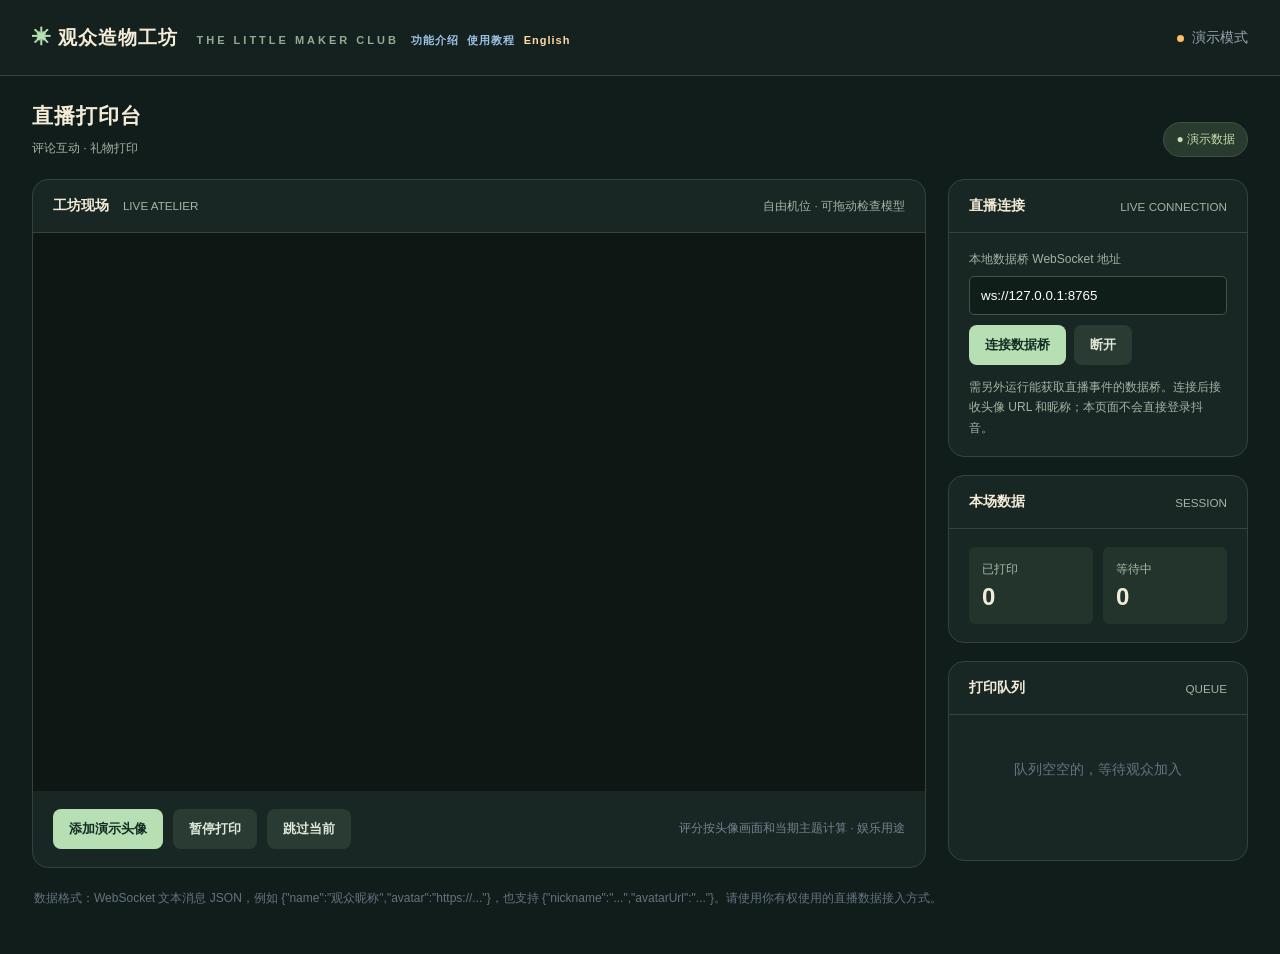
==== commit 712259fe: "Hide generic gift tiers from the audience and simplify score labels" ====
--- a/index.html
+++ b/index.html
@@ -16,11 +16,12 @@
 
 
 .ad-strip .wx{background:#0d1420;border:1px solid #3a4658;border-radius:6px;padding:5px 14px;color:#ffbc79;font:600 14px Consolas,'Courier New',monospace;cursor:pointer}.ad-strip .wx:hover{border-color:#ffbc79;color:#ffd9a8}.ad-strip .wx.copied{border-color:#67e8ff;color:#67e8ff}.stagehead{justify-content:flex-start;gap:14px}.stagehead small{margin-left:auto}
-</style><meta name="referrer" content="no-referrer"><link rel="stylesheet" href="assets/live-rules.css"><link rel="stylesheet" href="assets/workshop.css?v=20261122-gift-icons"></head><body><div class="ad-strip"><span class="zg">本程序由 志哥AI 免费开源出品</span><span>·</span><span><b>完全免费</b>，不收取任何费用</span><span>·</span><span>想要同款直播程序或定制开发？<b>600～1800 元</b>即可完整定制，加志哥本人微信：</span><button type="button" class="wx" data-wx="EEEyuan99" title="点击复制微信号">EEEyuan99</button><button type="button" class="wx" data-wx="19372388661" title="点击复制微信号">19372388661</button></div><script src="wx-copy.js"></script><header><div class="brand"><b>✳</b> 观众造物工坊 <span class="tag">THE LITTLE MAKER CLUB</span> <a href="./features.html" style="color:#9fc3e8;font-size:11px;text-decoration:none;margin-left:6px">功能介绍</a> <a href="./guide.html" style="color:#9fc3e8;font-size:11px;text-decoration:none;margin-left:2px">使用教程</a> <a href="./index-en.html" hreflang="en" style="color:#ffd9a8;font-size:11px;text-decoration:none;margin-left:2px" title="Switch to English version">English</a></div><div class="status"><i class="dot"></i><span id="status">演示模式</span></div></header><main><div class="top"><div><h1>直播打印台</h1><p>评论互动 · 礼物打印</p></div><div class="badge" id="mode">● 演示数据</div></div><div class="layout"><section class="panel"><div class="stagehead"><span>工坊现场 <small style="margin-left:10px">LIVE ATELIER</small></span><small>自由机位 · 可拖动检查模型</small></div><div class="canvas" id="stage"><div class="overlay"><strong>AVATAR PRINTER 01</strong>正在制作观众的专属头像<br>打印完成后自动切换下一位</div><div class="live">● LIVE PREVIEW</div><div class="result"><img id="currentImg" alt="当前头像"><div><span id="currentName">等待头像进入队列</span><strong id="score">-- <small>分</small></strong></div></div></div><div class="controls"><button id="demo">添加演示头像</button><button class="secondary" id="toggle">暂停打印</button><button class="secondary" id="skip">跳过当前</button><span class="hint">工坊评分按头像画面和当期主题计算 · 娱乐用途</span></div></section><aside class="side"><div class="panel"><div class="panelhead">直播连接 <small>LIVE CONNECTION</small></div><div class="body"><label class="label" for="url">本地数据桥 WebSocket 地址</label><input id="url" value="ws://127.0.0.1:8765" spellcheck="false"><div class="row"><button id="connect">连接数据桥</button><button class="secondary" id="disconnect">断开</button></div><p class="note">需另外运行能获取直播事件的数据桥。连接后接收头像 URL 和昵称；本页面不会直接登录抖音。</p></div></div><div class="panel"><div class="panelhead">本场数据 <small>SESSION</small></div><div class="body metrics"><div class="metric"><small>已打印</small><strong id="count">0</strong></div><div class="metric"><small>等待中</small><strong id="waiting">0</strong></div></div></div><div class="panel"><div class="panelhead">打印队列 <small>QUEUE</small></div><div class="body queue" id="queue"><div class="empty">队列空空的，等待观众加入</div></div></div></aside></div><footer>数据格式：WebSocket 文本消息 JSON，例如 {"name":"观众昵称","avatar":"https://..."}，也支持 {"nickname":"...","avatarUrl":"..."}。请使用你有权使用的直播数据接入方式。</footer></main><script type="importmap">{"imports":{"three":"./assets/three.module.js"}}</script><script type="module">
+</style><meta name="referrer" content="no-referrer"><link rel="stylesheet" href="assets/live-rules.css"><link rel="stylesheet" href="assets/workshop.css?v=20261122-douyin-gift-rules"></head><body><div class="ad-strip"><span class="zg">本程序由 志哥AI 免费开源出品</span><span>·</span><span><b>完全免费</b>，不收取任何费用</span><span>·</span><span>想要同款直播程序或定制开发？<b>600～1800 元</b>即可完整定制，加志哥本人微信：</span><button type="button" class="wx" data-wx="EEEyuan99" title="点击复制微信号">EEEyuan99</button><button type="button" class="wx" data-wx="19372388661" title="点击复制微信号">19372388661</button></div><script src="wx-copy.js"></script><header><div class="brand"><b>✳</b> 观众造物工坊 <span class="tag">THE LITTLE MAKER CLUB</span> <a href="./features.html" style="color:#9fc3e8;font-size:11px;text-decoration:none;margin-left:6px">功能介绍</a> <a href="./guide.html" style="color:#9fc3e8;font-size:11px;text-decoration:none;margin-left:2px">使用教程</a> <a href="./index-en.html" hreflang="en" style="color:#ffd9a8;font-size:11px;text-decoration:none;margin-left:2px" title="Switch to English version">English</a></div><div class="status"><i class="dot"></i><span id="status">演示模式</span></div></header><main><div class="top"><div><h1>直播打印台</h1><p>评论互动 · 礼物打印</p></div><div class="badge" id="mode">● 演示数据</div></div><div class="layout"><section class="panel"><div class="stagehead"><span>工坊现场 <small style="margin-left:10px">LIVE ATELIER</small></span><small>自由机位 · 可拖动检查模型</small></div><div class="canvas" id="stage"><div class="overlay"><strong>AVATAR PRINTER 01</strong>正在制作观众的专属头像<br>打印完成后自动切换下一位</div><div class="live">● LIVE PREVIEW</div><div class="result"><img id="currentImg" alt="当前头像"><div><span id="currentName">等待头像进入队列</span><strong id="score">-- <small>分</small></strong></div></div></div><div class="controls"><button id="demo">添加演示头像</button><button class="secondary" id="toggle">暂停打印</button><button class="secondary" id="skip">跳过当前</button><span class="hint">评分按头像画面和当期主题计算 · 娱乐用途</span></div></section><aside class="side"><div class="panel"><div class="panelhead">直播连接 <small>LIVE CONNECTION</small></div><div class="body"><label class="label" for="url">本地数据桥 WebSocket 地址</label><input id="url" value="ws://127.0.0.1:8765" spellcheck="false"><div class="row"><button id="connect">连接数据桥</button><button class="secondary" id="disconnect">断开</button></div><p class="note">需另外运行能获取直播事件的数据桥。连接后接收头像 URL 和昵称；本页面不会直接登录抖音。</p></div></div><div class="panel"><div class="panelhead">本场数据 <small>SESSION</small></div><div class="body metrics"><div class="metric"><small>已打印</small><strong id="count">0</strong></div><div class="metric"><small>等待中</small><strong id="waiting">0</strong></div></div></div><div class="panel"><div class="panelhead">打印队列 <small>QUEUE</small></div><div class="body queue" id="queue"><div class="empty">队列空空的，等待观众加入</div></div></div></aside></div><footer>数据格式：WebSocket 文本消息 JSON，例如 {"name":"观众昵称","avatar":"https://..."}，也支持 {"nickname":"...","avatarUrl":"..."}。请使用你有权使用的直播数据接入方式。</footer></main><script type="importmap">{"imports":{"three":"./assets/three.module.js"}}</script><script type="module">
 const SCENE_MODE=/[?&]scene\b/.test(location.search);
 if(SCENE_MODE)document.body.classList.add('scene-only');
-import {WorkshopSession,workshopRules,eventAmount,countWaitingInteractions,FreePrintDraw} from './workshop-state.mjs?v=free-print';
-import {InteractionGate,giftPlan,referenceRules} from './interaction-plan.mjs';
+import {WorkshopSession,workshopRules,eventAmount,countWaitingInteractions,FreePrintDraw} from './workshop-state.mjs?v=douyin-gifts';
+import {InteractionGate,giftPlan,referenceRules} from './interaction-plan.mjs?v=douyin-gifts';
+import {NAMED_GIFTS} from './douyin-gifts.mjs';
 import {decorateGift,GIFT_STYLES,LABEL_LAYOUT} from './gift-product.mjs?v=complete-halo';
 import {SCORE_THEMES,scorePortrait} from './workshop-score.mjs?v=high-score-2';
 import {createPrinterHeat,paintChampion,updatePortraitLeaders,expirePortraitLeaders} from './workshop-machinery.mjs?v=champion-8';
@@ -28,7 +29,7 @@
 const interactionGate=new InteractionGate();
 import {EventAudit} from './event-audit.mjs';
 const eventAudit=new EventAudit();
-import {mountWorkshopHUD} from './workshop-hud.mjs?v=free-print';
+import {mountWorkshopHUD} from './workshop-hud.mjs?v=named-gifts-only';
 const workshopSession=new WorkshopSession();
 let freePrintDraw=new FreePrintDraw();
 import {SceneChannel} from './scene-channel.mjs';
@@ -75,11 +76,11 @@
 else if(m&&m.type==='view-bye'){closeViewConnection();mirrorConnected=false;setSceneDetached(false);updateYieldNote()}};setInterval(()=>{try{sceneChan.postMessage({type:'who',sid:peerSid,born:peerBorn,scene:SCENE_MODE})}catch(e){}},2000);setInterval(updateYieldNote,2500)}
 import {addRulesDownload} from './download-rules.mjs';
 import {nextRenderScale} from './render-budget.mjs';
-import {PRINT_DEFAULTS,printOptions,renderPrintSettings} from './print-settings.mjs?v=completion-speech';
+import {PRINT_DEFAULTS,printOptions,renderPrintSettings} from './print-settings.mjs?v=douyin-gifts';
 import {GiftSpeech} from './gift-speech.mjs?v=chinese-female-2';
 import {FEMALE_VOICES,isFemaleChineseVoice} from './neural-voices.mjs';
 import {PrinterAudio} from './printer-audio.mjs?v=recorded-only-4';
-import {DemoRules,RULES} from './demo-rules.mjs';
+import {DemoRules} from './demo-rules.mjs?v=douyin-gifts';
 import * as THREE from './assets/three.module.js';
 import {OrbitControls} from './assets/OrbitControls.js';
 import {Reflector} from './assets/Reflector.js';
@@ -517,7 +518,7 @@
  c.textAlign='center';c.textBaseline='middle';
  c.font='bold 128px "Microsoft YaHei",sans-serif';c.fillStyle='#fff5dc';c.fillText(name,w/2,150);
  c.font='bold 106px "Microsoft YaHei",sans-serif';c.fillStyle='#ffdc88';
- c.fillText(Number.isFinite(v.score)?'工坊评分  '+v.score+' 分':'正在制作',w/2,305);
+ c.fillText(Number.isFinite(v.score)?'评分  '+v.score+' 分':'正在制作',w/2,305);
  c.restore();
 }
 
@@ -919,7 +920,7 @@
  },50);
 }
 function liveEvent(type,user,amount=1,sourceTag,markLive=true,details={}){
- const options=printOptions(printRules,type,sourceTag);
+ const options=details.kind?details:printOptions(printRules,type,sourceTag);
  const priority=type!=='like'&&!!options.priority;
  const protectTransactionId=busy&&(active?.priority||active?.giftLevel)?active.transactionId:null;
  const result=demoEngine.event(type,user,null,amount,{
@@ -977,7 +978,8 @@
   liveRoom=liveRoom||String(v.room||'');
   if(type==='gift'){
    const amount=eventAmount(v.count,isLive?Infinity:100),plan=giftPlan(v,printRules);if(isLive)liveStats.gift+=amount;updateLiveStats();
-   if(printRules.gift&&printAllowed())added=liveEvent(plan.kind,user,amount,'礼物·'+plan.giftName,isLive,plan);
+   if(!plan)resultReason='礼物不在当前打印规则内';
+   else if(printRules.gift&&printAllowed())added=liveEvent(plan.kind,user,amount,'礼物·'+plan.giftName,isLive,plan);
    else resultReason=printRules.gift?'另一个窗口负责打印':'礼物打印开关已关闭';
   }else{
    if(isLive&&type==='like')liveStats.like+=eventAmount(v.count);if(isLive&&type==='comment')liveStats.comment++;updateLiveStats();
@@ -1133,7 +1135,7 @@
 if(Number(printRules.workshopV)<6){printRules.duckCount=2;printRules.duckSize='huge';printRules.workshopV=6;try{localStorage.setItem('printRules',JSON.stringify(printRules))}catch(e){}}
 if(Number(printRules.workshopV)<7){printRules.loveCount=5;printRules.loveSize='huge';printRules.workshopV=7;try{localStorage.setItem('printRules',JSON.stringify(printRules))}catch(e){}}
 function savePrintRules(){try{localStorage.setItem('printRules',JSON.stringify(printRules))}catch(e){}}
-renderPrintSettings($('print-rules-body'),printRules,savePrintRules,{completionSpeechOnly:true});
+renderPrintSettings($('print-rules-body'),printRules,savePrintRules,{completionSpeechOnly:true,douyinGiftRules:true});
 function sendRoom(raw){if(window.pywebview?.api){openLiveRoomWindow();return}const id=String(raw||'').match(/(\d{5,25})/);const i=$('room-input');if(!id){if(i){i.value='';i.placeholder='没识别出房间号，请填直播间号或链接'}return}const room=id[1];try{localStorage.setItem('printer-live-room',room)}catch(e){}const lr=$('live-room');if(socket&&socket.readyState===1){socket.send(JSON.stringify({type:'set-room',room}));if(lr)lr.innerHTML='<span style="color:#d9b96a">正在切换到直播间 '+room+' …</span>'}else if(lr)lr.innerHTML='<span style="color:#e08f8f">数据桥未连接，点「打开网页直播间」后再开始抓取 '+room+'</span>'}
 async function openLiveRoomWindow(){
  const raw=$('room-input').value.trim();
@@ -1195,9 +1197,9 @@
 const userSelect=$('demo-user');demoPeople.forEach((p,i)=>{let o=document.createElement('option');o.value=i;o.textContent=p.name;userSelect.append(o)});
 function logDemo(message){let line=document.createElement('div');line.textContent=message;$('demo-log').prepend(line);while($('demo-log').children.length>20)$('demo-log').lastChild.remove()}
 function randomPerson(){return demoPeople[Math.floor(Math.random()*demoPeople.length)]}
-function triggerDemo(type,amount=1,user=randomPerson()){if(liveMode){testLog('直播连接中，测试已禁用。');return {added:0}}const before=queue.length+(busy?1:0);add({...user,type:type==='like'?'comment':'gift',text:'666',gift:type,raw:RULES[type].label,count:amount},false);const added=queue.length+(busy?1:0)-before;logDemo(user.name+'：'+RULES[type].label+' → '+added+'件（按当前规则）');return {added}}
-
-for(const [type,label] of Object.entries({like:'评论666·小图1张',heart:'爱心·大图1张',beer:'啤酒·大图2张',lollipop:'棒棒糖·大图3张'})){let b=document.createElement('button');b.className='secondary';b.textContent=label;b.onclick=()=>triggerDemo(type);$('rule-buttons').append(b)}
+function triggerDemo(type,amount=1,user=randomPerson()){if(liveMode){testLog('直播连接中，测试已禁用。');return {added:0}}const before=queue.length+(busy?1:0);const raw=NAMED_GIFTS[type]?.label||'评论666';add({...user,type:type==='like'?'comment':'gift',text:'666',raw,count:amount},false);const added=queue.length+(busy?1:0)-before;logDemo(user.name+'：'+raw+' → '+added+'件（按当前规则）');return {added}}
+
+for(const [type,label] of [['like','评论666'],...Object.entries(NAMED_GIFTS).map(([key,gift])=>[key,gift.label])]){let b=document.createElement('button');b.className='secondary';b.textContent=label;b.onclick=()=>triggerDemo(type);$('rule-buttons').append(b)}
 $('avatar-files').onchange=async e=>{const people=[];for(const file of e.target.files){if(!file.type.startsWith('image/'))continue;try{const avatar=await new Promise((resolve,reject)=>{const r=new FileReader();r.onload=()=>resolve(r.result);r.onerror=reject;r.readAsDataURL(file)});await new Promise((resolve,reject)=>{const i=new Image();i.onload=resolve;i.onerror=reject;i.src=avatar});people.push({name:file.name.replace(/\.[^.]+$/,''),avatar})}catch{}}if(people.length){demoPeople=people;userSelect.innerHTML='';people.forEach((p,i)=>{const o=document.createElement('option');o.value=i;o.textContent=p.name;userSelect.append(o)});$('avatar-source').textContent='已导入 '+people.length+' 张头像，规则演示随机抽取；未上传到服务器。';logDemo('头像素材已替换')}};
 $('demo').onclick=()=>{if(liveMode){testLog('直播连接中，测试已禁用。');return}for(let i=0;i<8;i++)add({...randomPerson(),type:'comment',text:'666'},false)};
 $('demo-speed').onchange=()=>simulationSpeed=Number($('demo-speed').value);
@@ -1210,7 +1212,7 @@
  return true;
 }
 $('reset-demo').onclick=resetDemo;
-$('scenario').onclick=()=>{if(!resetDemo())return;simulationSpeed=12;$('demo-speed').value='12';for(const type of ['like','heart','beer','lollipop'])triggerDemo(type);logDemo('本轮共 '+(queue.length+(busy?1:0))+' 件，按当前打印规则执行。')};
+$('scenario').onclick=()=>{if(!resetDemo())return;simulationSpeed=12;$('demo-speed').value='12';for(const type of ['like',...Object.keys(NAMED_GIFTS)])triggerDemo(type);logDemo('本轮共 '+(queue.length+(busy?1:0))+' 件，按当前打印规则执行。')};
 document.querySelector('footer').textContent='演示材质分档：60–69 胡桃木/古铜圆框 · 70–79 拉丝铝/刻纹银框 · 80–89 深色石材/八角钢框 · 90–95 象牙色陶瓷/黄铜双环。模拟外观，不代表普通FDM可直接打印玻璃或金属。评分按头像画面和当期主题计算。';$('status').textContent='本地规则演示';$('mode').textContent='● 测试数据';
 
 // Saved screenshot-derived avatar atlas; original fictional nicknames, randomized demo order.
@@ -1276,13 +1278,15 @@
 
 const testBox=document.createElement('div');testBox.className='workshop-controls';testBox.innerHTML='<b>完整互动测试</b><div class="row"><input id="test-name" value="测试观众" aria-label="测试观众昵称"><input id="test-count" type="number" min="1" max="100" value="1" aria-label="礼物数量" style="width:65px"></div><div id="complete-test-buttons" class="workshop-test-buttons"></div><div class="row"><button id="test-all" class="secondary">完整演示</button><button id="test-reset" class="secondary">清空测试</button><button id="test-reference" class="secondary">应用参考规则</button></div><div id="complete-test-log" class="note" role="log"></div>';
 workshopPanel.querySelector('.body').append(testBox);
-const TEST_EVENTS={comment:{type:'comment',text:'666'},wrongComment:{type:'comment',text:'路过看看'},follow:{type:'follow'},fansclub:{type:'fansclub'},share:{type:'share'},join:{type:'join'},like29:{type:'like',count:29},like:{type:'like',count:1},like30:{type:'like',count:30},heart:{type:'gift',gift:'heart',raw:'小心心'},beer:{type:'gift',gift:'beer',raw:'大啤酒'},lollipop:{type:'gift',gift:'lollipop',raw:'棒棒糖'},duck:{type:'gift',gift:'duck',raw:'加油鸭'},love:{type:'gift',gift:'love',raw:'爱你呦'},price5:{type:'gift',raw:'测试礼物·单价5',diamondCount:5},price10:{type:'gift',raw:'测试礼物·单价10',diamondCount:10},other:{type:'gift',raw:'未知单价礼物'}};
+const TEST_EVENTS={comment:{type:'comment',text:'666'},wrongComment:{type:'comment',text:'路过看看'},follow:{type:'follow'},fansclub:{type:'fansclub'},share:{type:'share'},join:{type:'join'},like29:{type:'like',count:29},like:{type:'like',count:1},like30:{type:'like',count:30},
+ ...Object.fromEntries(Object.entries(NAMED_GIFTS).map(([key,gift])=>[key,{type:'gift',raw:gift.label}])),
+ price5:{type:'gift',raw:'测试礼物·单价5',diamondCount:5},price10:{type:'gift',raw:'测试礼物·单价10',diamondCount:10}};
 function testLog(message){const line=document.createElement('div');line.textContent=message;$('complete-test-log').prepend(line);while($('complete-test-log').children.length>8)$('complete-test-log').lastChild.remove();$('workshop-preview-note').textContent=message}
 function previewWorkshop(key){if(liveMode){testLog('直播连接中，测试已禁用，避免混入真实观众队列。');return}const event=TEST_EVENTS[key];if(!event)return;const user=randomPerson(),name=$('test-name').value.trim().slice(0,24)||'测试观众';const before=queue.length+(busy?1:0);add({...user,...event,name,count:event.type==='gift'?eventAmount($('test-count').value):event.count||1},false);const added=queue.length+(busy?1:0)-before;testLog('测试 '+key+'：新增 '+added+' 件'+(!added?'（开关关闭、口令不符、重复关注或未满点赞阈值）':'') )}
-for(const[key,label]of Object.entries({comment:'评论666',wrongComment:'非口令评论',follow:'关注',fansclub:'加粉丝团',share:'分享',join:'进场',like29:'点赞29下',like:'再点1下',like30:'点赞30下',heart:'小心心',beer:'大啤酒',lollipop:'棒棒糖',duck:'加油鸭',love:'爱你呦',price5:'单价5抖币',price10:'单价10抖币',other:'未知礼物'})){const b=document.createElement('button');b.className='secondary';b.dataset.test=key;b.textContent=label;b.onclick=()=>previewWorkshop(key);$('complete-test-buttons').append(b)}
+for(const[key,label]of [...Object.entries({comment:'评论666',wrongComment:'非口令评论',follow:'关注',fansclub:'加粉丝团',share:'分享',join:'进场',like29:'点赞29下',like:'再点1下',like30:'点赞30下'}),...Object.entries(NAMED_GIFTS).map(([key,gift])=>[key,gift.label]),['price5','单价5抖币'],['price10','单价10抖币']]){const b=document.createElement('button');b.className='secondary';b.dataset.test=key;b.textContent=label;b.onclick=()=>previewWorkshop(key);$('complete-test-buttons').append(b)}
 $('test-reset').onclick=()=>{if(resetDemo())testLog('已清空测试队列与互动累计。')};
-$('test-reference').onclick=()=>{referenceRules(printRules);savePrintRules();renderPrintSettings($('print-rules-body'),printRules,savePrintRules,{completionSpeechOnly:true});testLog('已应用参考规则：评论666 / 点赞30下 / 关注 / 粉丝团 / 分享 / 八类礼物。')};
-$('test-all').onclick=()=>{if(!resetDemo())return;for(const key of ['wrongComment','comment','follow','follow','fansclub','fansclub','share','join','like29','like','heart','beer','lollipop','duck','love','price5','price10','other'])previewWorkshop(key)};
+$('test-reference').onclick=()=>{referenceRules(printRules);savePrintRules();renderPrintSettings($('print-rules-body'),printRules,savePrintRules,{completionSpeechOnly:true,douyinGiftRules:true});testLog('已应用参考规则：评论666 / 点赞30下 / 关注 / 粉丝团 / 分享 / 当前礼物规则。')};
+$('test-all').onclick=()=>{if(!resetDemo())return;for(const key of ['wrongComment','comment','follow','follow','fansclub','fansclub','share','join','like29','like',...Object.keys(NAMED_GIFTS),'price5','price10'])previewWorkshop(key)};
 
 const auditPanel=document.createElement('div');auditPanel.className='panel';auditPanel.innerHTML='<div class="panelhead">互动验收记录 <small>EVENT AUDIT</small></div><div class="body"><p class="note" style="margin-top:0">显示实际接收来源、事件 ID、礼物单价、数量和生成作品数。测试记录不能当作实播通过。</p><button id="audit-export" class="secondary">导出验收 JSON</button><div id="interaction-audit" class="note" role="log" style="max-height:300px;overflow:auto"></div></div>';
 workshopPanel.after(auditPanel);
--- a/assets/workshop.css
+++ b/assets/workshop.css
@@ -187,6 +187,6 @@
 .wh-portrait .wh-rule-stack .wh-current{position:relative;inset:auto;width:100%;margin-top:.45cqw}
 
 .wh-gift-rules .wh-rule{justify-content:space-between;align-items:center}
+.wh-gift-group{display:flex;align-items:center;gap:.75cqw}
 .wh-gift-icon{display:block;width:1.8cqw;height:1.8cqw;object-fit:contain}
 .wh-portrait .wh-gift-icon{width:4.1cqw;height:4.1cqw}
-.wh-gift-rules .wh-rule>.wh-gift-tier{flex:0 0 auto;padding:.14em .4em;border-radius:.35em;background:#b89aff24;color:#f5eaff}
